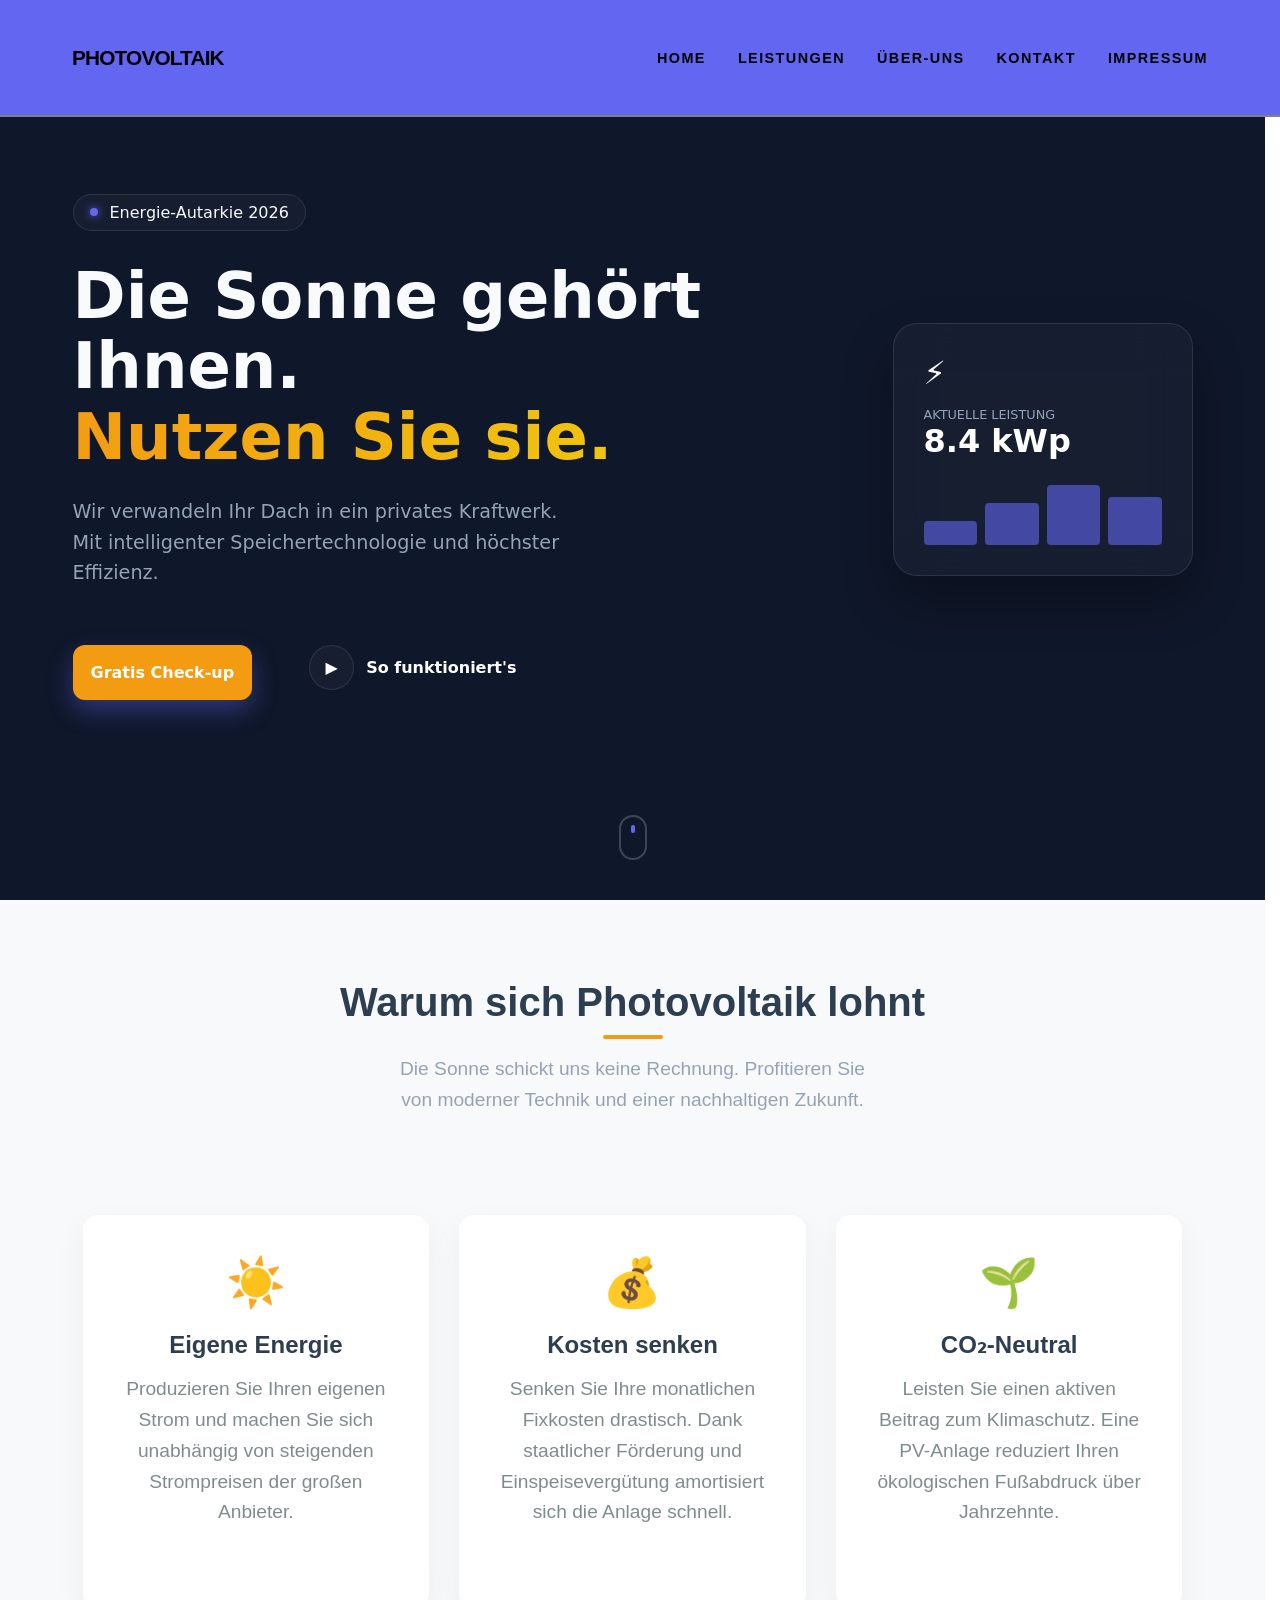
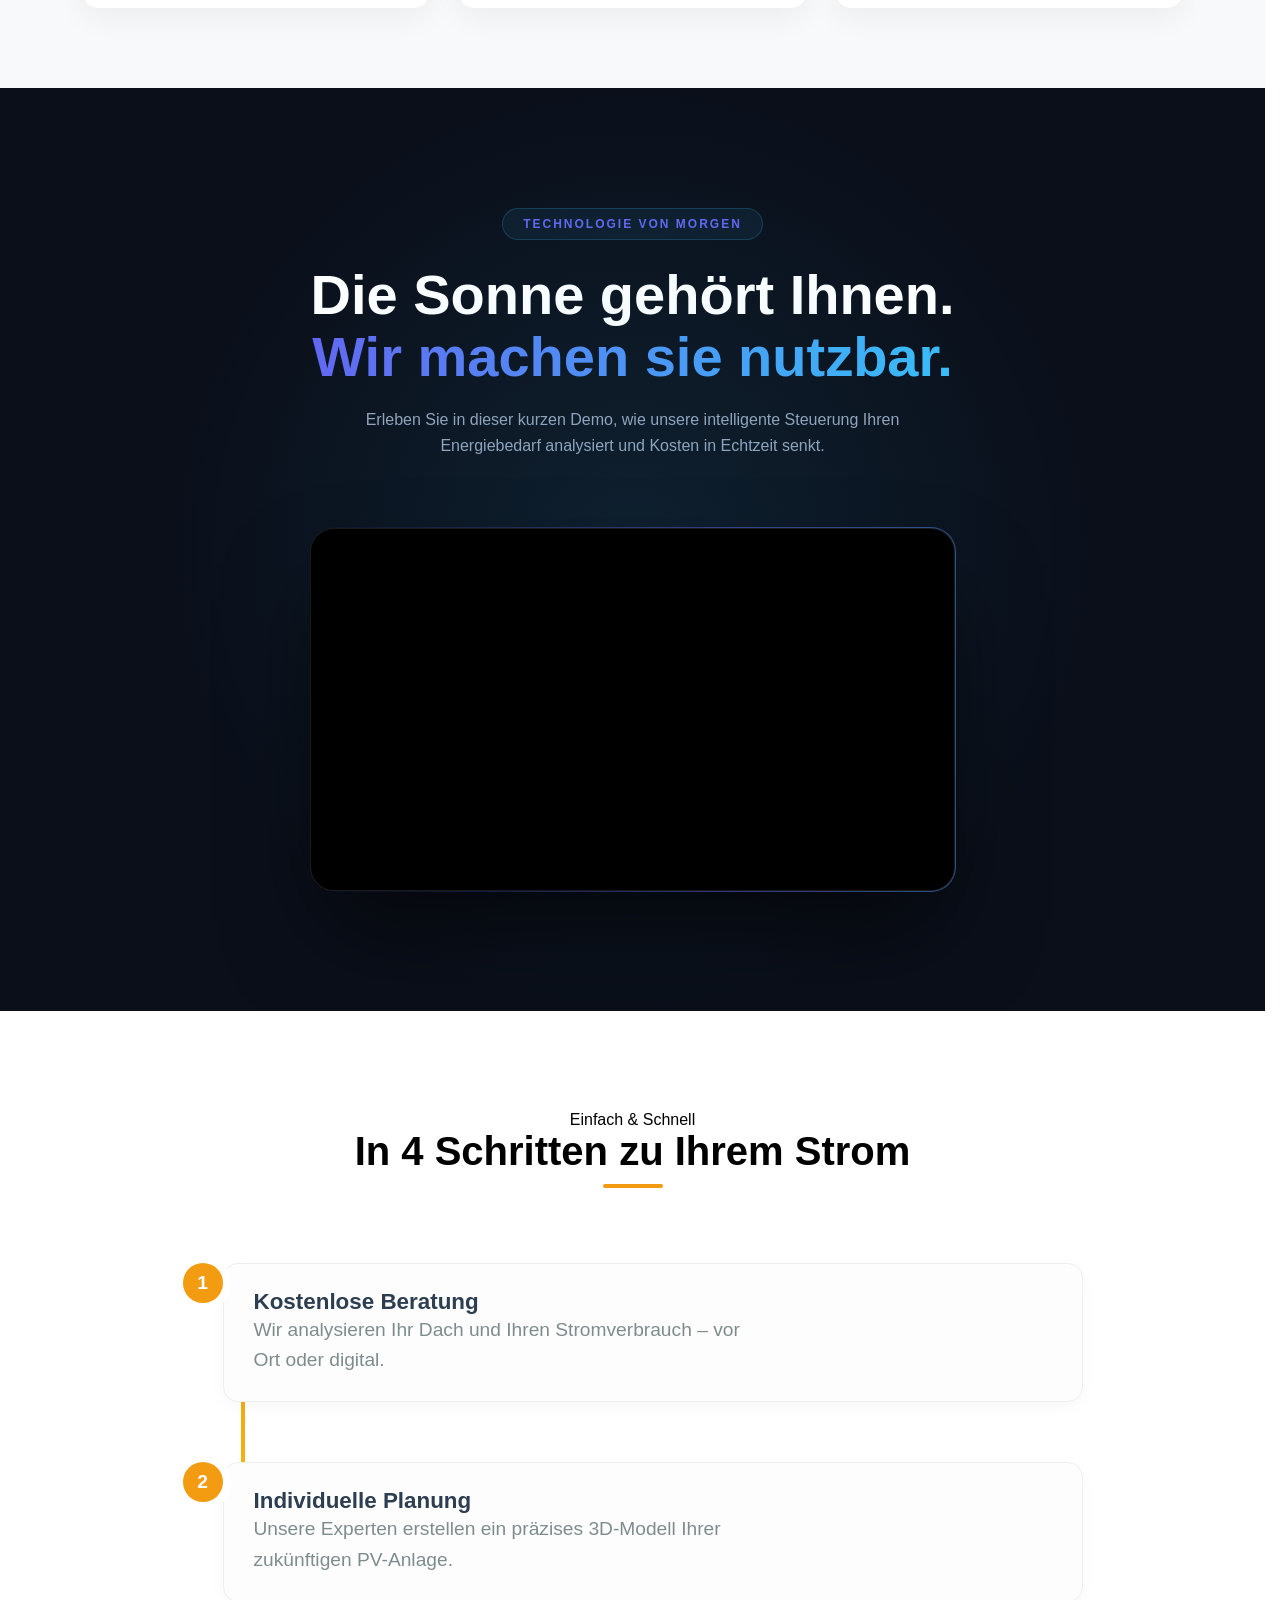
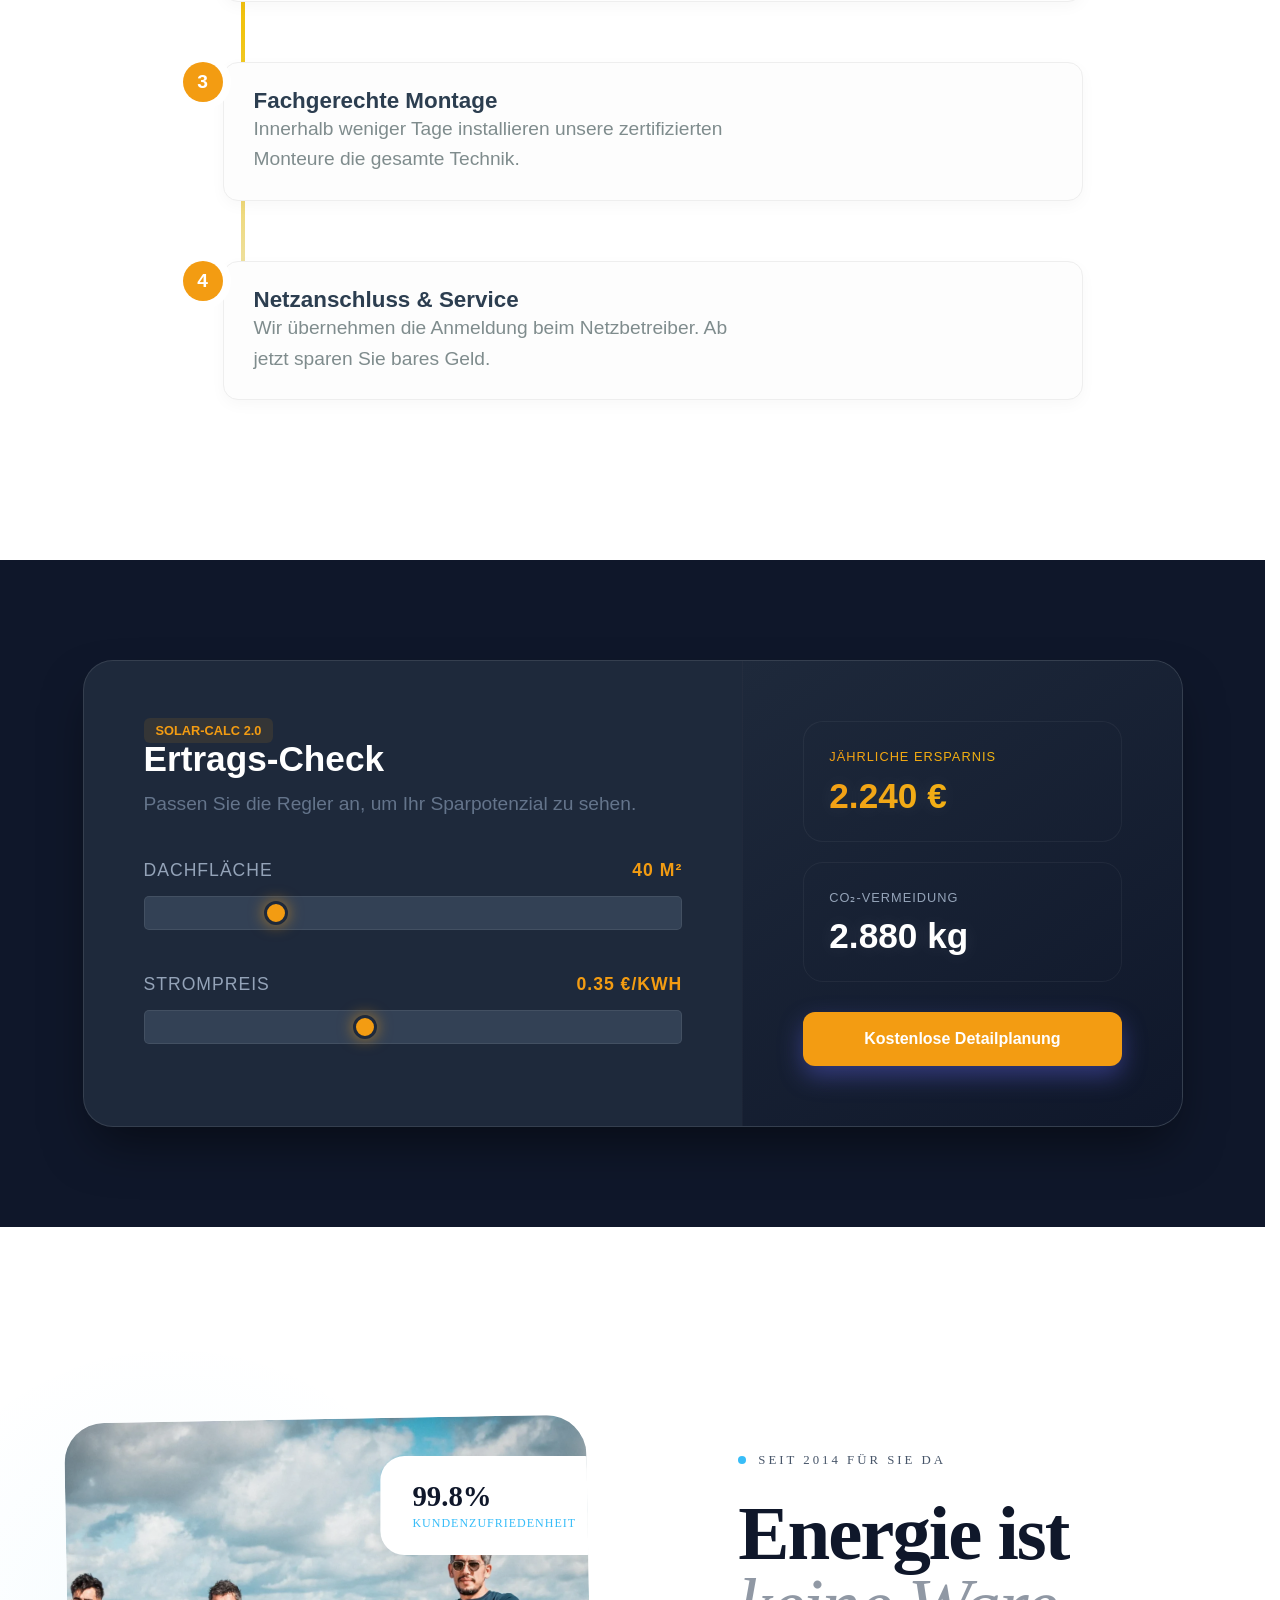
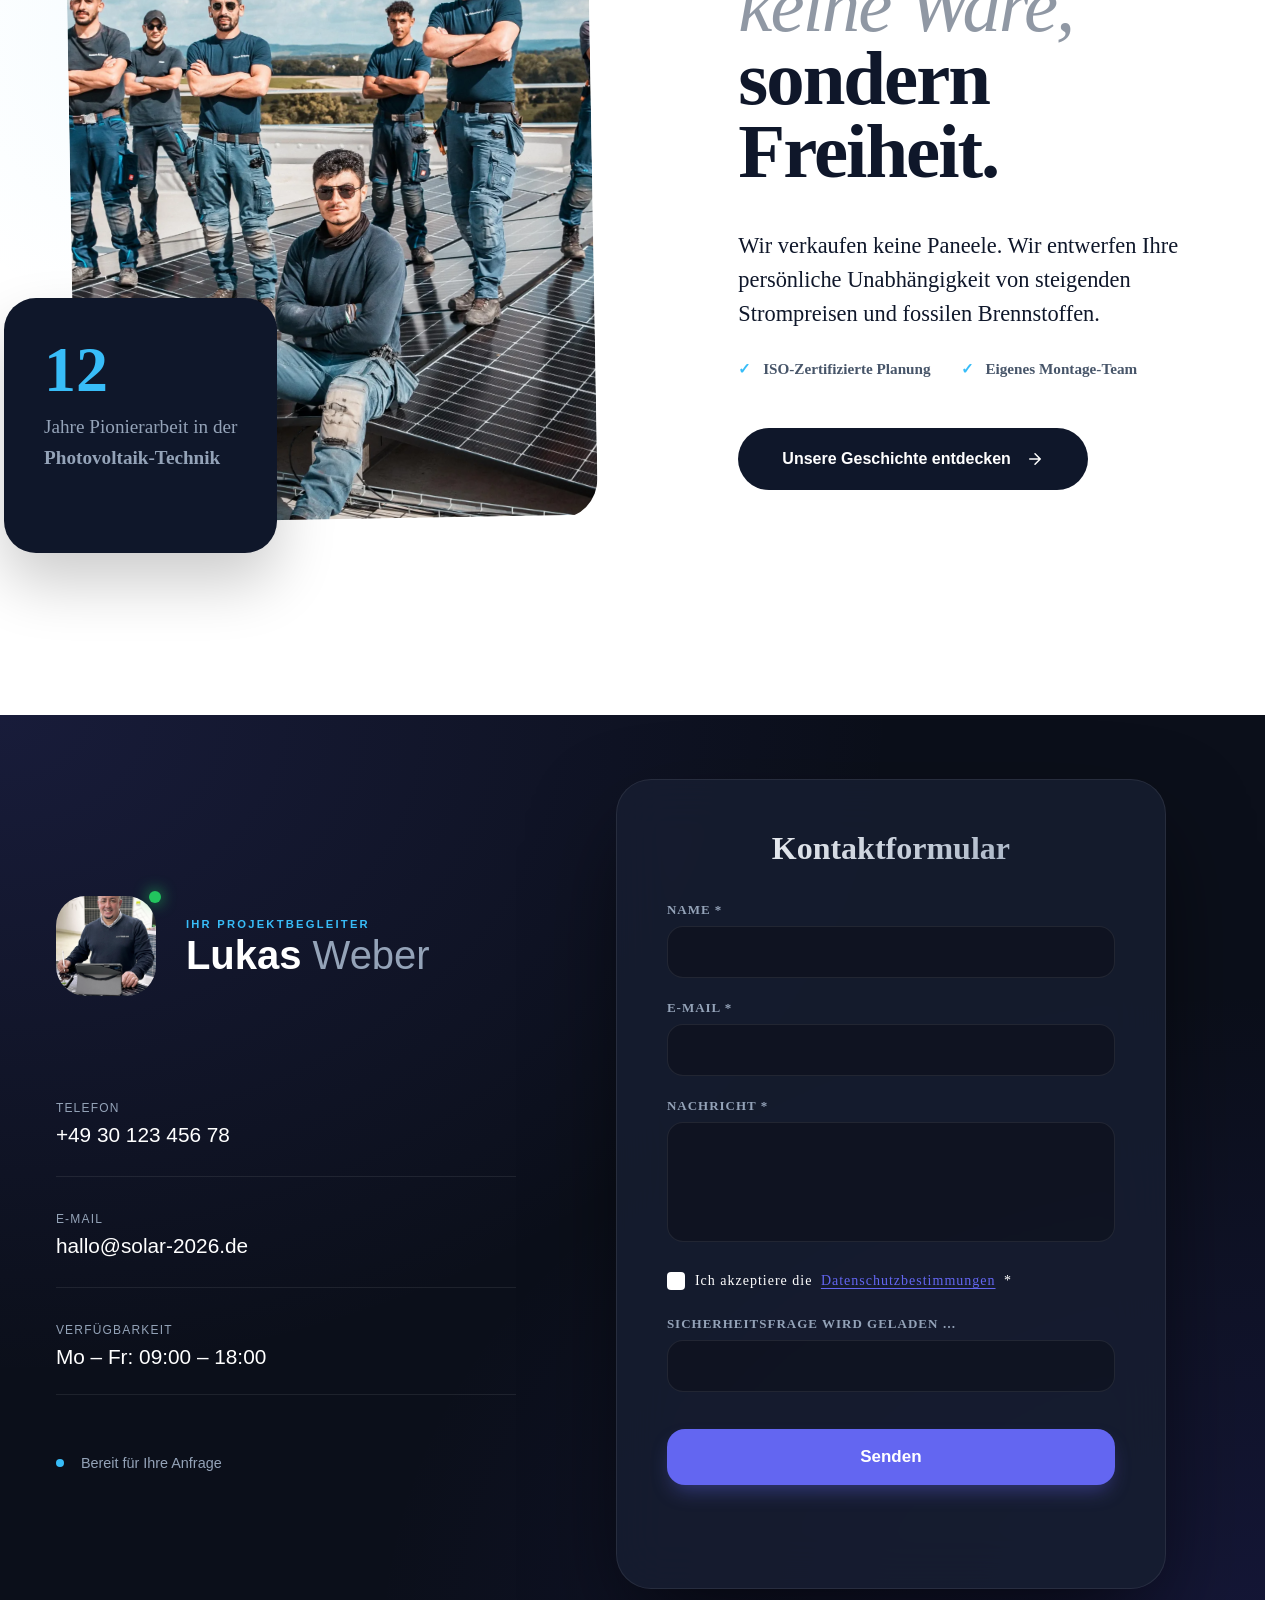
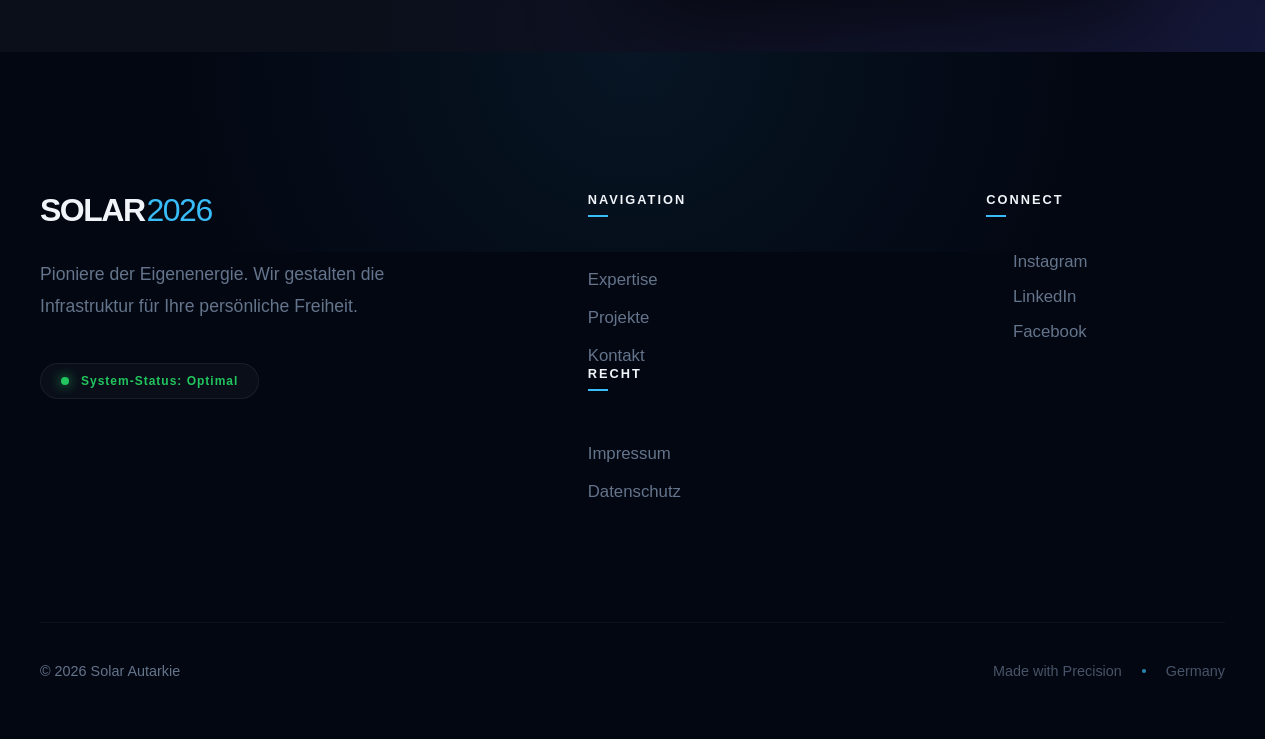
==== index.html @ ed2c22ea "Update index.html" ====
<!DOCTYPE html>
<html lang="en">
<head>
    <meta charset="UTF-8">
    <meta name="viewport" content="width=device-width, initial-scale=1.0">
    <title>Document</title>
    <link rel="stylesheet" href="style.css">
    <link rel="stylesheet" href="stylefornavbar.css">
    <link rel="stylesheet" href="styleforentry.css">
    <link rel="stylesheet" href="styleforkontakt.css">
</head>
<body>
    
<header>

<div id="navbar">
  <div class="navbarcontent">
   
    <h3>Photovoltaik</h3>
    
    <button class="hamburger" id="hamburger">
    <span></span>
    <span></span>
    <span></span>
</button>

    <ul>
      <li><a href="#">Home</a></li>
      <li><a href="#info-section">Leistungen</a></li>
      <li><a href="#ueber-uns">Über-Uns</a></li>
      <li><a href="#Kontaktinformationen">Kontakt</a></li>
      <li><a href="rechtliches.html">Impressum</a></li>
    </ul>
  </div>

  <div class="navbaraddition">
    <div class="forHome active">
      <div class="text"><h2>Willkommen auf unserer Webseite!</h2></div>
      <div class="picture" style="background-image: url('45796-171020_focus_solar_1.jpg');"></div>
    </div>
    <div class="forLeistungen">
      <div class="text"><h2>Unsere Leistungen im Überblick</h2></div>
      <div class="picture" style="background-image: url('67f7a54070d82a04a3f03e48_monteur-auf-dach.webp');"></div>
    </div>
    <div class="forUeberUns">
      <div class="text"><h2>Erfahre mehr über uns</h2></div>
      <div class="picture" style="background-image: url('c-pv-montage-team.jpg');"></div>
    </div>
    <div class="forKontakt">
      <div class="text"><h2>Kontaktiere uns</h2></div>
      <div class="picture" style="background-image: url('Telefonieren_shutterstock_662750800_1920.jpg');"></div>
    </div>
    <div class="forImpressum">
      <div class="text"><h2>Hier sind wir zu finden!</h2></div>
      <div class="picture" style="background-image: url('germany-karte-240028160-luneburg-de.png');"></div>
    </div>
  </div>
</div>

</header>

<section class="hero-section">
    <div class="hero-background"></div>
    <div class="hero-overlay"></div>
    
    <div class="hero-container">
        <div class="hero-main">
            <div class="hero-text">
                <div class="badge-wrapper">
                    <span class="badge-dot"></span>
                    <span class="badge-text">Energie-Autarkie 2026</span>
                </div>
                <h1>Die Sonne gehört Ihnen. <br><span class="highlight">Nutzen Sie sie.</span></h1>
                <p>Wir verwandeln Ihr Dach in ein privates Kraftwerk. Mit intelligenter Speichertechnologie und höchster Effizienz.</p>
                
                <div class="hero-actions">
                    <a href="#calculator-section" class="btn btn-primary">Gratis Check-up</a>
                    <a href="#video" class="btn btn-video">
                        <span class="play-icon">▶</span> So funktioniert's
                    </a>
                </div>
            </div>

            <div class="hero-visual">
                <div class="floating-card">
                    <div class="card-icon">⚡</div>
                    <div class="card-info">
                        <span class="card-label">Aktuelle Leistung</span>
                        <span class="card-value">8.4 kWp</span>
                    </div>
                    <div class="card-graph">
                        <div class="bar" style="height: 40%"></div>
                        <div class="bar" style="height: 70%"></div>
                        <div class="bar" style="height: 100%"></div>
                        <div class="bar" style="height: 80%"></div>
                    </div>
                </div>
            </div>
        </div>
    </div>

    <div class="scroll-down">
        <div class="mouse"></div>
    </div>
</section>




<section id="info-section">
    <div class="container">
        <div class="info-header">
            <h2>Warum sich Photovoltaik lohnt</h2>
            <p>Die Sonne schickt uns keine Rechnung. Profitieren Sie von moderner Technik und einer nachhaltigen Zukunft.</p>
        </div>

        <div class="info-grid">
            <div class="info-card">
                <div class="info-icon">☀️</div>
                <h3>Eigene Energie</h3>
                <p>Produzieren Sie Ihren eigenen Strom und machen Sie sich unabhängig von steigenden Strompreisen der großen Anbieter.</p>
            </div>

            <div class="info-card">
                <div class="info-icon">💰</div>
                <h3>Kosten senken</h3>
                <p>Senken Sie Ihre monatlichen Fixkosten drastisch. Dank staatlicher Förderung und Einspeisevergütung amortisiert sich die Anlage schnell.</p>
            </div>

            <div class="info-card">
                <div class="info-icon">🌱</div>
                <h3>CO₂-Neutral</h3>
                <p>Leisten Sie einen aktiven Beitrag zum Klimaschutz. Eine PV-Anlage reduziert Ihren ökologischen Fußabdruck über Jahrzehnte.</p>
            </div>
        </div>
    </div>
</section>





<section id="video" class="video-section">
    <div class="video-bg-glow"></div>
    
    <div class="video-container">
        <header class="video-content-box">
            <span class="badge-tech">Technologie von morgen</span>
            <h2 class="video-title">Die Sonne gehört Ihnen. <br><span class="text-gradient">Wir machen sie nutzbar.</span></h2>
            <p class="video-description">
                Erleben Sie in dieser kurzen Demo, wie unsere intelligente Steuerung 
                Ihren Energiebedarf analysiert und Kosten in Echtzeit senkt.
            </p>
        </header>

        <div class="video-player-container">
            <div class="video-ratio-box">
                <iframe 
                    src="https://www.youtube-nocookie.com/embed/DEIN_VIDEO_ID" 
                    title="Solar Video" 
                    frameborder="0" 
                    allow="autoplay; encrypted-media" 
                    allowfullscreen>
                </iframe>
            </div>
            <div class="video-border-glow"></div>
        </div>
    </div>
</section>




<section id="process-section">
    <div class="container">
        <div class="info-header">
            <span class="badge">Einfach & Schnell</span>
            <h2>In 4 Schritten zu Ihrem Strom</h2>
        </div>

        <div class="timeline">
            <div class="timeline-item">
                <div class="timeline-dot">1</div>
                <div class="timeline-content">
                    <h3>Kostenlose Beratung</h3>
                    <p>Wir analysieren Ihr Dach und Ihren Stromverbrauch – vor Ort oder digital.</p>
                </div>
            </div>

            <div class="timeline-item">
                <div class="timeline-dot">2</div>
                <div class="timeline-content">
                    <h3>Individuelle Planung</h3>
                    <p>Unsere Experten erstellen ein präzises 3D-Modell Ihrer zukünftigen PV-Anlage.</p>
                </div>
            </div>

            <div class="timeline-item">
                <div class="timeline-dot">3</div>
                <div class="timeline-content">
                    <h3>Fachgerechte Montage</h3>
                    <p>Innerhalb weniger Tage installieren unsere zertifizierten Monteure die gesamte Technik.</p>
                </div>
            </div>

            <div class="timeline-item">
                <div class="timeline-dot">4</div>
                <div class="timeline-content">
                    <h3>Netzanschluss & Service</h3>
                    <p>Wir übernehmen die Anmeldung beim Netzbetreiber. Ab jetzt sparen Sie bares Geld.</p>
                </div>
            </div>
        </div>
    </div>
</section>








<section id="calculator-section">
    <div class="calc-container">
        <div class="calc-box">
            <span class="badge" style="background: rgba(243,156,18,0.1); color: #f39c12; padding: 5px 12px; border-radius: 6px; font-size: 0.8rem; font-weight: bold;">SOLAR-CALC 2.0</span>
            <h2>Ertrags-Check</h2>
            <p style="color: #64748b;">Passen Sie die Regler an, um Ihr Sparpotenzial zu sehen.</p>
            
            <div class="input-group">
                <label>Dachfläche <span><span id="area-val">40</span> m²</span></label>
                <input type="range" id="area-slider" min="10" max="150" value="40">
            </div>

            <div class="input-group">
                <label>Strompreis <span><span id="price-val">0.35</span> €/kWh</span></label>
                <input type="range" id="price-slider" min="0.25" max="0.50" step="0.01" value="0.35">
            </div>
        </div>

        <div class="result-box">
            <div class="result-item highlight">
                <p>Jährliche Ersparnis</p>
                <h3 id="res-money">1.240 €</h3>
            </div>
            <div class="result-item">
                <p>CO₂-Vermeidung</p>
                <h3 id="res-co2">2.400 kg</h3>
            </div>
            <a href="#Kontaktinformationen" class="btn-primary">Kostenlose Detailplanung</a>
        </div>
    </div>
</section>




<section id="ueber-uns" class="about-premium">
    <div class="glow-orb"></div>
    <div class="about-wrapper">
        
        <div class="about-visual-group">
            <div class="image-frame">
                <img src="photovoltaik-team-solarpanels-dach.webp-scaled.webp" alt="Solar Experte" class="hero-image">
                <div class="floating-stat">
                    <span class="stat-value">99.8%</span>
                    <span class="stat-label">Kundenzufriedenheit</span>
                </div>
            </div>
            <div class="experience-card">
                <div class="card-content">
                    <span class="big-number">12</span>
                    <p>Jahre Pionierarbeit in der <br><strong>Photovoltaik-Technik</strong></p>
                </div>
            </div>
        </div>

        <div class="about-info">
            <div class="brand-eyebrow">
                <span class="dot"></span>
                Seit 2014 für Sie da
            </div>
            <h2 class="display-title">
                Energie ist <br>
                <span class="italic-weight">keine Ware,</span> <br>
                sondern Freiheit.
            </h2>
            
            <div class="about-description">
                <p class="main-p">
                    Wir verkaufen keine Paneele. Wir entwerfen Ihre persönliche Unabhängigkeit von steigenden Strompreisen und fossilen Brennstoffen.
                </p>
                <div class="feature-line">
                    <div class="f-item"><span>✓</span> ISO-Zertifizierte Planung</div>
                    <div class="f-item"><span>✓</span> Eigenes Montage-Team</div>
                </div>
                <button class="about-cta">
                    Unsere Geschichte entdecken
                    <svg viewBox="0 0 24 24" width="18" height="18"><path d="M5 12h14m-7-7 7 7-7 7" fill="none" stroke="currentColor" stroke-width="2" stroke-linecap="round" stroke-linejoin="round"/></svg>
                </button>
            </div>
        </div>

    </div>
</section>








    <section class="Kontakt">
    <div id="Kontaktinformationen">
    <div class="contact-upper">
        <div class="expert-profile">
            <div class="image-inner">
                <img src="2024-04_Landingpage-Solarberater_Mo-Ahmidouch.jpg" alt="Solar Experte">
                <div class="live-status"></div>
            </div>
            <div class="expert-meta">
                <span class="tag-line">Ihr Projektbegleiter</span>
                <h2 class="expert-name">Lukas <span class="light">Weber</span></h2>
            </div>
        </div>
    </div>

    <div class="contact-links">
        <a href="tel:+49123456789" class="glass-link">
            <div class="link-label">Telefon</div>
            <div class="link-value">+49 30 123 456 78</div>
            <div class="link-arrow">→</div>
        </a>

        <a href="mailto:hallo@solar.de" class="glass-link">
            <div class="link-label">E-Mail</div>
            <div class="link-value">hallo@solar-2026.de</div>
            <div class="link-arrow">→</div>
        </a>

        <div class="glass-link no-hover">
            <div class="link-label">Verfügbarkeit</div>
            <div class="link-value">Mo – Fr: 09:00 – 18:00</div>
        </div>
    </div>

    <div class="contact-indicator">
        <div class="shimmer-text">Bereit für Ihre Anfrage</div>
    </div>
</div>
    <div id="Kontaktformular">
    <h2 id="kontakt-heading">Kontaktformular</h2>

    <form id="kontaktForm" aria-labelledby="kontakt-heading" novalidate>

        <!-- CSRF Token -->
        <input type="hidden" name="csrf" id="csrfToken">

        <div class="group">
            <label for="name">
                Name <span aria-hidden="true">*</span>
            </label>
            <input type="text"
                   id="name"
                   name="name"
                   required
                   aria-required="true"
                   autocomplete="name">
        </div>

        <div class="group">
            <label for="email">
                E-Mail <span aria-hidden="true">*</span>
            </label>
            <input type="email"
                   id="email"
                   name="email"
                   required
                   aria-required="true"
                   autocomplete="email">
        </div>

        <div class="group">
            <label for="message">
                Nachricht <span aria-hidden="true">*</span>
            </label>
            <textarea id="message"
                      name="message"
                      required
                      aria-required="true"></textarea>
        </div>

        <div class="group privacy-group">
            <input type="checkbox"
                   id="privacy"
                   name="privacy"
                   required
                   aria-required="true">
            <label for="privacy">
                Ich akzeptiere die
                <a href="datenschutz.html" target="_blank" rel="noopener">
                    Datenschutzbestimmungen
                </a>
                <span aria-hidden="true">*</span>
            </label>
        </div>

        <!-- Honeypot -->
        <input type="text"
               name="website"
               tabindex="-1"
               autocomplete="off"
               aria-hidden="true"
               class="honeypot">

        <div class="group">
            <label id="captchaLabel" for="captcha_input">
                Sicherheitsfrage wird geladen …
            </label>
            <input type="number"
                   id="captcha_input"
                   name="captcha_input"
                   required
                   aria-required="true"
                   inputmode="numeric"
                   aria-live="polite">
        </div>

        <button type="submit" id="submitBtn">
            Senden
        </button>

        <!-- Statusmeldungen -->
        <div id="status-message"
             role="status"
             aria-live="polite"
             tabindex="-1"></div>

    </form>
</div>
</section>



<footer class="premium-footer">
    <div class="footer-glow"></div>
    
    <div class="footer-main">
        <div class="footer-column brand-column">
            <div class="footer-logo">SOLAR<span class="thin">2026</span></div>
            <p class="brand-bio">Pioniere der Eigenenergie. Wir gestalten die Infrastruktur für Ihre persönliche Freiheit.</p>
            <div class="footer-status">
                <span class="status-dot"></span> System-Status: Optimal
            </div>
        </div>

        <div class="footer-column links-column">
            <div class="link-group">
                <span class="group-title">Navigation</span>
                <a href="#">Expertise</a>
                <a href="#">Projekte</a>
                <a href="#Kontaktinformationen">Kontakt</a>
            </div>
            <div class="link-group">
                <span class="group-title">Recht</span>
                <a href="rechtliches.html">Impressum</a>
                <a href="rechtliches.html">Datenschutz</a>
            </div>
        </div>

        <div class="footer-column social-column">
            <span class="group-title">Connect</span>
            <div class="social-grid">
                <a href="#" class="s-link">Instagram</a>
                <a href="#" class="s-link">LinkedIn</a>
                <a href="#" class="s-link">Facebook</a>
            </div>
        </div>
    </div>

    <div class="footer-legal">
        <div class="legal-content">
            <span class="copy">&copy; 2026 Solar Autarkie</span>
            <div class="legal-dots">
                <span>Made with Precision</span>
                <span class="separator"></span>
                <span>Germany</span>
            </div>
        </div>
    </div>
</footer>


   
   <script type="module" src="js/navbar.js" defer></script>
    <script type="module" src="js/stats.js" defer></script>
     <script type="module" src="js/rechner.js" defer></script>
     <script type="module" src="js/kontakt.js" defer></script>
   <script src="app.js"></script>
</body>

</html>
---- style.css ----
:root{

  /*for navbar */
    --navbar-height: 13vh;


    /* --------- */

     /* for entry */
    --primary-color: #f39c12; /* Solar-Orange/Gelb */
    --secondary-color: #2c3e50;
    --text-light: #ffffff;
    --glass-bg: rgba(255, 255, 255, 0.1);


    /* ------- */
}




*{
    padding: 0;
    margin: 0;
    box-sizing: border-box;
}
html {
  scroll-behavior: smooth;
  overflow-y: scroll; /* Erzwingt die vertikale Scrollleiste */
  scrollbar-gutter: stable; /* Reserviert den Platz für die Leiste (moderner Ansatz) */
}
---- stylefornavbar.css ----
/* =========================
   NAVBAR BASE (DESKTOP)
========================= */

#navbar{
    width: 100%;
    height: var(--navbar-height);
    border-bottom: 2px solid grey;
    display: flex;
    justify-content: center;
    align-items: center;
    position: fixed;
    z-index: 100;
    background-color: var(--primary);
   
}

#navbar .navbarcontent{
    width: 100%;
    max-width: 1200px;
    display: flex;
    justify-content: space-between;
    align-items: center;
    padding: 0 2rem;
   
    
    
}

/* Logo */
#navbar .navbarcontent h3{
    font-size: 1.5rem;
    font-family: 'Inter', -apple-system, system-ui, sans-serif;
}

/* Navigation Desktop */
.navbarcontent ul{
    list-style: none;
    display: flex;
    gap: 2rem;
}

/* Navigation Desktop Links mit Underline Animation */
.navbarcontent ul li a {
    position: relative; /* wichtig für ::after Positionierung */
    text-decoration: none;
    color: black;
    font-weight: 500;
    font-size: 1.5rem;
    transition: color 0.3s ease;
}

/* Unterstreichung */
.navbarcontent ul li a::after {
    content: '';
    position: absolute;
    left: 0;
    bottom: 0;
    height: 2px;
    width: 0;
    background-color: #007bff;
    transition: width 0.4s ease;
}

/* Hover Effekt */
.navbarcontent ul li a:hover::after,
.navbarcontent ul li a:focus::after {
    width: 100%;
}

/* =========================
   HAMBURGER
========================= */

.hamburger {
    display: none;
    width: 35px;
    height: 25px;
    position: relative;
    background: none;
    border: none;
    cursor: pointer;
}

.hamburger span {
    position: absolute;
    width: 100%;
    height: 3px;
    background: black;
    left: 0;
    transition: 0.3s;
}

.hamburger span:nth-child(1){ top: 0; }
.hamburger span:nth-child(2){ top: 10px; }
.hamburger span:nth-child(3){ top: 20px; }

/* X Animation */
.hamburger.active span:nth-child(1){
    transform: rotate(45deg);
    top: 10px;
}

.hamburger.active span:nth-child(2){
    opacity: 0;
}

.hamburger.active span:nth-child(3){
    transform: rotate(-45deg);
    top: 10px;
}

/* =========================
   NAVBAR ADDITION (DESKTOP ONLY)
========================= */

.navbaraddition{
    position: absolute;
    top: var(--navbar-height);
    width: 100%;
    height: 0;
    background-color: wheat;
    display: flex;
    overflow: hidden;
    transition: 0.6s; 
   
}

.navbaraddition.active{
    height: 50vh;
}

.navbaraddition .text{
    width: 30%;
    display: flex;
    justify-content: center;
    align-items: center;
}

.navbaraddition .picture{
    width: 70%;
    background-size: cover;
    background-position: center;
}

/* Boxen */
.forHome,
.forLeistungen,
.forUeberUns,
.forKontakt,
.forImpressum{
    opacity: 0;
    pointer-events: none;
    position: absolute;
    width: 100%;
    height: 100%;
    display: flex;
    transition: 0.6s;
}

.forHome.active,
.forLeistungen.active,
.forUeberUns.active,
.forKontakt.active,
.forImpressum.active{
    opacity: 1;
    pointer-events: auto;
}

/* =========================
   MOBILE VERSION
========================= */
@media (max-width: 767px){

    /* Hamburger sichtbar */
    .hamburger{
        display: block;
    }

    /* Desktop Zusatzbereich ausblenden */
    .navbaraddition{
        display: none;
    }

    /* =========================
       MOBILE MENU CONTAINER
    ========================= */

    #navbar .navbarcontent ul{
        position: absolute;
        top: var(--navbar-height);
        left: 0;
        width: 100%;
        background: white;

        flex-direction: column;
        align-items: stretch;

        max-height: 0;
        overflow: hidden;

        opacity: 0;
        transform: translateY(-15px);

        transition: 
            max-height 0.5s ease,
            opacity 0.3s ease,
            transform 0.3s ease;

        box-shadow: 0 10px 25px rgba(0,0,0,0.08);
    }

    #navbar .navbarcontent ul.active{
        max-height: 600px; /* groß genug für Inhalt */
        opacity: 1;
        transform: translateY(0);
    }

    /* =========================
       MOBILE LINKS
    ========================= */

    #navbar .navbarcontent ul li{
        width: 100%;
        text-align: center;
        border-bottom: 1px solid #e5e5e5;
    }

    #navbar .navbarcontent ul li:last-child{
        border-bottom: none;
    }

    #navbar .navbarcontent ul li a{
        display: block;
        padding: 1.6rem 0;

        font-size: 1.25rem;
        font-weight: 600;
        letter-spacing: 0.5px;

        color: #222;
        transition: background 0.3s ease, color 0.3s ease;
    }
    #navbar .navbarcontent ul li:nth-child(1){
        margin-top: 1.6rem;
    }

    #navbar .navbarcontent ul li a:hover{
        background: #f5f7fa;
        color: #007bff;
    }
}







/* =========================
   SCHRIFTART & TEXT REFINEMENT
========================= */

/* 1. Import der Schriftart (oben ins CSS) */
@import url('https://fonts.googleapis.com/css2?family=Inter:wght@400;500;600;800;900&display=swap');

/* 2. Logo-Anpassung */
#navbar .navbarcontent h3 {
    font-family: 'Inter', sans-serif;
    font-size: 1.3rem;
    font-weight: 900;       /* Extra fett für den Marken-Look */
    letter-spacing: -0.04em; /* Enge Buchstabenabstände wirken moderner */
    text-transform: uppercase;
    color: black;
}

/* 3. Navigations-Links Desktop */
.navbarcontent ul li a {
    font-family: 'Inter', sans-serif;
    font-size: 0.9rem;      /* Etwas kleiner für den High-End Look */
    font-weight: 600;       /* Mittlere Stärke für bessere Lesbarkeit */
    letter-spacing: 0.1em;  /* Mehr Laufweite bei Versalien (Großbuchstaben) */
    text-transform: uppercase;
    color: black;
    transition: color 0.3s ease;
}

/* 4. Mobile Links (innerhalb deines Media Queries) */
@media (max-width: 767px) {
    #navbar .navbarcontent ul li a {
        font-family: 'Inter', sans-serif;
        font-size: 1.1rem;
        font-weight: 700;
        letter-spacing: 0.05em;
        text-transform: none; /* Mobile oft besser ohne durchgehende Großschreibung */
    }
}

/* 5. Navbar Addition (Inhalte) */
.navbaraddition .text {
    font-family: 'Inter', sans-serif;
    font-size: 1.1rem;
    line-height: 1.5;
    font-weight: 400;
}
---- styleforentry.css ----
/* --- Basis-Variablen --- */
:root {
    --primary: #f39c12;
    --primary-glow: rgba(243, 156, 18, 0.4);
    --dark: #0f172a;
    --text-light: #f8fafc;
    --glass: rgba(255, 255, 255, 0.03);
    --glass-border: rgba(255, 255, 255, 0.1);
}

/* --- Hero Section Layout --- */
.hero-section {
    position: relative;
    height: 100vh;
    min-height: 700px;
    width: 100%;
    display: flex;
    align-items: center;
    justify-content: center;
    overflow: hidden;
    background-color: var(--dark);
    font-family: 'Inter', system-ui, -apple-system, sans-serif;
    color: var(--text-light);
}

/* Hintergrundbild mit leichtem Zoom-Effekt */
.hero-background {
    position: absolute;
    inset: 0;
    background: url('https://images.unsplash.com/photo-1509391366360-2e959784a276?auto=format&fit=crop&q=80&w=1920') no-repeat center center/cover;
    transform: scale(1.05);
    animation: slowZoom 20s infinite alternate linear;
    z-index: 0;
}

@keyframes slowZoom {
    to { transform: scale(1.15); }
}

.hero-overlay {
    position: absolute;
    inset: 0;
    background: linear-gradient(135deg, rgba(15, 23, 42, 0.9) 0%, rgba(15, 23, 42, 0.4) 100%);
    z-index: 1;
}

/* --- Container & Content --- */
.hero-container {
    position: relative;
    z-index: 10;
    max-width: 1200px;
    width: 100%;
    padding: 0 40px;
}

.hero-main {
    display: grid;
    grid-template-columns: 1.2fr 0.8fr;
    align-items: center;
    gap: 60px;
}

/* Badge (Status-Anzeige) */
.badge-wrapper {
    display: inline-flex;
    align-items: center;
    padding: 8px 16px;
    background: var(--glass);
    border: 1px solid var(--glass-border);
    backdrop-filter: blur(10px);
    border-radius: 100px;
    margin-bottom: 30px;
}

.badge-dot {
    width: 8px;
    height: 8px;
    background: var(--primary);
    border-radius: 50%;
    margin-right: 12px;
    box-shadow: 0 0 10px var(--primary);
    animation: pulse 2s infinite;
}

@keyframes pulse {
    0% { transform: scale(1); opacity: 1; }
    50% { transform: scale(1.5); opacity: 0.5; }
    100% { transform: scale(1); opacity: 1; }
}

/* Typografie */
h1 {
    font-size: clamp(2.5rem, 5vw, 4rem);
    line-height: 1.1;
    font-weight: 800;
    margin-bottom: 25px;
}

.highlight {
    color: var(--primary);
    background: linear-gradient(90deg, #f39c12, #f1c40f);
    -webkit-background-clip: text;
    -webkit-text-fill-color: transparent;
}

p {
    font-size: 1.2rem;
    line-height: 1.6;
    color: #94a3b8;
    margin-bottom: 40px;
    max-width: 500px;
}

/* --- Actions & Buttons --- */
.hero-actions {
    display: flex;
    gap: 25px;
    align-items: center;
}

.btn {
    padding: 16px 32px;
    border-radius: 12px;
    font-weight: 700;
    text-decoration: none;
    transition: all 0.3s cubic-bezier(0.23, 1, 0.32, 1);
}

.btn-primary {
    background: var(--primary);
    color: white;
    box-shadow: 0 10px 25px var(--primary-glow);
}

.btn-primary:hover {
    transform: translateY(-5px);
    box-shadow: 0 15px 35px var(--primary-glow);
}

.btn-video {
    display: flex;
    align-items: center;
    gap: 12px;
    color: white;
}

.play-icon {
    width: 45px;
    height: 45px;
    display: flex;
    align-items: center;
    justify-content: center;
    border: 1px solid var(--glass-border);
    border-radius: 50%;
    background: var(--glass);
    transition: 0.3s;
}

.btn-video:hover .play-icon {
    background: var(--primary);
    border-color: var(--primary);
    transform: scale(1.1);
}

/* --- Visual Elements (Floating Card) --- */
.hero-visual {
    display: flex;
    justify-content: flex-end;
}

.floating-card {
    background: var(--glass);
    backdrop-filter: blur(25px);
    border: 1px solid var(--glass-border);
    padding: 30px;
    border-radius: 24px;
    width: 300px;
    box-shadow: 0 25px 50px rgba(0,0,0,0.3);
    animation: float 6s ease-in-out infinite;
}

@keyframes float {
    0%, 100% { transform: translateY(0); }
    50% { transform: translateY(-20px); }
}

.card-icon { font-size: 2rem; margin-bottom: 15px; }

.card-label { display: block; font-size: 0.8rem; color: #94a3b8; text-transform: uppercase; }

.card-value { font-size: 2rem; font-weight: 800; color: white; }

.card-graph {
    display: flex;
    align-items: flex-end;
    gap: 8px;
    height: 60px;
    margin-top: 25px;
}

.bar {
    flex: 1;
    background: var(--primary);
    border-radius: 4px;
    opacity: 0.6;
    transition: 0.3s;
}

.bar:hover { opacity: 1; transform: scaleY(1.1); }

/* --- Scroll Indicator --- */
.scroll-down {
    position: absolute;
    bottom: 40px;
    left: 50%;
    transform: translateX(-50%);
    z-index: 10;
}

.mouse {
    width: 28px;
    height: 45px;
    border: 2px solid rgba(255,255,255,0.2);
    border-radius: 20px;
    position: relative;
}

.mouse::after {
    content: '';
    position: absolute;
    top: 8px;
    left: 50%;
    width: 4px;
    height: 8px;
    background: var(--primary);
    border-radius: 2px;
    transform: translateX(-50%);
    animation: scrollWheel 2s infinite;
}

@keyframes scrollWheel {
    0% { opacity: 1; transform: translate(-50%, 0); }
    100% { opacity: 0; transform: translate(-50%, 15px); }
}

/* --- Responsive Anpassung --- */
@media (max-width: 1024px) {
    .hero-main { grid-template-columns: 1fr; text-align: center; }
    .hero-text { display: flex; flex-direction: column; align-items: center; }
    .hero-visual { display: none; } /* Auf Tablets/Handys für Platz sparen ausblenden */
    h1 { font-size: 3rem; }
}










.info-card {
    background: var(--glass-white);
    backdrop-filter: blur(20px);
    border: 1px solid var(--border-glass);
    padding: 25px;
    border-radius: 2px;
    min-width: 200px;
    transition: 0.3s ease;
}

.info-card:hover {
    background: rgba(255, 255, 255, 0.08);
    border-color: var(--sun-gold);
}

.info-card .label {
    display: block;
    font-size: 0.75rem;
    color: var(--sun-gold);
    text-transform: uppercase;
    margin-bottom: 5px;
}

.info-card .value {
    font-size: 1.8rem;
    font-weight: 700;
    color: #fff;
}




#info-section {
    padding: 80px 20px;
    background-color: #f8f9fa;
    color: #2c3e50;
    font-family: 'Segoe UI', sans-serif;
    
}

.container {
    max-width: 1100px;
    margin: 0 auto;
  

}

.info-header {
    text-align: center;
    margin-bottom: 60px;
    display: flex;
    justify-content: center;
    align-items: center;
    flex-direction: column;
}

.info-header h2 {
    font-size: 2.5rem;
    margin-bottom: 15px;
    position: relative;
    display: inline-block;
}

/* Kleiner Akzent unter der Überschrift */
.info-header h2::after {
    content: '';
    display: block;
    width: 60px;
    height: 4px;
    background: #f39c12;
    margin: 10px auto 0;
    border-radius: 2px;
}

.info-grid {
    display: grid;
    grid-template-columns: repeat(auto-fit, minmax(300px, 1fr));
    gap: 30px;
}

.info-card {
    background: #ffffff;
    padding: 40px;
    border-radius: 15px;
    box-shadow: 0 10px 30px rgba(0,0,0,0.05);
    transition: transform 0.3s ease, box-shadow 0.3s ease;
    text-align: center;
}

.info-card:hover {
    transform: translateY(-10px);
    box-shadow: 0 15px 40px rgba(0,0,0,0.1);
}

.info-icon {
    font-size: 3rem;
    margin-bottom: 20px;
    display: block;
}

.info-card h3 {
    font-size: 1.5rem;
    margin-bottom: 15px;
    color: #2c3e50;
}

.info-card p {
    line-height: 1.6;
    color: #7f8c8d;
}

/* Responsive Anpassung */
@media (max-width: 600px) {
    .info-header h2 { font-size: 2rem; }
    #info-section { padding: 50px 15px; }
}



:root {
    --primary: #38bdf8;
    --accent: #facc15;
    --bg-deep: #0a0f1a;
    --text-muted: #94a3b8;
}

.video-section {
    position: relative;
    padding: clamp(60px, 10vw, 120px) 20px;
    background-color: var(--bg-deep);
    display: flex;
    flex-direction: column;
    align-items: center; /* Horizontale Zentrierung */
    justify-content: center; /* Vertikale Zentrierung */
    overflow: hidden;
    font-family: 'Inter', sans-serif; /* Falls nicht vorhanden, durch deine Font ersetzen */
}

/* Zentrierter Text-Block */
.video-content-box {
    max-width: 800px;
    text-align: center;
    margin-bottom: clamp(40px, 6vw, 70px);
    z-index: 2;
}

.badge-tech {
    display: inline-block;
    padding: 8px 20px;
    background: rgba(56, 189, 248, 0.08);
    border: 1px solid rgba(56, 189, 248, 0.2);
    border-radius: 50px;
    color: var(--primary);
    font-size: 0.75rem;
    font-weight: 700;
    text-transform: uppercase;
    letter-spacing: 2px;
    margin-bottom: 24px;
}

.video-title {
    font-size: clamp(2rem, 5vw, 3.5rem); /* Skaliert automatisch */
    line-height: 1.1;
    font-weight: 800;
    color: #ffffff;
    margin-bottom: 20px;
}

.text-gradient {
    background: linear-gradient(to right, var(--primary), var(--accent));
    -webkit-background-clip: text;
    -webkit-text-fill-color: transparent;
}

.video-description {
    font-size: clamp(1rem, 1.2vw, 1.25rem);
    color: var(--text-muted);
    line-height: 1.6;
    max-width: 600px;
    margin: 0 auto; /* Zentriert den Paragraphen innerhalb der Box */
}

/* Video-Frame Setup */
.video-player-container {
    position: relative;
    width: 100%;
    max-width: 1000px;
    margin: 0 auto;
    z-index: 2;
    border-radius: 24px;
    box-shadow: 0 50px 100px -20px rgba(0, 0, 0, 0.7);
}

.video-ratio-box {
    position: relative;
    width: 100%;
    aspect-ratio: 16 / 9;
    background: #000;
    border-radius: 24px;
    overflow: hidden;
    z-index: 3;
    border: 1px solid rgba(255, 255, 255, 0.1);
}

.video-ratio-box iframe {
    position: absolute;
    top: 0;
    left: 0;
    width: 100%;
    height: 100%;
}

/* Hintergrund-Effekt */
.video-bg-glow {
    position: absolute;
    top: 50%;
    left: 50%;
    transform: translate(-50%, -50%);
    width: 100%;
    height: 100%;
    background: radial-gradient(circle at center, rgba(56, 189, 248, 0.1) 0%, transparent 60%);
    z-index: 1;
    pointer-events: none;
}

/* Animierte Border */
.video-border-glow {
    position: absolute;
    inset: -1px;
    background: linear-gradient(90deg, transparent, var(--primary), var(--accent), transparent);
    background-size: 200% 100%;
    border-radius: 25px;
    z-index: 2;
    animation: borderFlow 6s linear infinite;
    opacity: 0.5;
}

@keyframes borderFlow {
    0% { background-position: 200% 0; }
    100% { background-position: -200% 0; }
}




#process-section {
    padding: 100px 20px;
    background: #ffffff;
    font-family: 'Segoe UI', sans-serif;
}

.timeline {
    position: relative;
    max-width: 900px;
    margin: 50px auto 0;
    padding-left: 40px; /* Platz für die Linie auf Mobile */
}

/* Die vertikale Linie */
.timeline::before {
    content: '';
    position: absolute;
    left: 58px;
    top: 0;
    width: 4px;
    height: 100%;
    background: linear-gradient(to bottom, #f39c12, #f1c40f, #ecf0f1);
    border-radius: 2px;
}

.timeline-item {
    position: relative;
    margin-bottom: 60px;
    transition: all 0.3s ease;
}

.timeline-dot {
    position: absolute;
    left: -40px; /* Zentriert auf der Linie */
    width: 40px;
    height: 40px;
    background: #f39c12;
    color: white;
    border-radius: 50%;
    display: flex;
    align-items: center;
    justify-content: center;
    font-weight: bold;
    font-size: 1.2rem;
    z-index: 2;
    box-shadow: 0 0 0 8px #fff;
}

.timeline-content {
    background: #fdfdfd;
    padding: 25px 30px;
    border-radius: 15px;
    border: 1px solid #eee;
    box-shadow: 0 5px 15px rgba(0,0,0,0.03);
    transition: transform 0.3s ease, border-color 0.3s ease;
}

.timeline-item:hover .timeline-content {
    transform: translateX(10px);
    border-color: #f39c12;
    background: #fff;
    box-shadow: 0 10px 25px rgba(243, 156, 18, 0.1);
}

.timeline-content h3 {
    margin-top: 0;
    color: #2c3e50;
    font-size: 1.4rem;
}

.timeline-content p {
    color: #7f8c8d;
    margin-bottom: 0;
    line-height: 1.6;
}

/* Für Desktop: Abwechselndes Layout (Optional) */
@media (min-width: 768px) {
    /* Hier könnte man die Timeline mittig setzen, aber 
       die einseitige Timeline ist oft sauberer für den Lesefluss. */
}








#calculator-section {
    padding: 100px 20px;
    background: #0f172a; /* Deep Dark Blue */
    font-family: 'Inter', 'Segoe UI', sans-serif;

    scroll-margin: 150px;
}

.calc-container {
    max-width: 1100px;
    margin: 0 auto;
    display: grid;
    grid-template-columns: 1.2fr 0.8fr;
    background: #1e293b;
    border-radius: 30px;
    overflow: hidden;
    box-shadow: 0 25px 50px -12px rgba(0, 0, 0, 0.5);
    border: 1px solid rgba(255, 255, 255, 0.1);
}

.calc-box {
    padding: 60px;
}

.calc-box h2 {
    color: white;
    font-size: 2.2rem;
    margin-bottom: 10px;
}

.input-group {
    margin-top: 40px;
}

.input-group label {
    display: flex;
    justify-content: space-between;
    font-weight: 500;
    margin-bottom: 15px;
    color: #94a3b8;
    font-size: 1.1rem;
}

.input-group label span {
    color: #f39c12;
    font-weight: bold;
}

/* Stylischer Slider */
.input-group input[type=range] {
    -webkit-appearance: none;
    width: 100%;
    height: 8px;
    background: #334155;
    border-radius: 5px;
    outline: none;
    transition: 0.3s;
}

.input-group input[type=range]::-webkit-slider-thumb {
    -webkit-appearance: none;
    appearance: none;
    width: 24px;
    height: 24px;
    background: #f39c12;
    cursor: pointer;
    border-radius: 50%;
    box-shadow: 0 0 15px rgba(243, 156, 18, 0.6);
    border: 3px solid #1e293b;
}

.result-box {
    padding: 60px;
    background: linear-gradient(145deg, #1e293b, #0f172a);
    border-left: 1px solid rgba(255, 255, 255, 0.05);
    display: flex;
    flex-direction: column;
    justify-content: center;
}

.result-item {
    
    padding: 25px;
    border-radius: 20px;
    margin-bottom: 20px;
    border: 1px solid rgba(255, 255, 255, 0.05);
    text-align: left;
}

.result-item p {
    font-size: 0.8rem;
    text-transform: uppercase;
    color: #94a3b8;
    margin-bottom: 8px;
    letter-spacing: 1px;
}

.result-item h3 {
    font-size: 2.2rem;
    color: #ffffff;
    margin: 0;
    text-shadow: 0 0 20px rgba(255, 255, 255, 0.1);
}

.result-item.highlight h3 {
    color: #f39c12;
}

.btn-primary {
    background: #f39c12;
    color: #fff;
    padding: 18px;
    border-radius: 12px;
    text-align: center;
    text-decoration: none;
    font-weight: bold;
    margin-top: 10px;
    transition: transform 0.3s, box-shadow 0.3s;
}

.btn-primary:hover {
    transform: translateY(-2px);
    box-shadow: 0 10px 25px rgba(243, 156, 18, 0.4);
}

/* Mobile Fix */
@media (max-width: 768px) {
    .calc-container { grid-template-columns: 1fr; }
    .calc-box, .result-box { padding: 30px; }
    #calculator-section { scroll-margin: 0px;}
}












:root {
    --p-accent: #38bdf8;
    --p-dark: #0f172a;
    --p-text: #475569;
    --p-white: #ffffff;
}

.about-premium {
    padding: clamp(100px, 15vw, 200px) 24px;
    background-color: var(--p-white);
    position: relative;
    overflow: hidden;
}

/* Subtiler Background-Glow */
.glow-orb {
    position: absolute;
    top: 10%;
    left: -10%;
    width: 600px;
    height: 600px;
    background: radial-gradient(circle, rgba(56, 189, 248, 0.05) 0%, transparent 70%);
    pointer-events: none;
}

.about-wrapper {
    max-width: 1400px;
    margin: 0 auto;
    display: grid;
    grid-template-columns: 1.1fr 0.9fr;
    gap: 100px;
    align-items: center;
}

/* Links: Das Visual-System */
.about-visual-group {
    position: relative;
    display: flex;
    justify-content: center;
}

.image-frame {
    position: relative;
    width: 85%;
    border-radius: 40px;
    overflow: hidden;
    transform: rotate(-1deg); /* Leichter Design-Kniff für Dynamik */
}

.hero-image {
    width: 100%;
    height: 700px;
    object-fit: cover;
    transition: transform 0.8s ease;
}

.floating-stat {
    position: absolute;
    top: 40px;
    right: -20px;
    background: var(--p-white);
    padding: 24px 32px;
    border-radius: 24px;
    box-shadow: 0 20px 40px rgba(0,0,0,0.06);
    z-index: 2;
    transform: rotate(1deg);
}

.stat-value {
    display: block;
    font-size: 1.8rem;
    font-weight: 900;
    color: var(--p-dark);
}

.stat-label {
    font-size: 0.75rem;
    text-transform: uppercase;
    color: var(--p-accent);
    letter-spacing: 1px;
}

.experience-card {
    position: absolute;
    bottom: -30px;
    left: -20px;
    background: var(--p-dark);
    color: white;
    padding: 40px;
    border-radius: 32px;
    z-index: 3;
    box-shadow: 0 30px 60px rgba(0,0,0,0.2);
}

.big-number {
    font-size: 4rem;
    font-weight: 900;
    color: var(--p-accent);
    line-height: 1;
    display: block;
    margin-bottom: 10px;
}

/* Rechts: Die Typografie */
.brand-eyebrow {
    display: flex;
    align-items: center;
    gap: 12px;
    font-size: 0.8rem;
    text-transform: uppercase;
    letter-spacing: 3px;
    color: var(--p-text);
    margin-bottom: 30px;
}

.brand-eyebrow .dot {
    width: 8px;
    height: 8px;
    background: var(--p-accent);
    border-radius: 50%;
}

.display-title {
    font-size: clamp(3rem, 6vw, 5rem);
    font-weight: 900;
    line-height: 0.95;
    color: var(--p-dark);
    margin-bottom: 40px;
    letter-spacing: -2px;
}

.italic-weight {
    font-weight: 200;
    font-style: italic;
    color: var(--p-text);
    opacity: 0.6;
}

.main-p {
    font-size: 1.4rem;
    line-height: 1.5;
    color: var(--p-dark);
    margin-bottom: 30px;
    font-weight: 500;
}

.feature-line {
    display: flex;
    gap: 30px;
    margin-bottom: 50px;
}

.f-item {
    font-size: 0.95rem;
    font-weight: 600;
    color: var(--p-text);
}

.f-item span {
    color: var(--p-accent);
    margin-right: 8px;
}

/* Der Button */
.about-cta {
    background: var(--p-dark);
    color: white;
    border: none;
    padding: 22px 44px;
    border-radius: 100px;
    font-size: 1rem;
    font-weight: 700;
    display: inline-flex;
    align-items: center;
    gap: 15px;
    cursor: pointer;
    transition: all 0.3s ease;
}

.about-cta:hover {
    background: var(--p-accent);
    transform: translateY(-5px);
    box-shadow: 0 15px 30px rgba(56, 189, 248, 0.4);
}

/* Responsive */
@media (max-width: 1100px) {
    .about-wrapper { grid-template-columns: 1fr; gap: 80px; }
    .about-visual-group { order: 2; }
}













:root {
    --f-accent: #38bdf8;
    --f-accent-glow: rgba(56, 189, 248, 0.3);
    --f-text-muted: #64748b;
    --f-text-main: #f1f5f9;
    --f-bg: #030712; /* Noch tieferes Schwarz */
}

.premium-footer {
    position: relative;
    padding: 140px 40px 60px;
    background-color: var(--f-bg);
    color: var(--f-text-main);
    overflow: hidden;
    font-family: 'Inter', -apple-system, sans-serif;
}

/* Der atmosphärische Hintergrund-Glow */
.footer-glow {
    position: absolute;
    top: -200px;
    left: 50%;
    transform: translateX(-50%);
    width: 100%;
    height: 400px;
    background: radial-gradient(
        circle at center, 
        rgba(56, 189, 248, 0.08) 0%, 
        rgba(56, 189, 248, 0.03) 40%, 
        transparent 70%
    );
    pointer-events: none;
    z-index: 1;
}

.footer-main {
    max-width: 1200px;
    margin: 0 auto;
    display: grid;
    grid-template-columns: 1.5fr 1fr 0.8fr;
    gap: 100px;
    position: relative;
    z-index: 2;
}

/* Branding Column */
.footer-logo {
    font-size: 2rem;
    font-weight: 800;
    letter-spacing: -1.5px;
    margin-bottom: 30px;
}

.footer-logo .thin {
    font-weight: 200;
    color: var(--f-accent);
    margin-left: 2px;
}

.brand-bio {
    font-size: 1.1rem;
    line-height: 1.8;
    color: var(--f-text-muted);
    max-width: 360px;
    margin-bottom: 40px;
}

.footer-status {
    display: inline-flex;
    align-items: center;
    gap: 12px;
    padding: 10px 20px;
    background: rgba(255, 255, 255, 0.03);
    border: 1px solid rgba(255, 255, 255, 0.06);
    border-radius: 100px;
    font-size: 0.75rem;
    font-weight: 600;
    letter-spacing: 1px;
    color: #22c55e;
}

.status-dot {
    width: 8px;
    height: 8px;
    background: #22c55e;
    border-radius: 50%;
    box-shadow: 0 0 12px #22c55e;
    animation: pulseStatus 2s infinite;
}

@keyframes pulseStatus {
    0% { opacity: 1; }
    50% { opacity: 0.5; }
    100% { opacity: 1; }
}

/* Column Titles */
.group-title {
    display: block;
    font-size: 0.8rem;
    font-weight: 800;
    text-transform: uppercase;
    letter-spacing: 2px;
    color: var(--f-text-main);
    margin-bottom: 35px;
    position: relative;
}

.group-title::after {
    content: "";
    display: block;
    width: 20px;
    height: 2px;
    background: var(--f-accent);
    margin-top: 8px;
}

/* Links & Interaction */
.link-group {
    display: flex;
    flex-direction: column;
    gap: 18px;
}

.link-group a, .s-link {
    text-decoration: none;
    color: var(--f-text-muted);
    font-size: 1.05rem;
    font-weight: 400;
    transition: all 0.4s cubic-bezier(0.25, 0.46, 0.45, 0.94);
    width: fit-content;
}

.link-group a:hover, .s-link:hover {
    color: var(--f-white);
    transform: translateX(8px);
    text-shadow: 0 0 15px var(--f-accent-glow);
}

/* Social Grid */
.social-grid {
    display: flex;
    flex-direction: column;
    gap: 15px;
}

.s-link {
    display: flex;
    align-items: center;
    gap: 10px;
}

.s-link::before {
    content: "—";
    color: var(--f-accent);
    opacity: 0;
    transform: translateX(-10px);
    transition: all 0.3s ease;
}

.s-link:hover::before {
    opacity: 1;
    transform: translateX(0);
}

/* Footer Bottom Area */
.footer-legal {
    max-width: 1200px;
    margin: 120px auto 0;
    padding-top: 40px;
    border-top: 1px solid rgba(255, 255, 255, 0.04);
    position: relative;
    z-index: 2;
}

.legal-content {
    display: flex;
    justify-content: space-between;
    align-items: center;
    color: var(--f-text-muted);
    font-size: 0.9rem;
}

.copy {
    font-weight: 500;
}

.legal-dots {
    display: flex;
    align-items: center;
    gap: 20px;
    opacity: 0.7;
}

.separator {
    width: 4px;
    height: 4px;
    background: var(--f-accent);
    border-radius: 50%;
}

/* Mobile Optimierung */
@media (max-width: 900px) {
    .footer-main {
        grid-template-columns: 1fr;
        gap: 60px;
        text-align: center;
    }
    .brand-bio {
        margin: 0 auto 30px;
    }
    .link-group a, .s-link {
        margin: 0 auto;
    }
    .group-title::after {
        margin: 8px auto 0;
    }
    .legal-content {
        flex-direction: column;
        gap: 30px;
    }
}
---- styleforkontakt.css ----
/* ===================== Root / Farben ===================== */
:root {
    --primary: #6366f1;
    --primary-hover: #4f46e5;
    --primary-glow: rgba(99, 102, 241, 0.4);
    --bg-dark: #0b0f1a;
    --card-bg: rgba(23, 30, 49, 0.85);
    --text-main: #ffffff;
    --text-muted: #94a3b8;
    --border: rgba(255, 255, 255, 0.08);
}

.Kontakt{
    position: relative;
    gap: 5em;
    padding: 5% 5% 5% 0;
    display: flex;
     background-color: var(--bg-dark);
    background-image: 
        radial-gradient(at 0% 0%, rgba(99, 102, 241, 0.15) 0px, transparent 50%),
        radial-gradient(at 100% 100%, rgba(79, 70, 229, 0.15) 0px, transparent 50%);
    display: flex;
    justify-content: center;
    align-items: center;
    min-height: 100vh;
   
}
@media (max-width: 767px){
    .Kontakt{
        flex-direction: column;
        padding: 5% 5% 5% 5%;
    }
}

:root {
    --accent: #38bdf8;
    --accent-dim: rgba(56, 189, 248, 0.15);
    --line: rgba(255, 255, 255, 0.08);
    --text-bright: #ffffff;
    --text-soft: #94a3b8;
}

#Kontaktinformationen {
    width: 100%;
    max-width: 500px;
    min-height: 80vh;
    display: flex;
    flex-direction: column;
    justify-content: center;
    background: transparent;
    padding: 20px;
    font-family: 'Inter', -apple-system, sans-serif;
}

/* Profil Sektion */
.contact-upper {
    margin-bottom: 80px;
}

.expert-profile {
    display: flex;
    align-items: center;
    gap: 30px;
}

.image-inner {
    position: relative;
    width: 100px;
    height: 100px;
}

.image-inner img {
    width: 100%;
    height: 100%;
    border-radius: 30px; /* "Squircle" Look */
    object-fit: cover;
    filter: grayscale(20%);
    transition: filter 0.4s ease;
}

.expert-profile:hover img {
    filter: grayscale(0%);
}

.live-status {
    position: absolute;
    top: -5px;
    right: -5px;
    width: 12px;
    height: 12px;
    background: #22c55e;
    border-radius: 50%;
    box-shadow: 0 0 15px #22c55e;
}

.tag-line {
    font-size: 0.7rem;
    text-transform: uppercase;
    letter-spacing: 0.2em;
    color: var(--accent);
    font-weight: 700;
    display: block;
    margin-bottom: 5px;
}

.expert-name {
    font-size: 2.5rem;
    font-weight: 900;
    margin: 0;
    color: var(--text-bright);
    line-height: 1;
}

.expert-name .light {
    font-weight: 200;
    color: var(--text-soft);
}

/* Die freistehenden Links */
.contact-links {
    display: flex;
    flex-direction: column;
    gap: 10px;
}

.glass-link {
    display: grid;
    grid-template-columns: 1fr auto;
    padding: 25px 0;
    border-bottom: 1px solid var(--line);
    text-decoration: none;
    transition: all 0.4s cubic-bezier(0.2, 1, 0.3, 1);
    position: relative;
}

.glass-link:not(.no-hover):hover {
    padding-left: 15px;
    border-bottom-color: var(--accent);
}

.link-label {
    grid-column: 1 / 3;
    font-size: 0.75rem;
    color: var(--text-soft);
    text-transform: uppercase;
    letter-spacing: 0.1em;
    margin-bottom: 8px;
}

.link-value {
    font-size: 1.3rem;
    color: var(--text-bright);
    font-weight: 500;
}

.link-arrow {
    color: var(--accent);
    font-size: 1.5rem;
    opacity: 0;
    transform: translateX(-20px);
    transition: all 0.4s ease;
}

.glass-link:hover .link-arrow {
    opacity: 1;
    transform: translateX(0);
}

/* Unterer Indikator */
.contact-indicator {
    margin-top: 60px;
}

.shimmer-text {
    font-size: 0.9rem;
    color: var(--text-soft);
    position: relative;
    padding-left: 25px;
}

.shimmer-text::before {
    content: "";
    position: absolute;
    left: 0;
    top: 50%;
    transform: translateY(-50%);
    width: 8px;
    height: 8px;
    background: var(--accent);
    border-radius: 50%;
    animation: pulse-glow 2s infinite;
}

@keyframes pulse-glow {
    0% { box-shadow: 0 0 0 0 rgba(56, 189, 248, 0.7); }
    70% { box-shadow: 0 0 0 10px rgba(56, 189, 248, 0); }
    100% { box-shadow: 0 0 0 0 rgba(56, 189, 248, 0); }
}






/* ===================== Formular Container ===================== */
#Kontaktformular {
    background: var(--card-bg);
    backdrop-filter: blur(25px);
    -webkit-backdrop-filter: blur(25px);
    padding: 50px;
    border-radius: 35px;
    border: 1px solid var(--border);
    width: 100%;
    max-width: 550px;
    min-height: 80vh;
    display: flex;
    flex-direction: column;
    justify-content: center;
    box-shadow: 0 40px 100px -20px rgba(0, 0, 0, 0.7);
    animation: fadeIn 0.6s ease-out;
}

#Kontaktformular h2 {
    font-size: 32px;
    font-weight: 800;
    text-align: center;
    margin-bottom: 35px;
    background: linear-gradient(135deg, #fff 0%, #94a3b8 100%);
    -webkit-background-clip: text;
    -webkit-text-fill-color: transparent;
}

.honeypot {
    position: absolute;
    left: -9999px;
    top: 0;
    width: 0;
    height: 0;
    opacity: 0;
    pointer-events: none;
    /* visibility: hidden; <-- Entfernen! */
}
/* ===================== Gruppen / Inputs ===================== */
.group {
    margin-bottom: 22px;
}

label {
    display: block;
    margin-bottom: 8px;
    font-size: 13px;
    font-weight: 600;
    color: var(--text-muted);
    text-transform: uppercase;
    letter-spacing: 1px;
}

input, textarea {
    width: 100%;
    background: rgba(0, 0, 0, 0.25);
    border: 1px solid var(--border);
    border-radius: 16px;
    padding: 16px;
    color: #fff;
    font-size: 16px;
    transition: all 0.3s ease;
}

input:focus, textarea:focus {
    outline: none;
    border-color: var(--primary);
    background: rgba(99, 102, 241, 0.05);
    box-shadow: 0 0 0 4px var(--primary-glow);
}

textarea {
    min-height: 120px;
    resize: none;
}

/* ===================== Button ===================== */
button[type="submit"] {
    width: 100%;
    padding: 18px;
    margin-top: 15px;
    background: var(--primary);
    color: white;
    border: none;
    border-radius: 18px;
    font-size: 17px;
    font-weight: 700;
    cursor: pointer;
    box-shadow: 0 10px 20px -5px var(--primary-glow);
    transition: all 0.3s ease;
}

button[type="submit"]:hover,
button[type="submit"]:focus {
    transform: translateY(-2px);
    box-shadow: 0 15px 25px -5px var(--primary-glow);
    outline: 2px solid var(--primary);
    outline-offset: 3px;
}

/* ===================== Status Nachrichten ===================== */
#status-message {
    margin-top: 25px;
    padding: 14px;
    border-radius: 12px;
    text-align: center;
    font-size: 14px;
    font-weight: 600;
    transition: all 0.3s ease;
}

.msg-success {
    background-color: #064e3b; /* dunkleres, satteres Grün */
    color: #10b981;            /* kräftiges Türkis/Grün für den Text */
    border: 1px solid #10b981; /* gleiche Farbe wie Text für klaren Rand */
    opacity: 1;                /* sicherstellen, dass es komplett sichtbar ist */
    font-weight: 700;           /* etwas fetter */
    box-shadow: 0 4px 12px rgba(16, 185, 129, 0.5); /* leichter Glow */
}


.msg-error {
    background-color: #3d0f0f;
    color: #ef4444;
    border: 1px solid #ef4444;
}

/* ===================== Datenschutz Checkbox ===================== */
.privacy-group {
    display: flex;
    align-items: center;
    gap: 10px;
}

.privacy-group input[type="checkbox"] {
    width: 18px;
    height: 18px;
    padding: 0;
    margin: 0;
    flex-shrink: 0;
    cursor: pointer;

    -webkit-appearance: none;
    -moz-appearance: none;
    appearance: none;

    background-color: #fff;
    border: 1px solid var(--border);
    border-radius: 4px;
    position: relative;
}

.privacy-group input[type="checkbox"]:checked::after {
    content: "✔";
    position: absolute;
    top: -2px;
    left: 2px;
    font-size: 14px;
    color: var(--primary);
}

.privacy-group label {
    display: inline-block;
    margin: 0;
    font-weight: 500;
    font-size: 14px;
    color: var(--text-main);
    line-height: 1.6;
    text-transform: none; /* wichtig */
    cursor: pointer;
}

.privacy-group label a {
    color: var(--primary);
    text-decoration: underline;
    text-underline-offset: 3px;
    padding: 2px 4px;      /* Erzeugt einen kleinen Puffer für den Fokus-Ring */
    border-radius: 4px;    /* Macht die Ecken des Fokus-Rings rund */
    transition: all 0.2s ease;
    display: inline-block; /* Sorgt dafür, dass Padding und Fokus-Ring korrekt berechnet werden */
}

.privacy-group label a:focus-visible {
    outline: 2px solid var(--primary) !important;
    outline-offset: 1px;   /* Verringert den Abstand des Rahmens zum Wort */
    background: rgba(99, 102, 241, 0.1); /* Optional: Leichte Hintergrundfarbe beim Tabben */
    text-decoration: none; /* Unterstreichung weg, wenn Fokus da ist (optional für Optik) */
}

/* Macht den Fokus beim Tabben auf der Checkbox sichtbar */
.privacy-group input[type="checkbox"]:focus {
    outline: none;
    border-color: var(--primary);
    box-shadow: 0 0 0 4px var(--primary-glow);
}

/* Optional: Verbessert den Klick-Bereich der Checkbox */
.privacy-group input[type="checkbox"] {
    transition: all 0.2s ease;
}
/* ===================== Animations ===================== */
@keyframes fadeIn {
    from { opacity: 0; transform: translateY(20px); }
    to { opacity: 1; transform: translateY(0); }
}

/* ===================== Responsive ===================== */
@media (max-width: 767px) {
   

    #Kontaktformular {
        min-height: auto;
        padding: 30px 20px;
        border-radius: 25px;
    }

    #Kontaktformular h2 {
        font-size: 24px;
        margin-bottom: 25px;
    }

    .group {
        margin-bottom: 15px;
    }

    input, textarea {
        padding: 12px 15px;
        font-size: 15px;
    }

    textarea {
        min-height: 100px;
    }

    button[type="submit"] {
        padding: 16px;
        font-size: 16px;
    }
}

/* Kleine Handys – Checkbox Text untereinander */
@media (max-width: 480px) {
    .privacy-group {
        flex-direction: column;
        align-items: flex-start;
        gap: 5px;
    }
}




/* --- 1. Visuelles Feedback für Fehlfelder (Wichtig für v5.0) --- */
input[aria-invalid="true"], 
textarea[aria-invalid="true"] {
    border-color: #ef4444 !important;
    background: rgba(239, 68, 68, 0.05) !important;
    box-shadow: 0 0 0 4px rgba(239, 68, 68, 0.2) !important;
}

/* --- 2. Button Loading State (Wenn aria-busy="true") --- */
#Kontaktformular[aria-busy="true"] button[type="submit"] {
    pointer-events: none;
    opacity: 0.7;
    filter: grayscale(0.5);
    cursor: not-allowed;
    position: relative;
    color: transparent; /* Text verstecken für Spinner */
}

/* Kleiner CSS-Spinner, wenn der Button lädt */
#Kontaktformular[aria-busy="true"] button[type="submit"]::after {
    content: "";
    position: absolute;
    left: 50%;
    top: 50%;
    width: 20px;
    height: 20px;
    margin: -10px 0 0 -10px;
    border: 3px solid rgba(255,255,255,0.3);
    border-top-color: #fff;
    border-radius: 50%;
    animation: spin 0.8s linear infinite;
}

@keyframes spin {
    to { transform: rotate(360deg); }
}

/* --- 3. Schärfere Checkbox-Optik --- */
.privacy-group input[type="checkbox"]:checked {
    background-color: var(--primary);
    border-color: var(--primary);
}

/* Checkmark als weißes SVG für bessere Schärfe */
.privacy-group input[type="checkbox"]:checked::after {
    content: "";
    position: absolute;
    top: 2px;
    left: 5px;
    width: 5px;
    height: 10px;
    border: solid white;
    border-width: 0 2px 2px 0;
    transform: rotate(45deg);
}

/* --- 4. Barrierefreie Focus-Ringe (High Contrast) --- */
:focus-visible {
    outline: 2px solid var(--primary) !important;
    outline-offset: 4px;
}
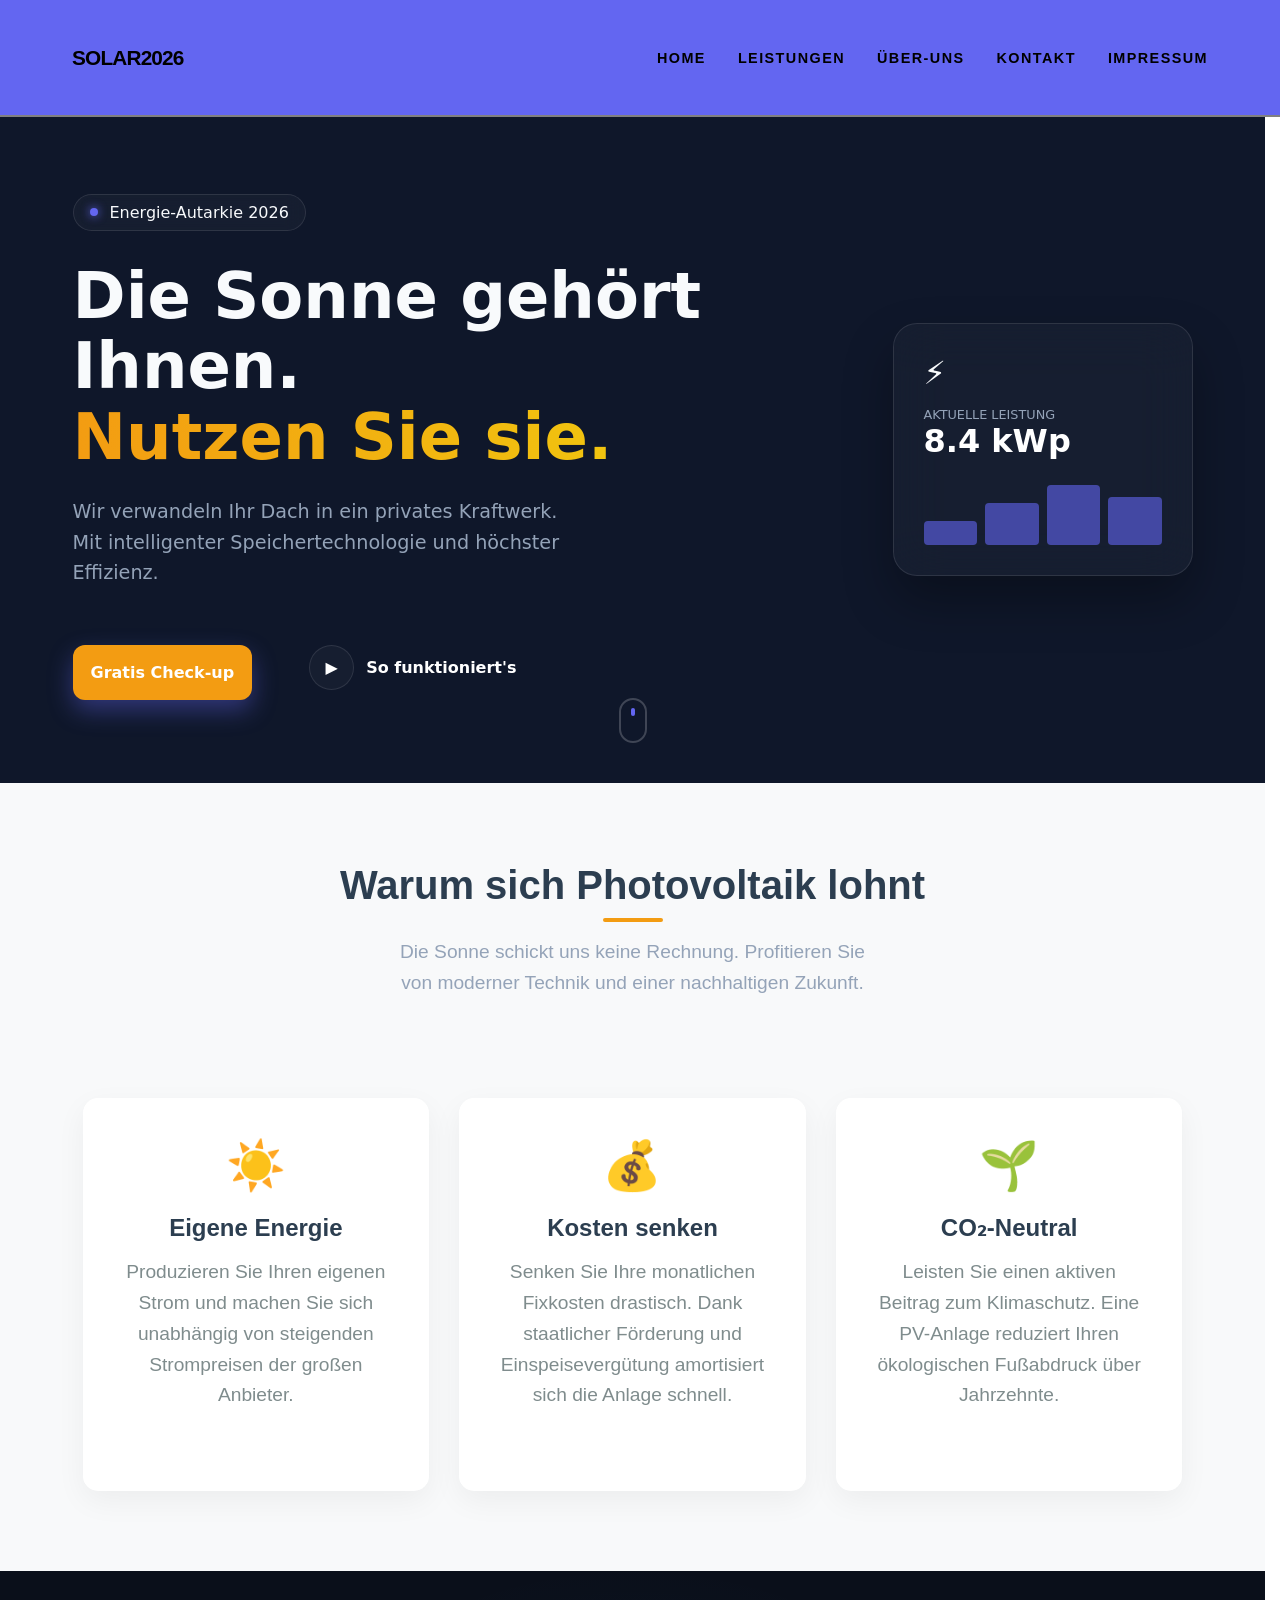
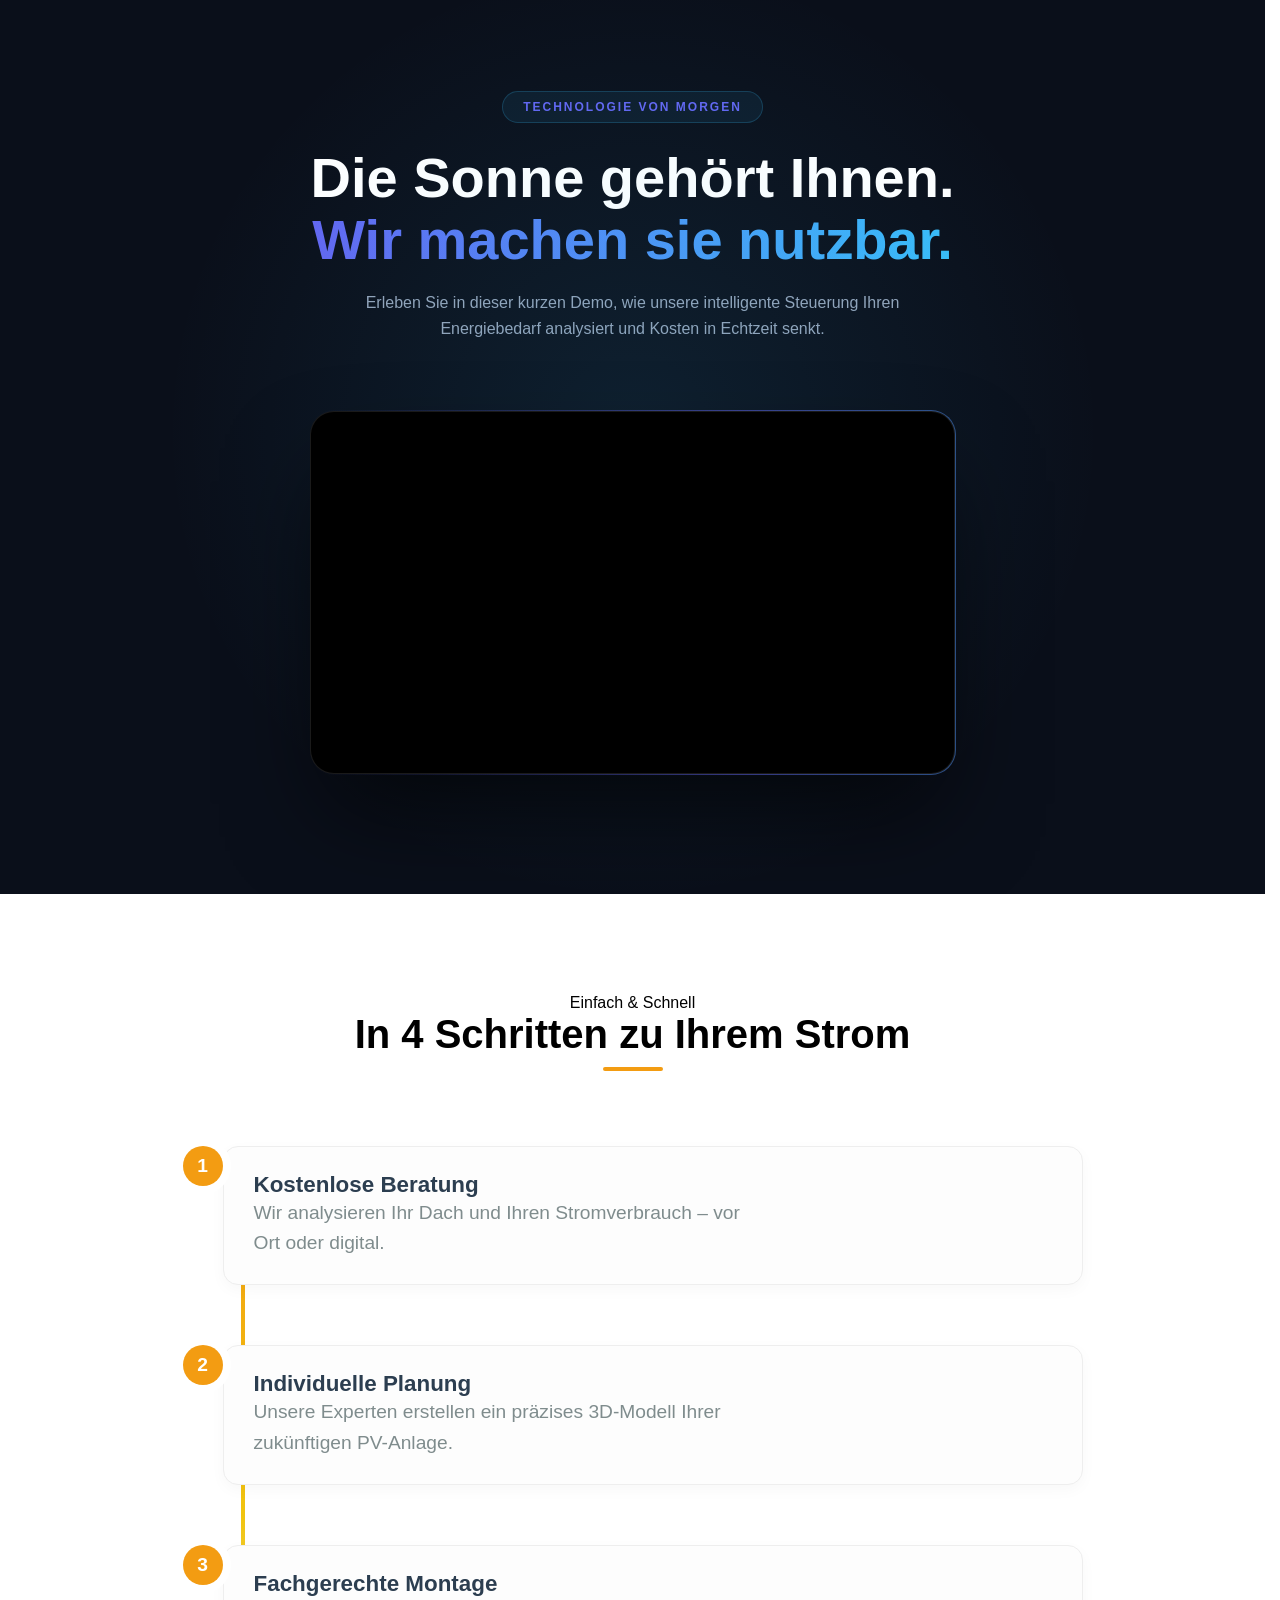
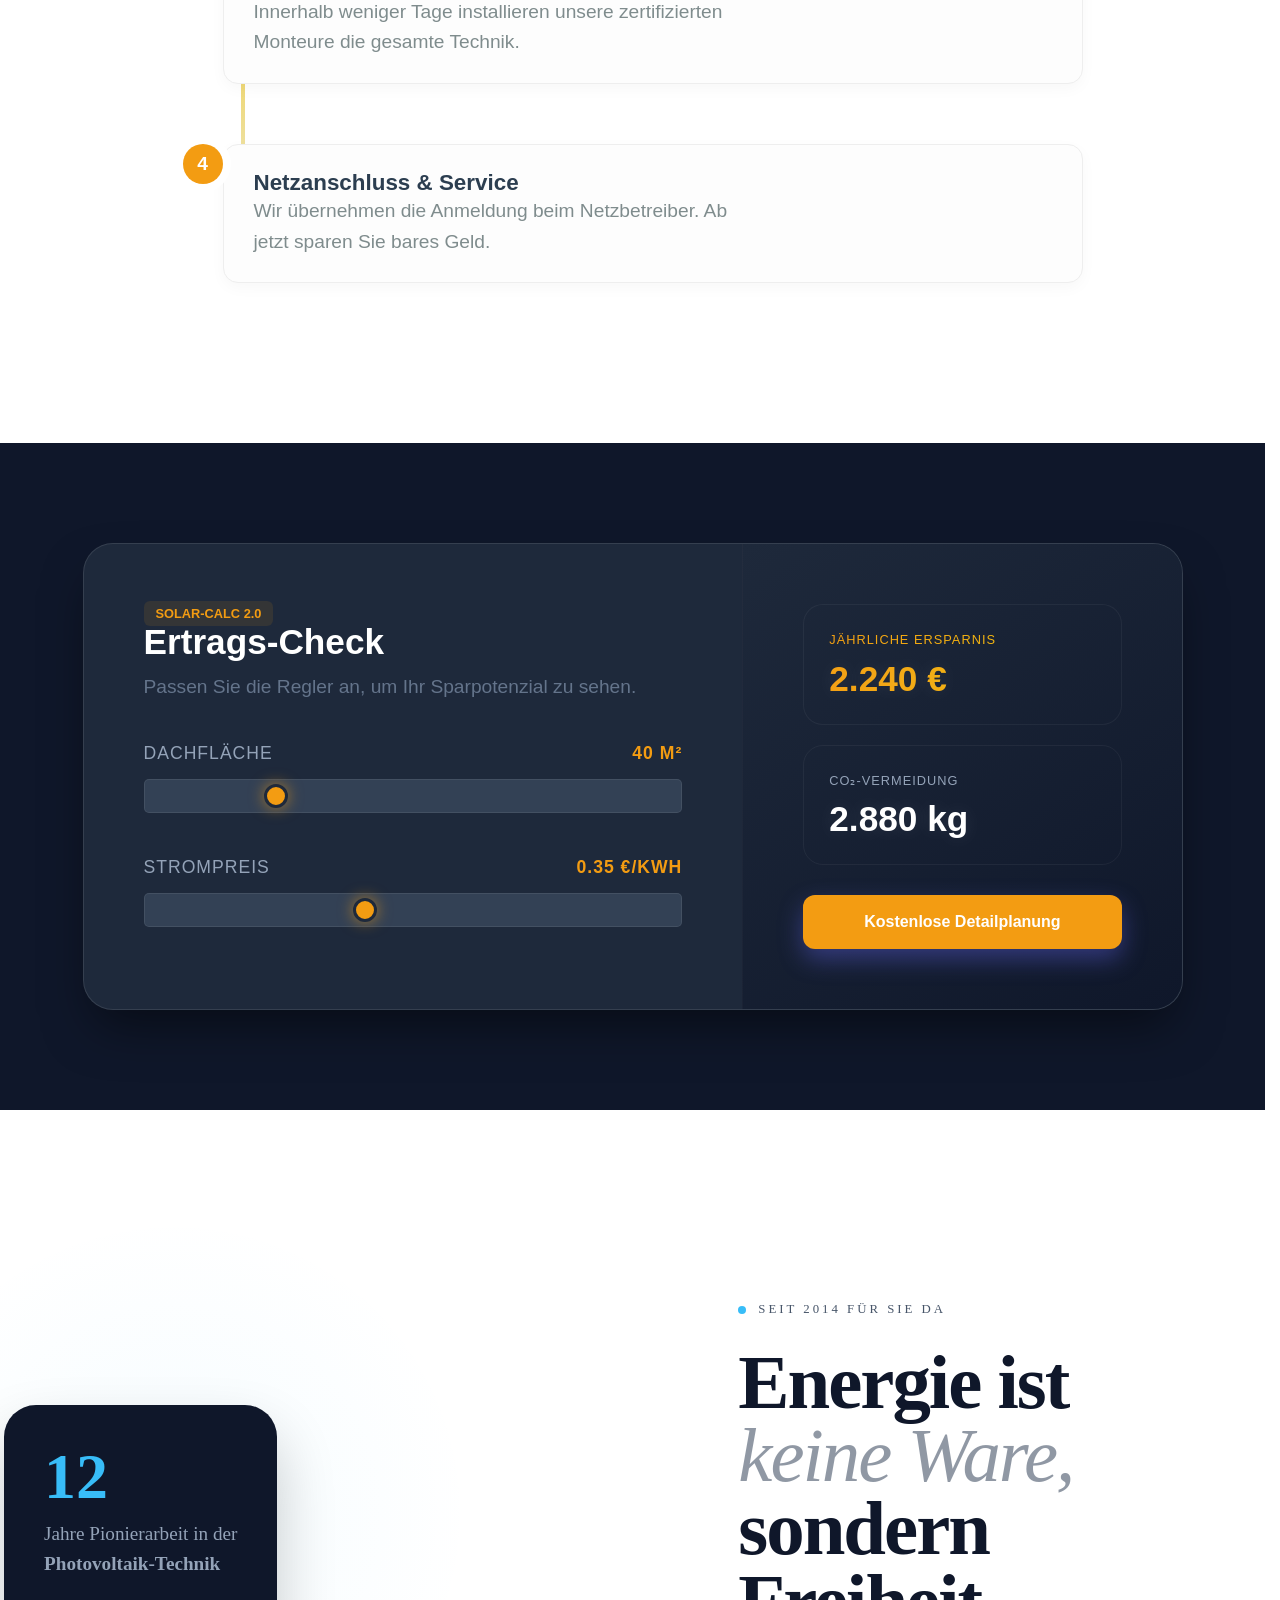
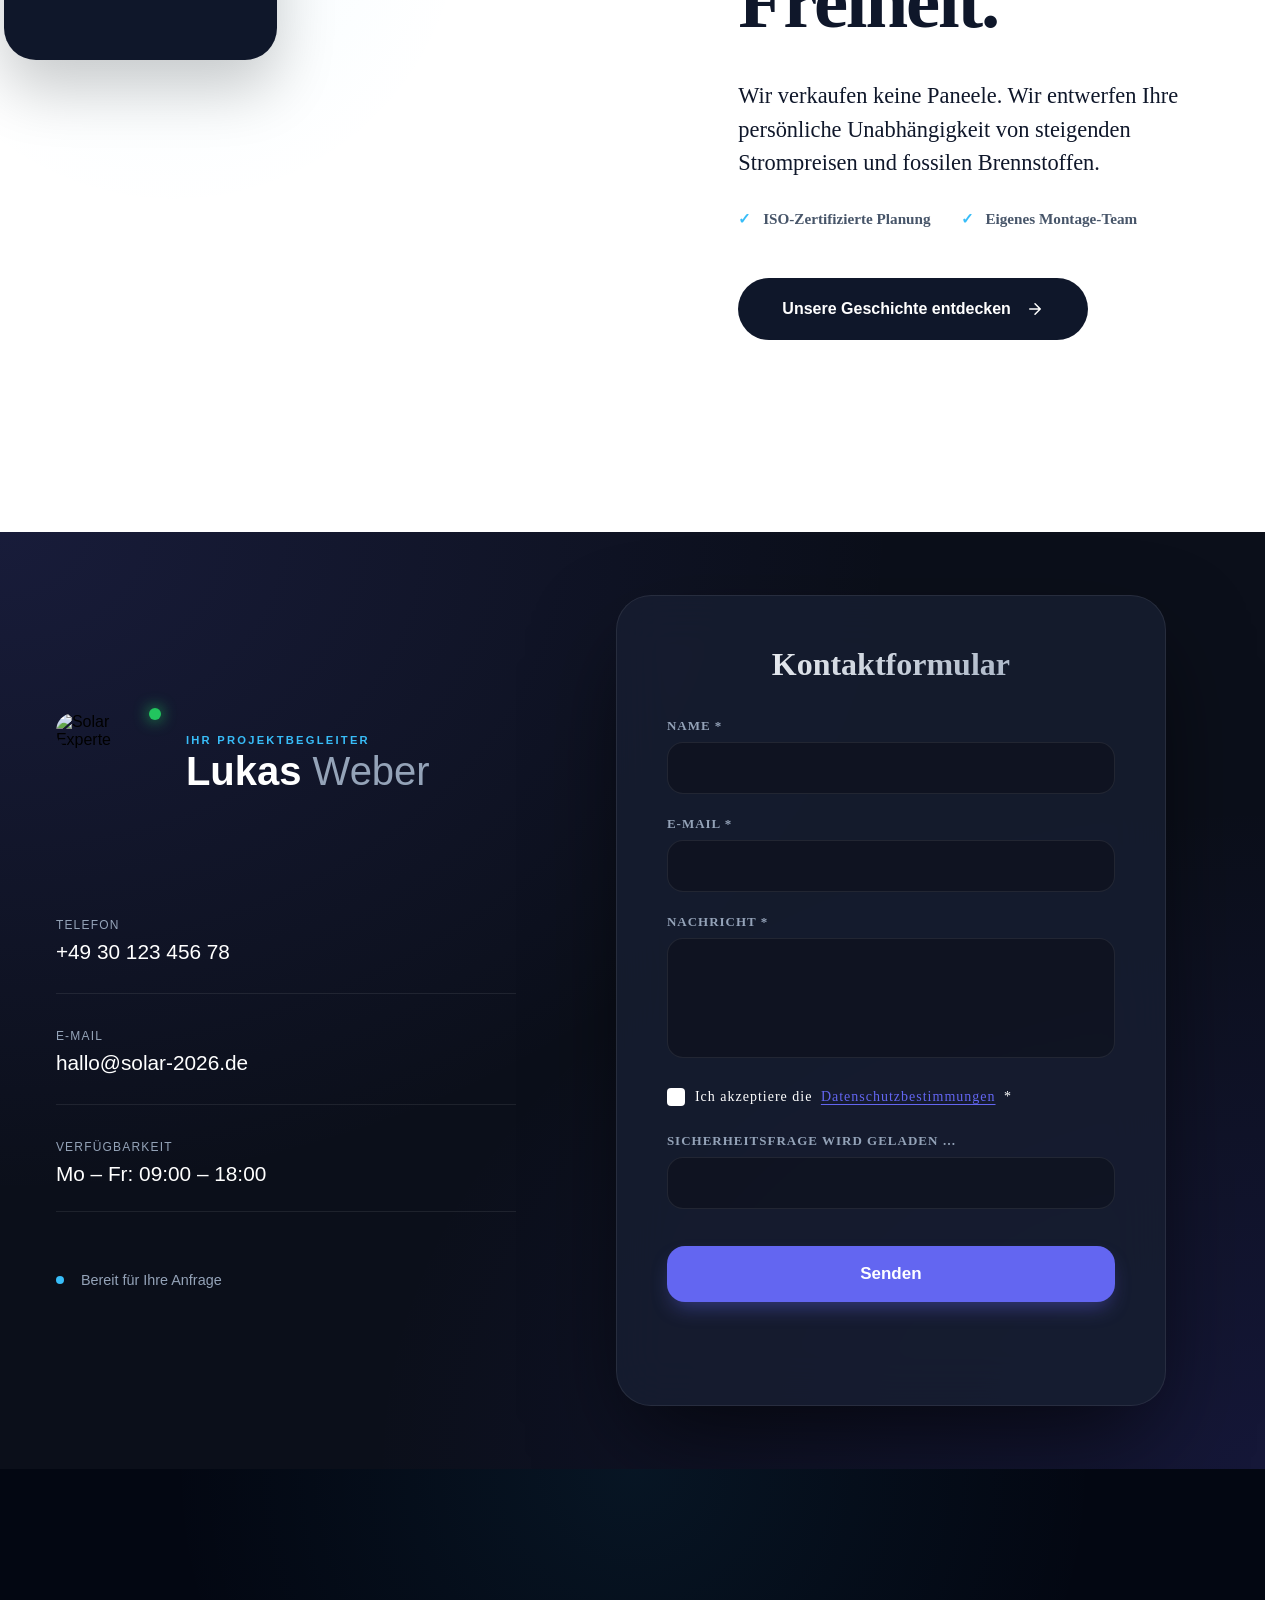
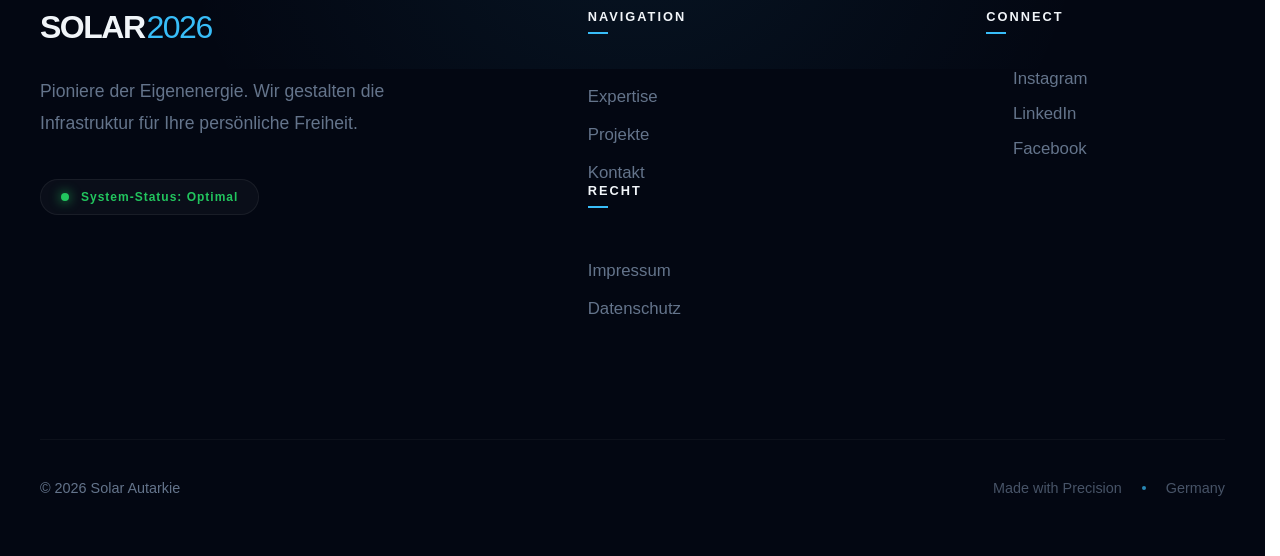
==== commit d3b47f29: "Add files via upload" ====
--- a/index.html
+++ b/index.html
@@ -16,7 +16,7 @@
 <div id="navbar">
   <div class="navbarcontent">
    
-    <h3>Photovoltaik</h3>
+    <h3>Solar2026</h3>
     
     <button class="hamburger" id="hamburger">
     <span></span>
@@ -36,23 +36,23 @@
   <div class="navbaraddition">
     <div class="forHome active">
       <div class="text"><h2>Willkommen auf unserer Webseite!</h2></div>
-      <div class="picture" style="background-image: url('45796-171020_focus_solar_1.jpg');"></div>
+      <div class="picture" style="background-image: url('img/45796-171020_focus_solar_1.jpg');"></div>
     </div>
     <div class="forLeistungen">
       <div class="text"><h2>Unsere Leistungen im Überblick</h2></div>
-      <div class="picture" style="background-image: url('67f7a54070d82a04a3f03e48_monteur-auf-dach.webp');"></div>
+      <div class="picture" style="background-image: url('img/67f7a54070d82a04a3f03e48_monteur-auf-dach.webp');"></div>
     </div>
     <div class="forUeberUns">
       <div class="text"><h2>Erfahre mehr über uns</h2></div>
-      <div class="picture" style="background-image: url('c-pv-montage-team.jpg');"></div>
+      <div class="picture" style="background-image: url('img/c-pv-montage-team.jpg');"></div>
     </div>
     <div class="forKontakt">
       <div class="text"><h2>Kontaktiere uns</h2></div>
-      <div class="picture" style="background-image: url('Telefonieren_shutterstock_662750800_1920.jpg');"></div>
+      <div class="picture" style="background-image: url('img/Telefonieren_shutterstock_662750800_1920.jpg');"></div>
     </div>
     <div class="forImpressum">
       <div class="text"><h2>Hier sind wir zu finden!</h2></div>
-      <div class="picture" style="background-image: url('germany-karte-240028160-luneburg-de.png');"></div>
+      <div class="picture" style="background-image: url('img/germany-karte-240028160-luneburg-de.png');"></div>
     </div>
   </div>
 </div>
@@ -262,7 +262,7 @@
         
         <div class="about-visual-group">
             <div class="image-frame">
-                <img src="photovoltaik-team-solarpanels-dach.webp-scaled.webp" alt="Solar Experte" class="hero-image">
+                <img src="img/photovoltaik-team-solarpanels-dach.webp-scaled.webp" alt="Solar Experte" class="hero-image">
                 <div class="floating-stat">
                     <span class="stat-value">99.8%</span>
                     <span class="stat-label">Kundenzufriedenheit</span>
@@ -295,10 +295,12 @@
                     <div class="f-item"><span>✓</span> ISO-Zertifizierte Planung</div>
                     <div class="f-item"><span>✓</span> Eigenes Montage-Team</div>
                 </div>
-                <button class="about-cta">
-                    Unsere Geschichte entdecken
-                    <svg viewBox="0 0 24 24" width="18" height="18"><path d="M5 12h14m-7-7 7 7-7 7" fill="none" stroke="currentColor" stroke-width="2" stroke-linecap="round" stroke-linejoin="round"/></svg>
-                </button>
+                <button class="about-cta" onclick="window.location.href='geschichte.html';">
+    Unsere Geschichte entdecken
+    <svg viewBox="0 0 24 24" width="18" height="18">
+        <path d="M5 12h14m-7-7 7 7-7 7" fill="none" stroke="currentColor" stroke-width="2" stroke-linecap="round" stroke-linejoin="round"/>
+    </svg>
+</button>
             </div>
         </div>
 
@@ -317,7 +319,7 @@
     <div class="contact-upper">
         <div class="expert-profile">
             <div class="image-inner">
-                <img src="2024-04_Landingpage-Solarberater_Mo-Ahmidouch.jpg" alt="Solar Experte">
+                <img src="img/2024-04_Landingpage-Solarberater_Mo-Ahmidouch.jpg" alt="Solar Experte">
                 <div class="live-status"></div>
             </div>
             <div class="expert-meta">
@@ -500,5 +502,4 @@
      <script type="module" src="js/kontakt.js" defer></script>
    <script src="app.js"></script>
 </body>
-
-</html>
+</html>
--- a/style.css
+++ b/style.css
@@ -28,8 +28,17 @@
   scroll-behavior: smooth;
   overflow-y: scroll; /* Erzwingt die vertikale Scrollleiste */
   scrollbar-gutter: stable; /* Reserviert den Platz für die Leiste (moderner Ansatz) */
+  overflow-x: hidden;
+}
+body{
+  overflow-x: hidden;
+  min-height: 100vh;
+  min-height: 100dvh;
 }
 
 
 
 
+
+
+
--- a/styleforentry.css
+++ b/styleforentry.css
@@ -9,11 +9,10 @@
     --glass-border: rgba(255, 255, 255, 0.1);
 }
 
-/* --- Hero Section Layout --- */
 .hero-section {
     position: relative;
-    height: 100vh;
-    min-height: 700px;
+    min-height: calc(100dvh - var(--navbar-height));
+    padding-top: var(--navbar-height);
     width: 100%;
     display: flex;
     align-items: center;
@@ -251,7 +250,36 @@
     .hero-visual { display: none; } /* Auf Tablets/Handys für Platz sparen ausblenden */
     h1 { font-size: 3rem; }
 }
-
+@media (max-width: 767px) {
+
+    .hero-container {
+        padding: 0 20px; /* weniger Seitenabstand */
+        margin-top: 4em
+    }
+
+    .hero-text {
+        align-items: center;
+        text-align: center;
+        width: 100%;
+    }
+
+    h1, p {
+        margin-left: auto;
+        margin-right: auto;
+    }
+
+    p {
+        max-width: 100%;
+    }
+
+    .hero-actions {
+        justify-content: center;
+        flex-wrap: wrap;
+    }
+    .scroll-down{
+        display: none;
+    }
+}
 
 
 
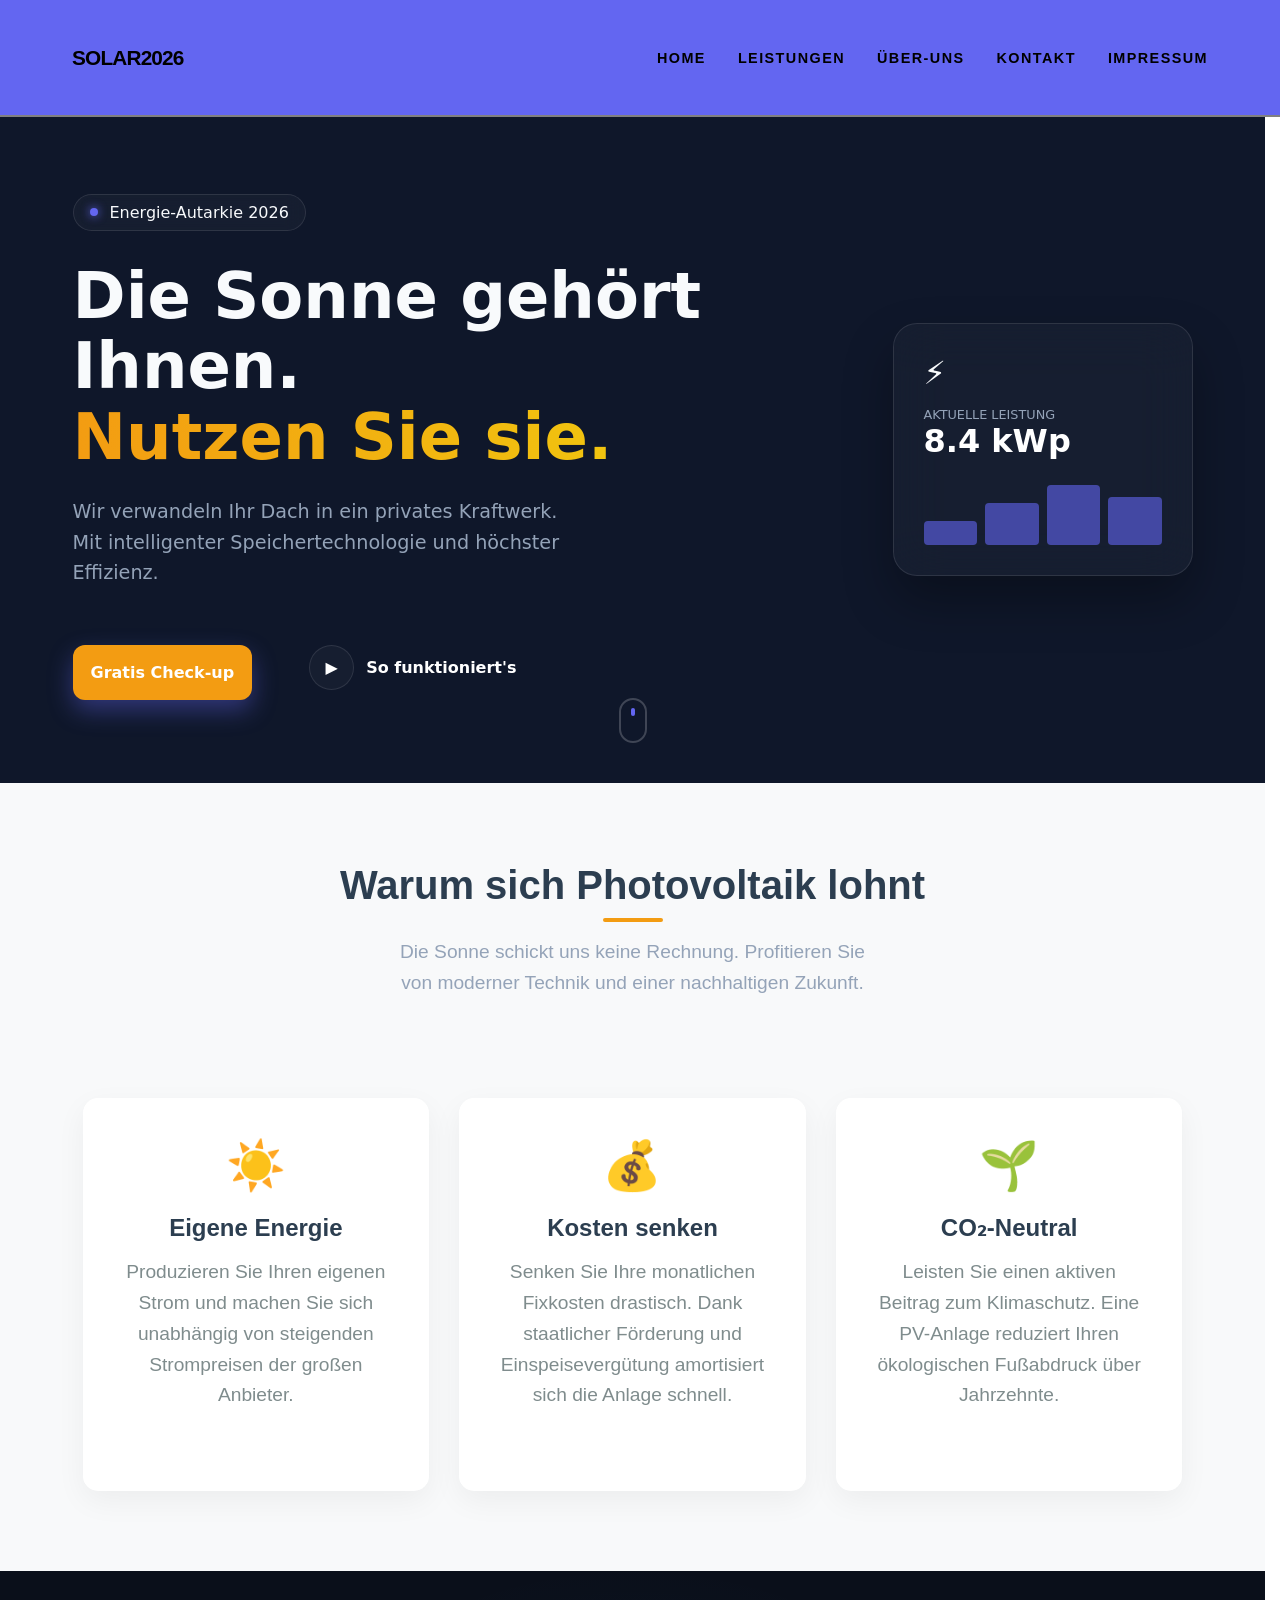
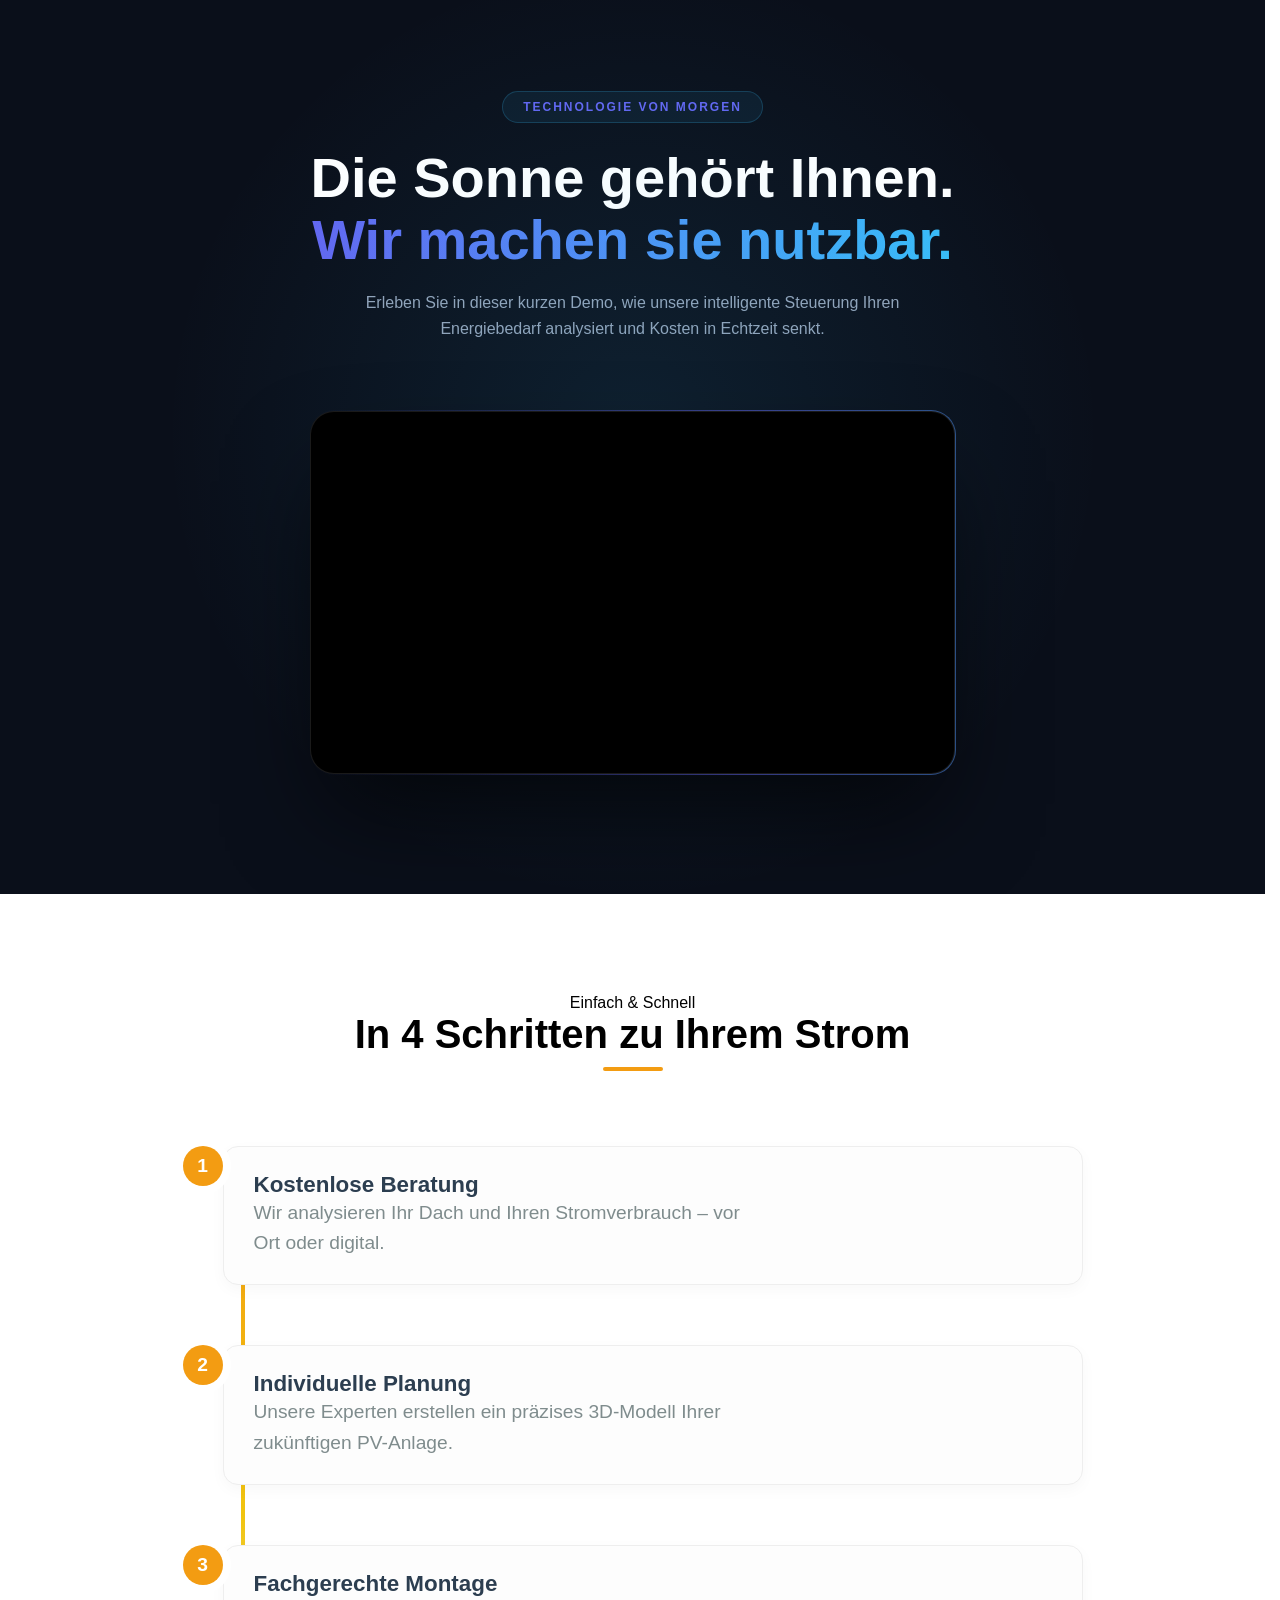
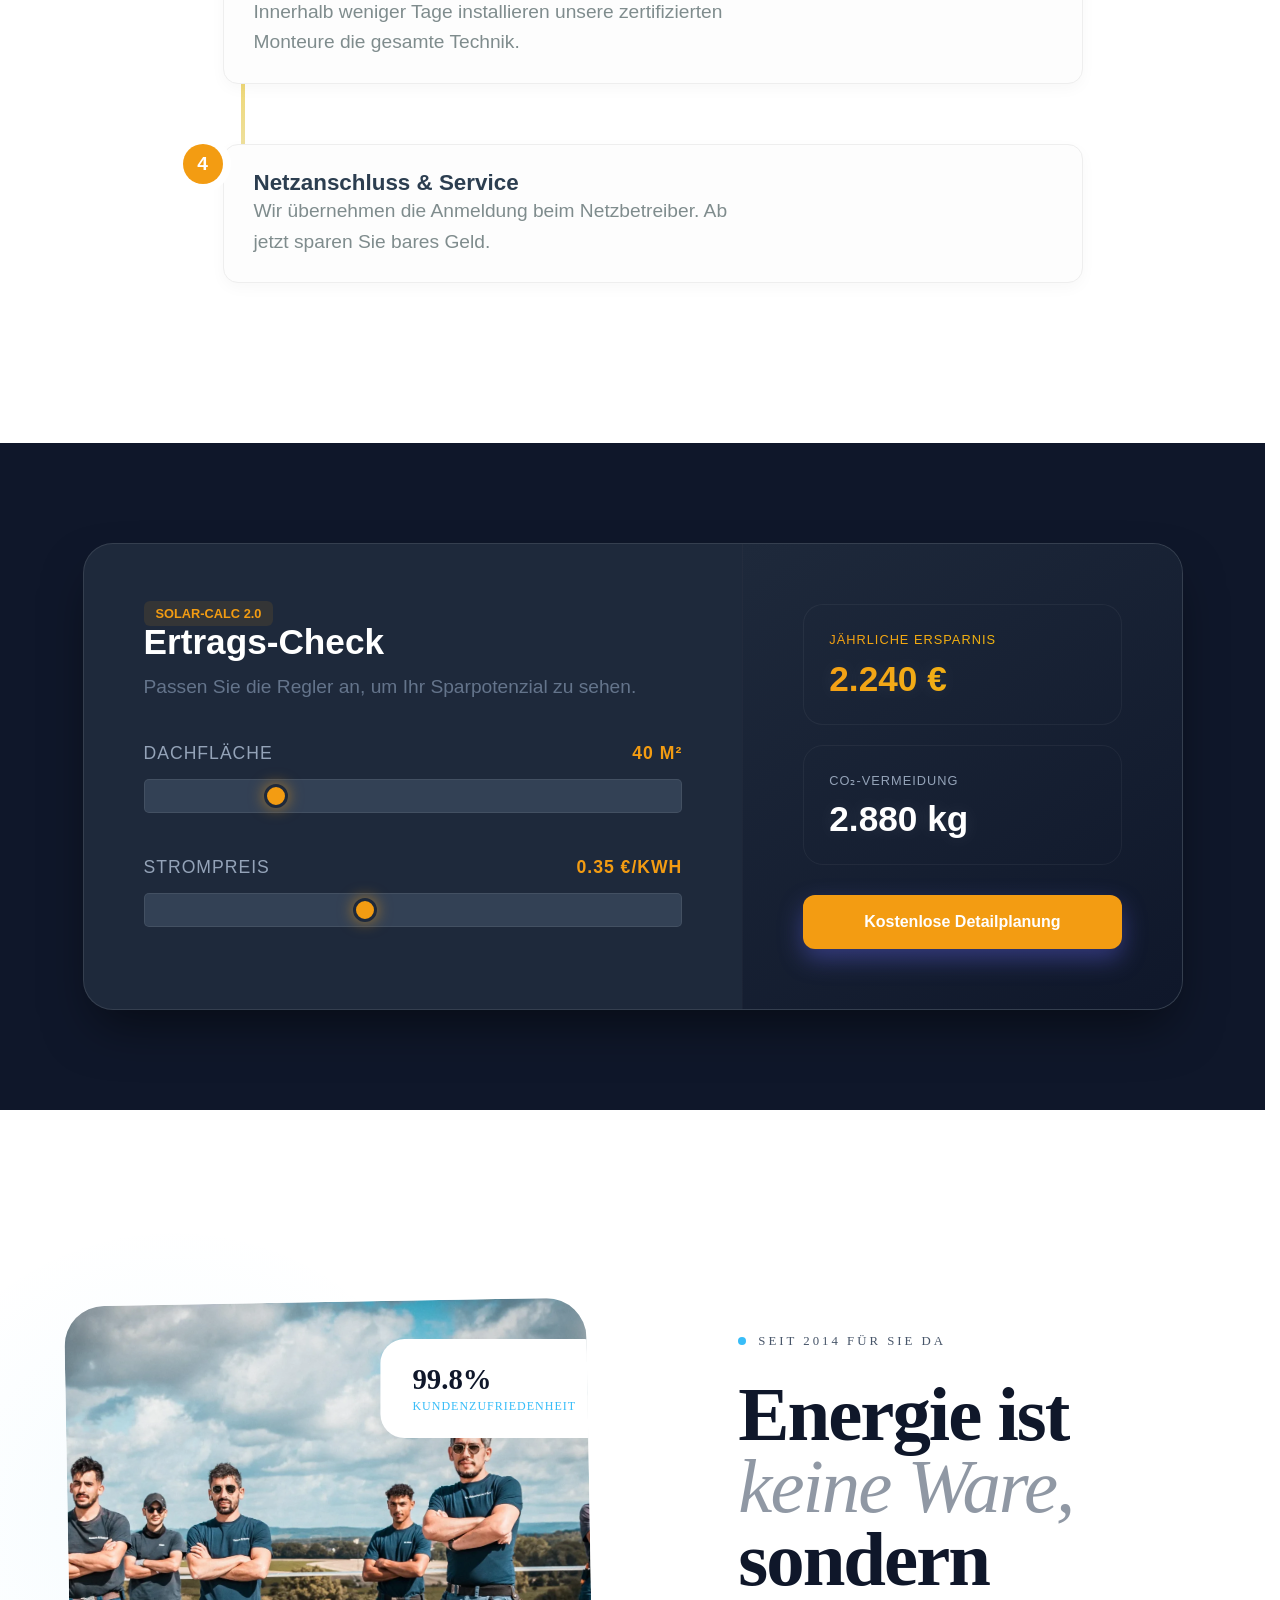
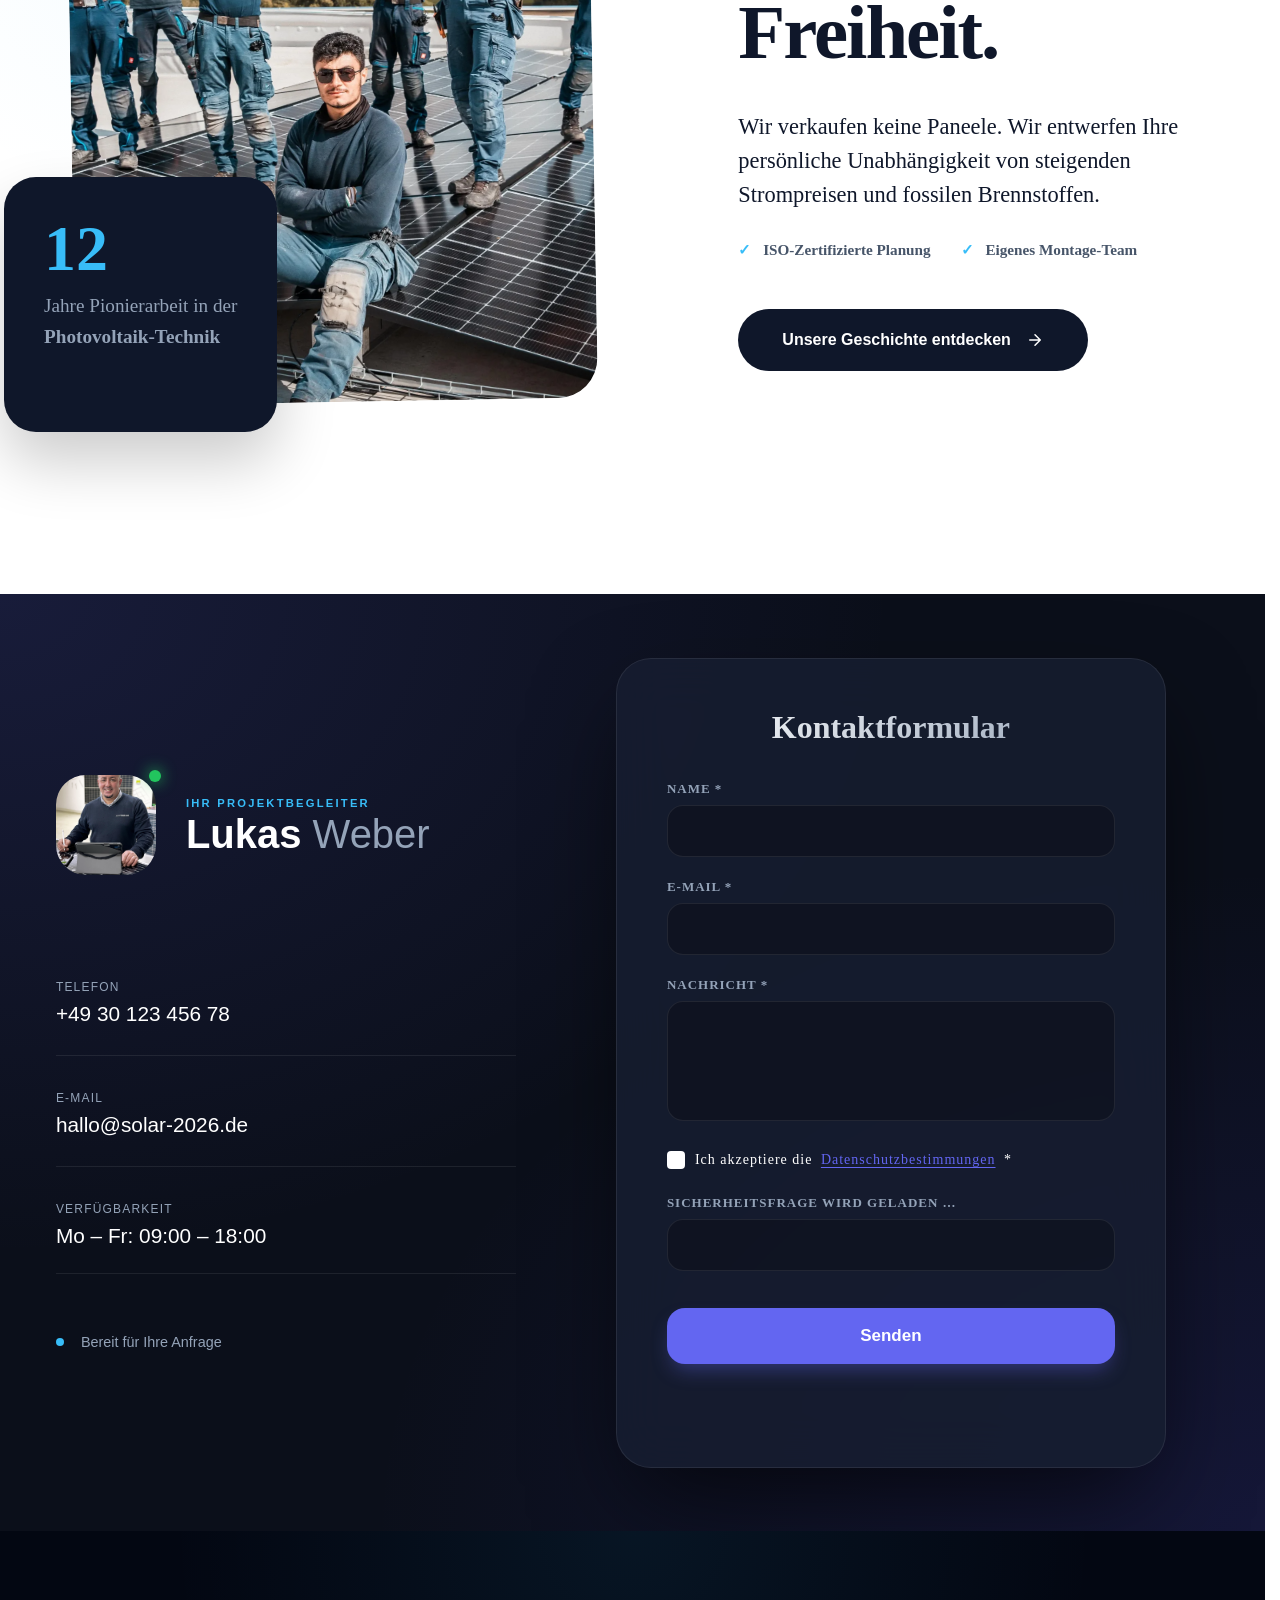
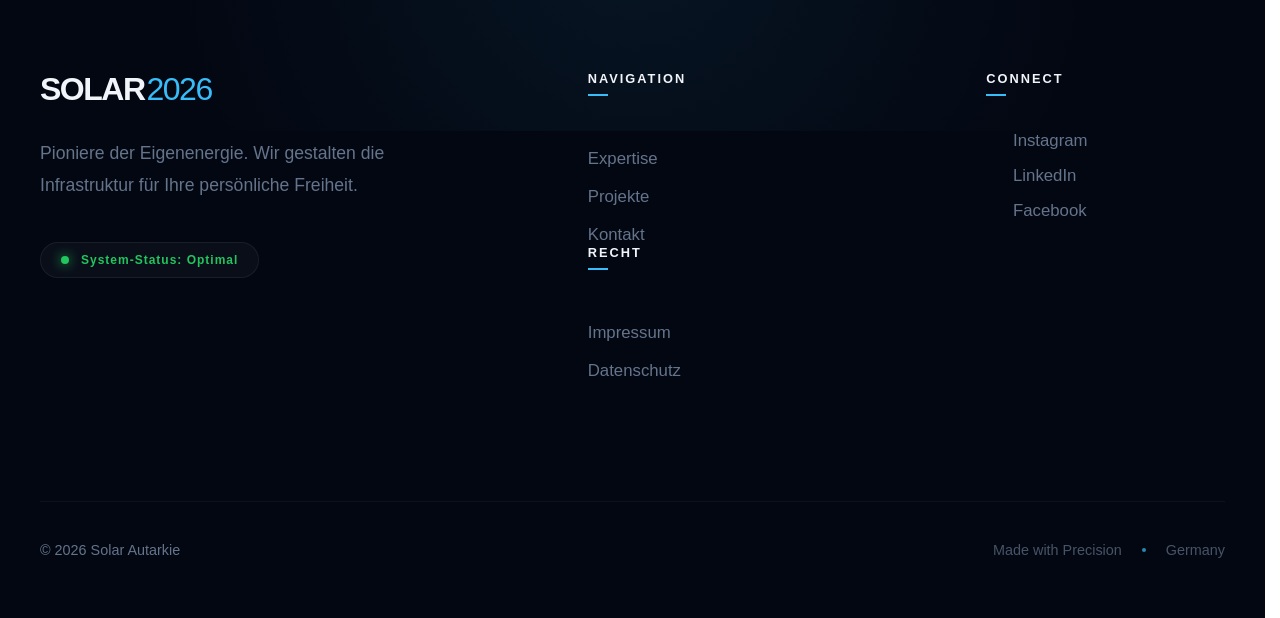
==== commit 66df25b6: "Update index.html" ====
--- a/index.html
+++ b/index.html
@@ -262,7 +262,7 @@
         
         <div class="about-visual-group">
             <div class="image-frame">
-                <img src="img/photovoltaik-team-solarpanels-dach.webp-scaled.webp" alt="Solar Experte" class="hero-image">
+                <img src="photovoltaik-team-solarpanels-dach.webp-scaled.webp" alt="Solar Experte" class="hero-image">
                 <div class="floating-stat">
                     <span class="stat-value">99.8%</span>
                     <span class="stat-label">Kundenzufriedenheit</span>
@@ -319,7 +319,7 @@
     <div class="contact-upper">
         <div class="expert-profile">
             <div class="image-inner">
-                <img src="img/2024-04_Landingpage-Solarberater_Mo-Ahmidouch.jpg" alt="Solar Experte">
+                <img src="2024-04_Landingpage-Solarberater_Mo-Ahmidouch.jpg" alt="Solar Experte">
                 <div class="live-status"></div>
             </div>
             <div class="expert-meta">
@@ -502,4 +502,5 @@
      <script type="module" src="js/kontakt.js" defer></script>
    <script src="app.js"></script>
 </body>
-</html>+
+</html>
--- a/style.css
+++ b/style.css
@@ -28,17 +28,30 @@
   scroll-behavior: smooth;
   overflow-y: scroll; /* Erzwingt die vertikale Scrollleiste */
   scrollbar-gutter: stable; /* Reserviert den Platz für die Leiste (moderner Ansatz) */
+}
+
+body{
   overflow-x: hidden;
 }
-body{
-  overflow-x: hidden;
-  min-height: 100vh;
-  min-height: 100dvh;
+
+/* Verhindert seitliches Wackeln/Scrollen auf Mobilgeräten */
+html, body {
+    max-width: 100vw;
+    overflow-x: hidden;
+    margin: 0;
+    padding: 0;
 }
 
 
 
-
-
-
-
+/* Schützt vor zu breiten Medien */
+img, canvas, iframe {
+    max-width: 100%;
+}
+img {
+    display: block;       /* Entfernt komische Abstände unten */
+    max-width: 100%;      /* Verhindert das Rausragen */
+    height: auto;         /* Behält das Seitenverhältnis bei */
+    width: auto;          /* Verhindert das "Zusammenquetschen" auf 0px */
+    object-fit: cover;    /* Sorgt dafür, dass Bilder in Platzhaltern gut aussehen */
+}
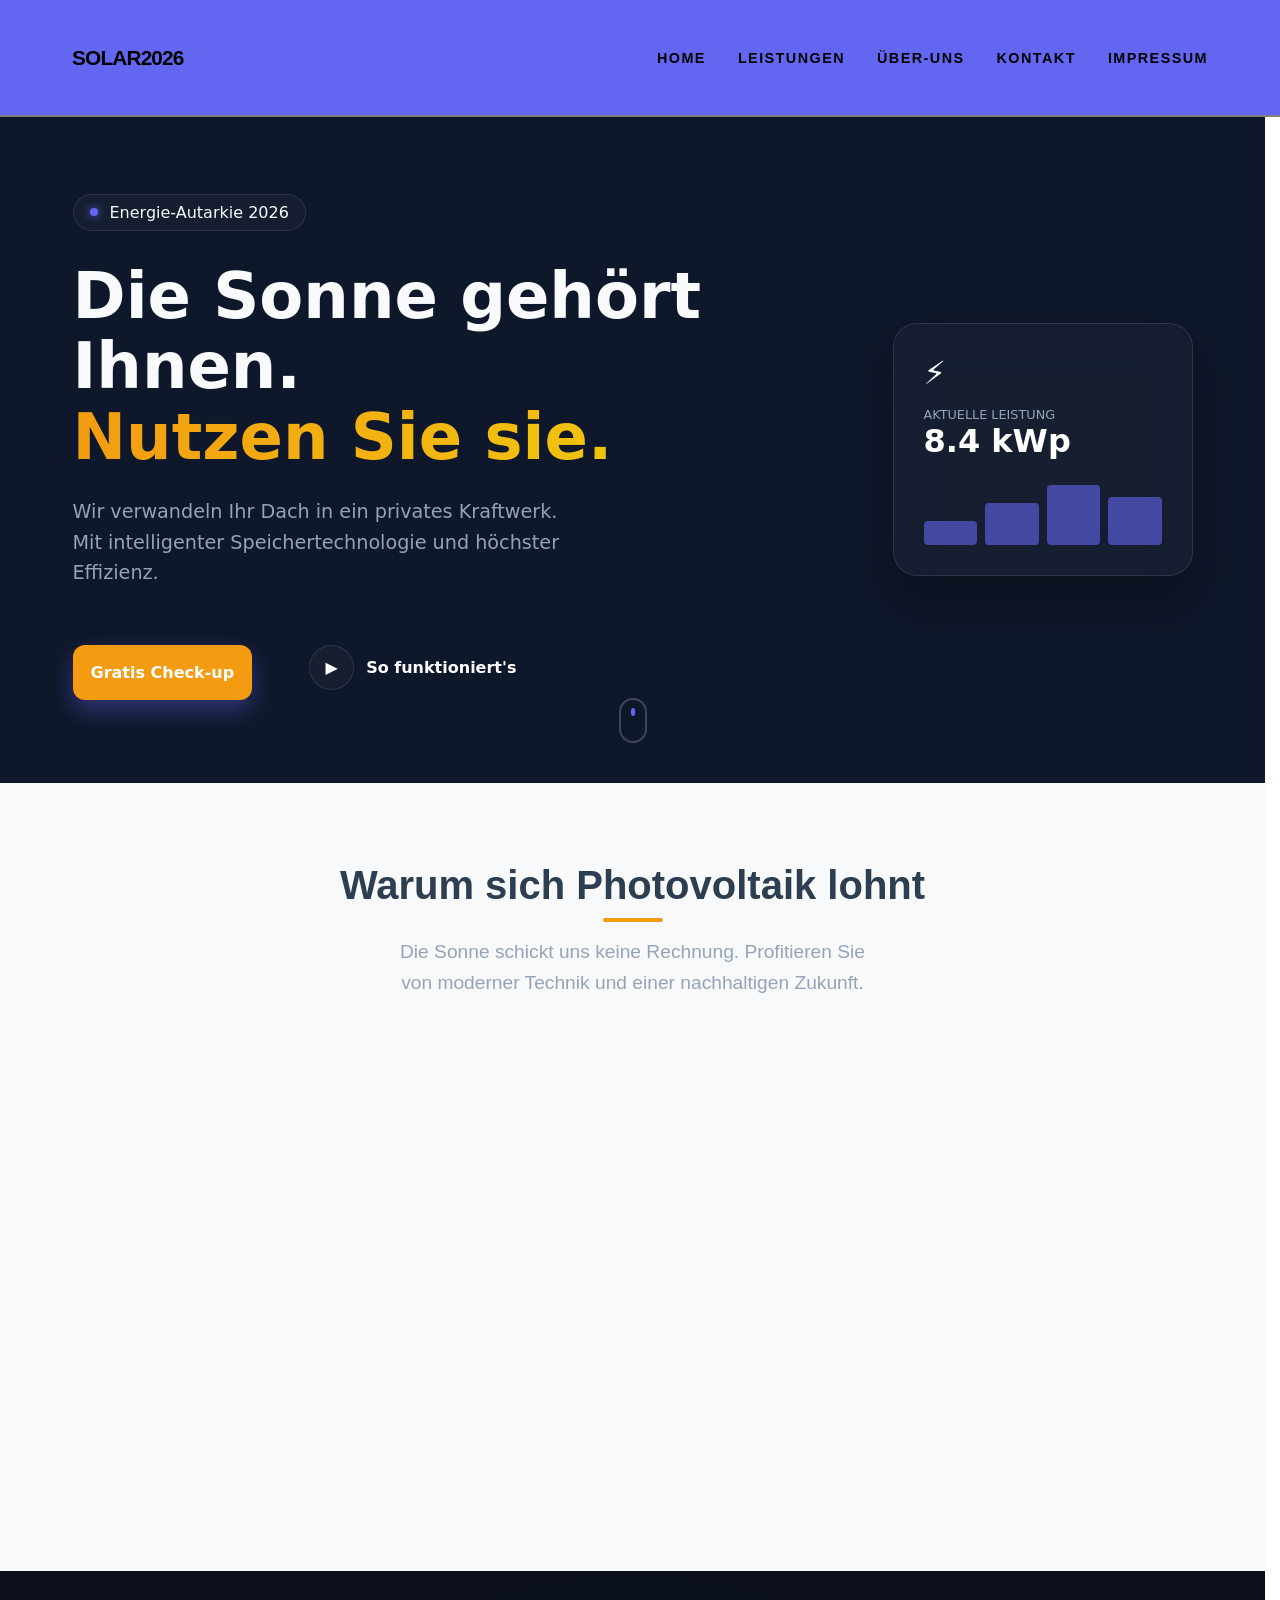
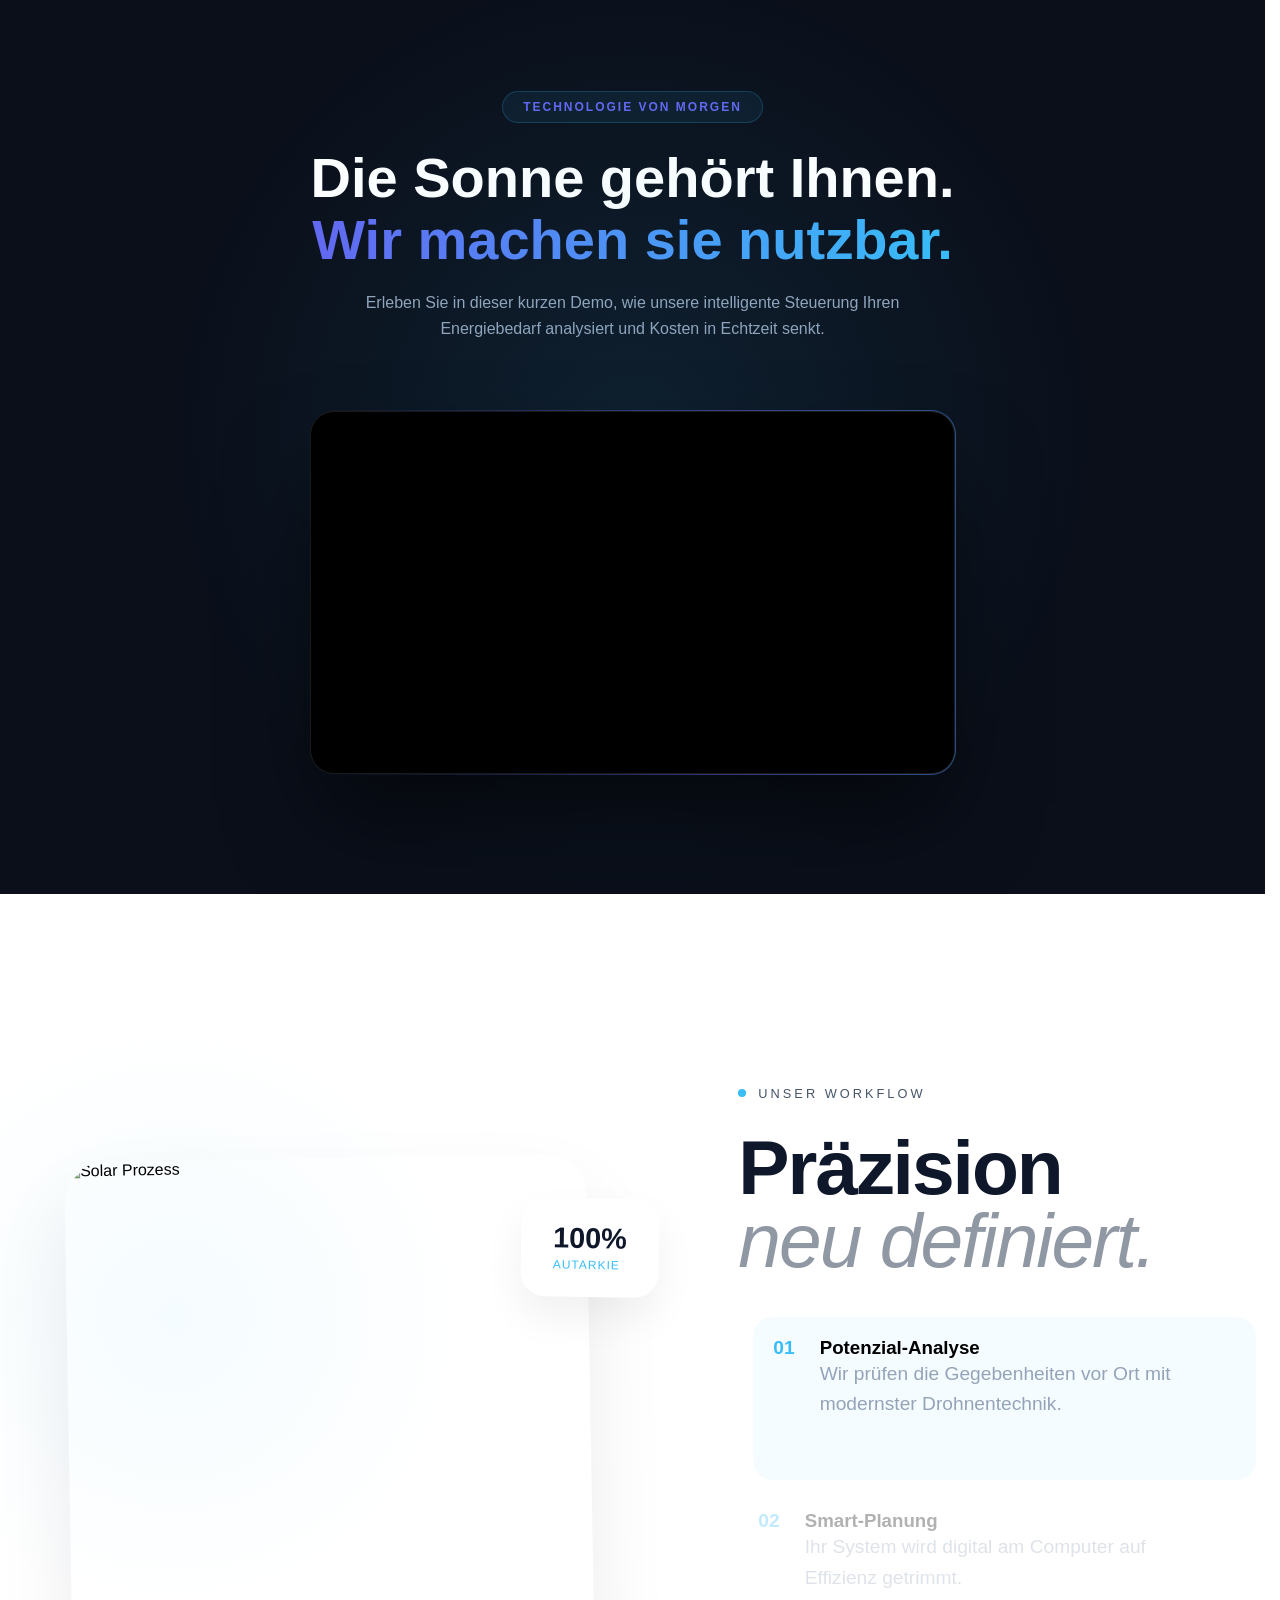
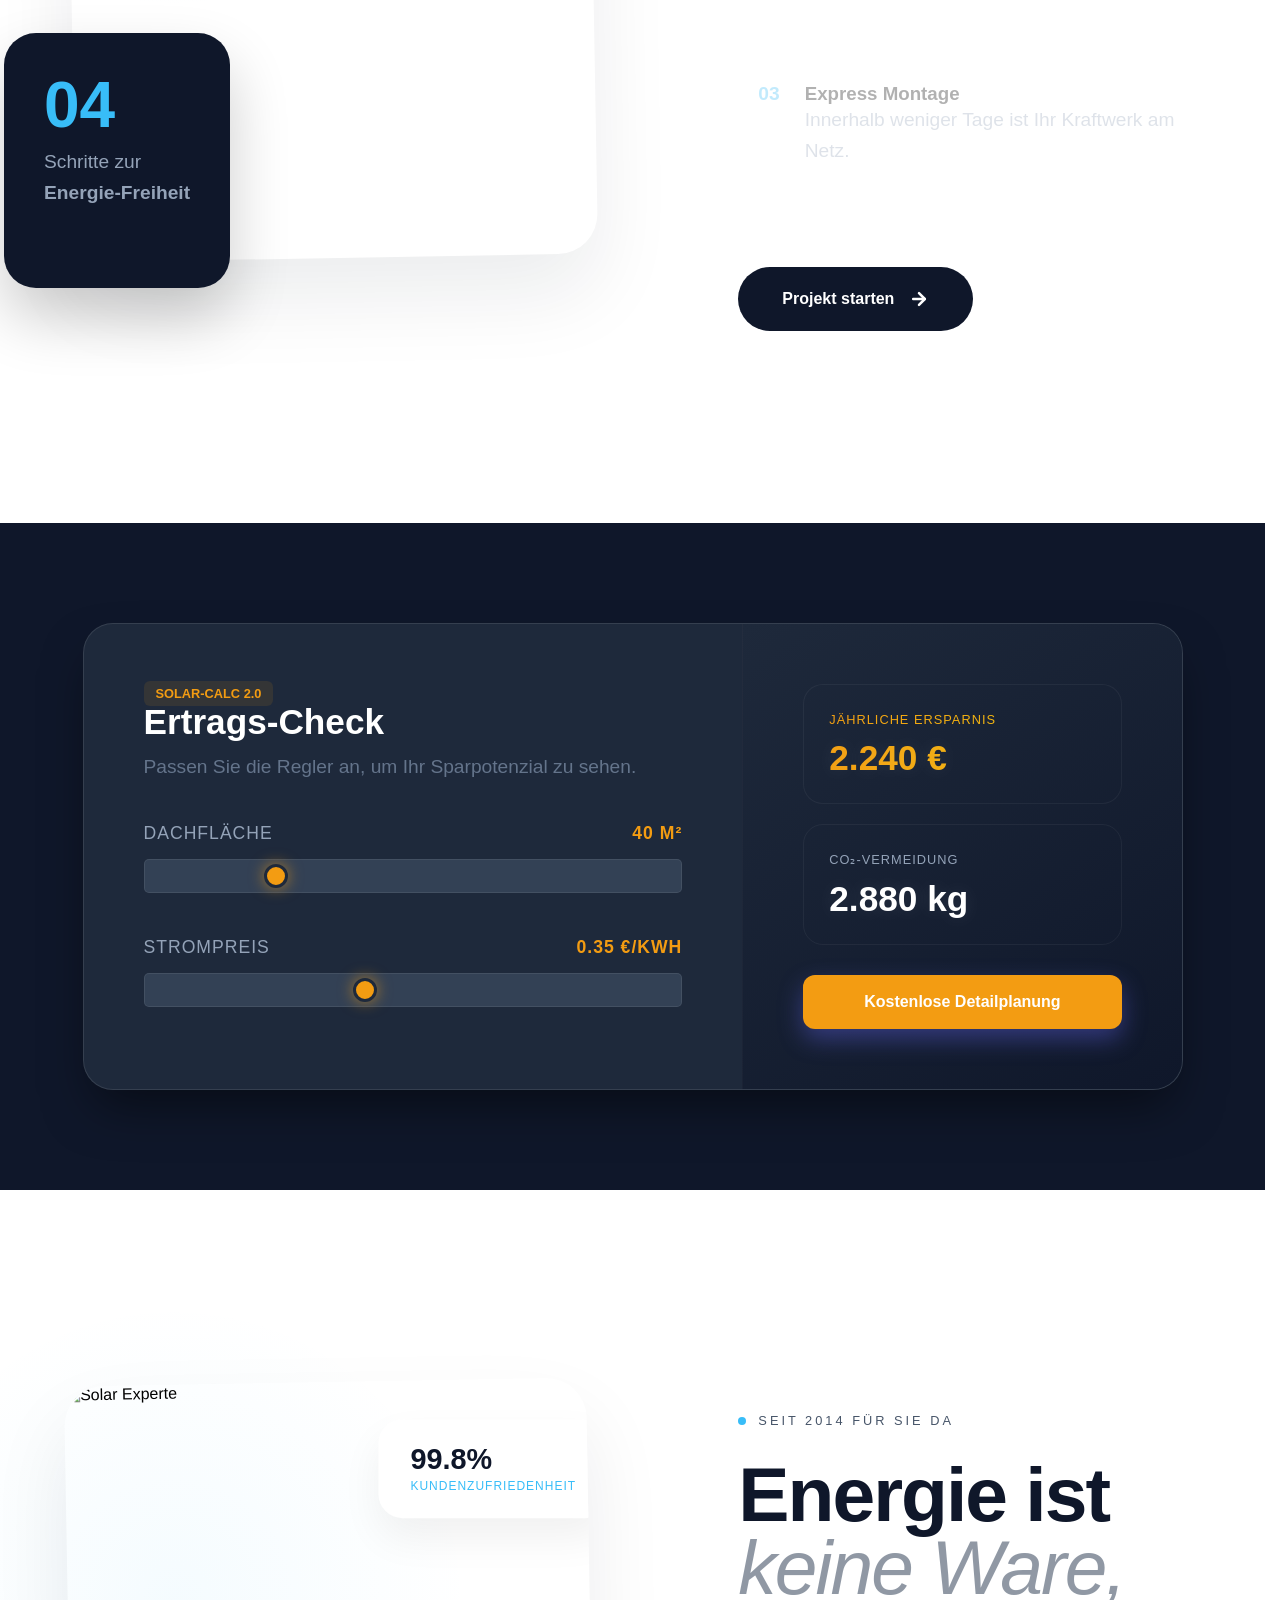
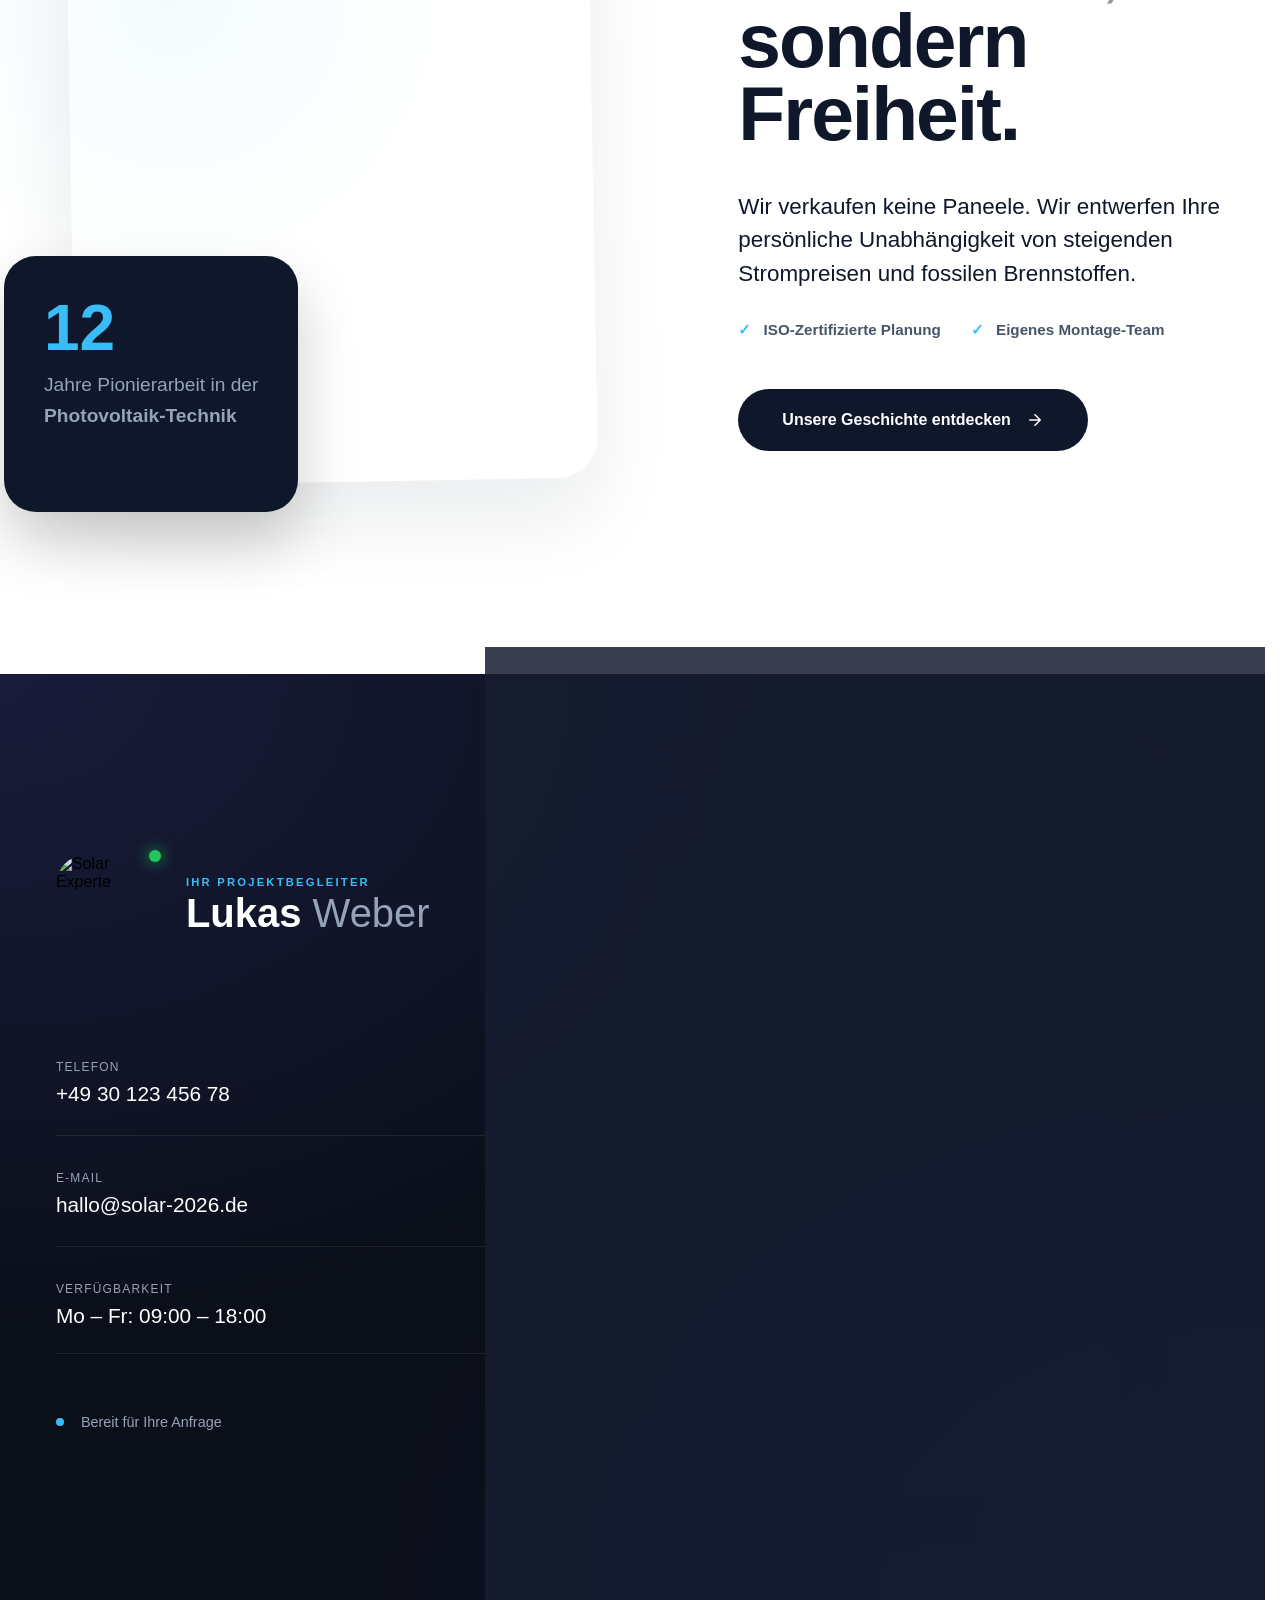
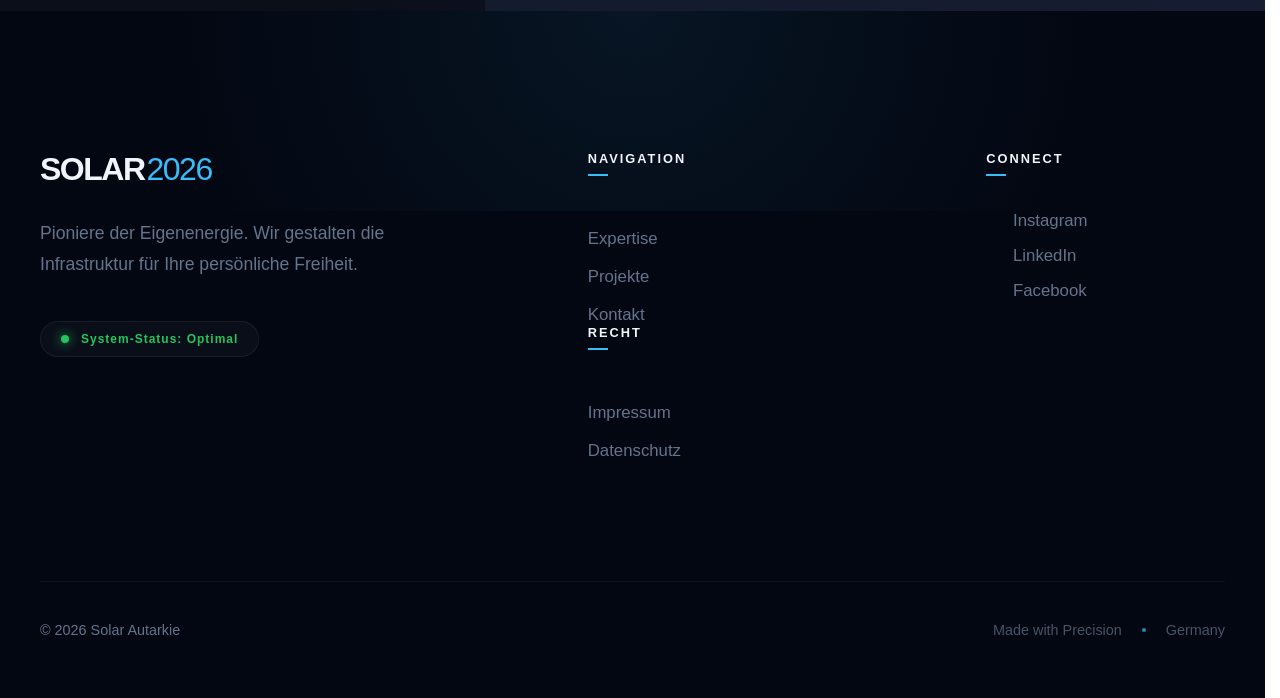
==== commit f11c2f1f: "Add files via upload" ====
--- a/index.html
+++ b/index.html
@@ -168,55 +168,68 @@
     </div>
 </section>
 
-
-
-
-<section id="process-section">
-    <div class="container">
-        <div class="info-header">
-            <span class="badge">Einfach & Schnell</span>
-            <h2>In 4 Schritten zu Ihrem Strom</h2>
-        </div>
-
-        <div class="timeline">
-            <div class="timeline-item">
-                <div class="timeline-dot">1</div>
-                <div class="timeline-content">
-                    <h3>Kostenlose Beratung</h3>
-                    <p>Wir analysieren Ihr Dach und Ihren Stromverbrauch – vor Ort oder digital.</p>
-                </div>
-            </div>
-
-            <div class="timeline-item">
-                <div class="timeline-dot">2</div>
-                <div class="timeline-content">
-                    <h3>Individuelle Planung</h3>
-                    <p>Unsere Experten erstellen ein präzises 3D-Modell Ihrer zukünftigen PV-Anlage.</p>
-                </div>
-            </div>
-
-            <div class="timeline-item">
-                <div class="timeline-dot">3</div>
-                <div class="timeline-content">
-                    <h3>Fachgerechte Montage</h3>
-                    <p>Innerhalb weniger Tage installieren unsere zertifizierten Monteure die gesamte Technik.</p>
-                </div>
-            </div>
-
-            <div class="timeline-item">
-                <div class="timeline-dot">4</div>
-                <div class="timeline-content">
-                    <h3>Netzanschluss & Service</h3>
-                    <p>Wir übernehmen die Anmeldung beim Netzbetreiber. Ab jetzt sparen Sie bares Geld.</p>
-                </div>
-            </div>
-        </div>
-    </div>
-</section>
-
-
-
-
+<section id="process-section" class="about-premium">
+    <div class="glow-orb"></div>
+    <div class="about-wrapper">
+        
+        <div class="about-visual-group" id="image-toggle-area">
+            <div class="image-frame">
+                <img src="img/csm_AdobeStock_1194407041_03284bb3ae.webp" id="main-process-img" class="hero-image" alt="Solar Prozess">
+                
+                <div id="js-cursor-btn" class="cursor-btn">
+                    <span>Wechseln</span>
+                </div>
+            </div>
+
+            <div class="floating-stat">
+                <span class="stat-value">100%</span>
+                <span class="stat-label">Autarkie</span>
+            </div>
+            
+            <div class="experience-card">
+                <span class="big-number">04</span>
+                <p>Schritte zur <br><strong>Energie-Freiheit</strong></p>
+            </div>
+        </div>
+
+        <div class="about-content">
+            <div class="brand-eyebrow">
+                <div class="dot"></div>
+                <span>Unser Workflow</span>
+            </div>
+            <h2 class="display-title">Präzision <br><span class="italic-weight">neu definiert.</span></h2>
+            
+            <div class="process-steps">
+                <div class="p-step-item active">
+                    <span class="step-num">01</span>
+                    <div class="step-text">
+                        <h3>Potenzial-Analyse</h3>
+                        <p>Wir prüfen die Gegebenheiten vor Ort mit modernster Drohnentechnik.</p>
+                    </div>
+                </div>
+                <div class="p-step-item">
+                    <span class="step-num">02</span>
+                    <div class="step-text">
+                        <h3>Smart-Planung</h3>
+                        <p>Ihr System wird digital am Computer auf Effizienz getrimmt.</p>
+                    </div>
+                </div>
+                <div class="p-step-item">
+                    <span class="step-num">03</span>
+                    <div class="step-text">
+                        <h3>Express Montage</h3>
+                        <p>Innerhalb weniger Tage ist Ihr Kraftwerk am Netz.</p>
+                    </div>
+                </div>
+            </div>
+
+            <button class="about-cta"  onclick="window.location.href='#Kontaktinformationen';">
+                Projekt starten
+                <svg width="20" height="20" viewBox="0 0 24 24" fill="none" stroke="currentColor" stroke-width="3" stroke-linecap="round" stroke-linejoin="round"><line x1="5" y1="12" x2="19" y2="12"></line><polyline points="12 5 19 12 12 19"></polyline></svg>
+            </button>
+        </div>
+    </div>
+</section>
 
 
 
@@ -262,7 +275,7 @@
         
         <div class="about-visual-group">
             <div class="image-frame">
-                <img src="photovoltaik-team-solarpanels-dach.webp-scaled.webp" alt="Solar Experte" class="hero-image">
+                <img src="img/photovoltaik-team-solarpanels-dach.webp-scaled.webp" alt="Solar Experte" class="hero-image">
                 <div class="floating-stat">
                     <span class="stat-value">99.8%</span>
                     <span class="stat-label">Kundenzufriedenheit</span>
@@ -319,7 +332,7 @@
     <div class="contact-upper">
         <div class="expert-profile">
             <div class="image-inner">
-                <img src="2024-04_Landingpage-Solarberater_Mo-Ahmidouch.jpg" alt="Solar Experte">
+                <img src="img/2024-04_Landingpage-Solarberater_Mo-Ahmidouch.jpg" alt="Solar Experte">
                 <div class="live-status"></div>
             </div>
             <div class="expert-meta">
@@ -500,7 +513,7 @@
     <script type="module" src="js/stats.js" defer></script>
      <script type="module" src="js/rechner.js" defer></script>
      <script type="module" src="js/kontakt.js" defer></script>
+     <script type="module" src="js/timeline.js" defer></script>
    <script src="app.js"></script>
 </body>
-
-</html>
+</html>
--- a/styleforentry.css
+++ b/styleforentry.css
@@ -534,89 +534,185 @@
 
 
 
-#process-section {
-    padding: 100px 20px;
-    background: #ffffff;
-    font-family: 'Segoe UI', sans-serif;
-}
-
-.timeline {
-    position: relative;
-    max-width: 900px;
-    margin: 50px auto 0;
-    padding-left: 40px; /* Platz für die Linie auf Mobile */
-}
-
-/* Die vertikale Linie */
-.timeline::before {
-    content: '';
-    position: absolute;
-    left: 58px;
-    top: 0;
-    width: 4px;
-    height: 100%;
-    background: linear-gradient(to bottom, #f39c12, #f1c40f, #ecf0f1);
-    border-radius: 2px;
-}
-
-.timeline-item {
-    position: relative;
-    margin-bottom: 60px;
-    transition: all 0.3s ease;
-}
-
-.timeline-dot {
-    position: absolute;
-    left: -40px; /* Zentriert auf der Linie */
-    width: 40px;
-    height: 40px;
-    background: #f39c12;
+:root {
+    --p-accent: #38bdf8;
+    --p-dark: #0f172a;
+    --p-text: #475569;
+    --p-white: #ffffff;
+}
+
+.about-premium {
+    padding: clamp(100px, 15vw, 200px) 24px;
+    background-color: var(--p-white);
+    position: relative;
+    overflow: hidden;
+    font-family: 'Space Grotesk', sans-serif;
+}
+
+.glow-orb {
+    position: absolute;
+    top: 10%; left: -10%;
+    width: 600px; height: 600px;
+    background: radial-gradient(circle, rgba(56, 189, 248, 0.05) 0%, transparent 70%);
+    pointer-events: none;
+}
+
+.about-wrapper {
+    max-width: 1400px;
+    margin: 0 auto;
+    display: grid;
+    grid-template-columns: 1.1fr 0.9fr;
+    gap: 100px;
+    align-items: center;
+}
+
+/* Visual Group & Cursor Area */
+#image-toggle-area {
+    position: relative;
+    cursor: none; /* Wichtig: Versteckt Maus */
+}
+
+.image-frame {
+    position: relative;
+    width: 85%;
+    border-radius: 40px;
+    overflow: hidden;
+    transform: rotate(-1deg);
+    box-shadow: 0 40px 80px rgba(15, 23, 42, 0.08);
+}
+
+.hero-image {
+    width: 100%;
+    height: 700px;
+    object-fit: cover;
+    transition: opacity 0.4s ease;
+}
+
+/* Der High-End Cursor Button */
+#js-cursor-btn {
+    position: absolute;
+    width: 110px;
+    height: 110px;
+    background: var(--p-accent);
     color: white;
     border-radius: 50%;
     display: flex;
     align-items: center;
     justify-content: center;
-    font-weight: bold;
+    font-size: 0.75rem;
+    font-weight: 800;
+    text-transform: uppercase;
+    z-index: 100;
+    pointer-events: none;
+    left: 0; top: 0;
+    transform: translate(-50%, -50%) scale(0);
+    opacity: 0;
+    transition: transform 0.3s cubic-bezier(0.175, 0.885, 0.32, 1.275), opacity 0.3s ease;
+    will-change: left, top;
+}
+
+#image-toggle-area:hover #js-cursor-btn {
+    opacity: 1;
+    transform: translate(-50%, -50%) scale(1);
+}
+
+/* Overlays (Stats & Experience) */
+.floating-stat {
+    position: absolute;
+    top: 40px; right: -20px;
+    background: var(--p-white);
+    padding: 24px 32px;
+    border-radius: 24px;
+    box-shadow: 0 20px 40px rgba(0,0,0,0.06);
+    z-index: 2;
+    transform: rotate(1deg);
+}
+
+.experience-card {
+    position: absolute;
+    bottom: -30px; left: -20px;
+    background: var(--p-dark);
+    color: white;
+    padding: 40px;
+    border-radius: 32px;
+    z-index: 3;
+}
+
+/* Timeline/Steps Styles */
+.process-steps {
+    display: flex;
+    flex-direction: column;
+    gap: 10px;
+    margin-bottom: 40px;
+}
+
+.p-step-item {
+    display: flex;
+    gap: 25px;
+    padding: 20px;
+    border-radius: 20px;
+    transition: all 0.4s ease;
+    opacity: 0.3;
+}
+
+.p-step-item.active {
+    opacity: 1;
+    background: rgba(56, 189, 248, 0.05);
+    transform: translateX(15px);
+}
+
+.step-num {
     font-size: 1.2rem;
-    z-index: 2;
-    box-shadow: 0 0 0 8px #fff;
-}
-
-.timeline-content {
-    background: #fdfdfd;
-    padding: 25px 30px;
-    border-radius: 15px;
-    border: 1px solid #eee;
-    box-shadow: 0 5px 15px rgba(0,0,0,0.03);
-    transition: transform 0.3s ease, border-color 0.3s ease;
-}
-
-.timeline-item:hover .timeline-content {
-    transform: translateX(10px);
-    border-color: #f39c12;
-    background: #fff;
-    box-shadow: 0 10px 25px rgba(243, 156, 18, 0.1);
-}
-
-.timeline-content h3 {
-    margin-top: 0;
-    color: #2c3e50;
-    font-size: 1.4rem;
-}
-
-.timeline-content p {
-    color: #7f8c8d;
-    margin-bottom: 0;
-    line-height: 1.6;
-}
-
-/* Für Desktop: Abwechselndes Layout (Optional) */
-@media (min-width: 768px) {
-    /* Hier könnte man die Timeline mittig setzen, aber 
-       die einseitige Timeline ist oft sauberer für den Lesefluss. */
-}
-
-
+    font-weight: 900;
+    color: var(--p-accent);
+}
+
+/* Typography & CTA */
+.display-title {
+    font-size: clamp(3rem, 6vw, 5rem);
+    font-weight: 900;
+    line-height: 0.95;
+    color: var(--p-dark);
+    margin-bottom: 40px;
+}
+
+.about-cta {
+    background: var(--p-dark);
+    color: white;
+    padding: 22px 44px;
+    border-radius: 100px;
+    border: none;
+    font-weight: 700;
+    cursor: pointer;
+    transition: all 0.3s ease;
+}
+
+.about-cta:hover {
+    background: var(--p-accent);
+    transform: translateY(-5px);
+}
+
+@media (max-width: 1100px) {
+    .about-wrapper { grid-template-columns: 1fr; gap: 80px; }
+    #js-cursor-btn { display: none; }
+    #image-toggle-area { cursor: pointer; }
+}
+#main-process-img {
+    width: 100%;
+    height: 700px;
+    object-fit: cover;
+    border-radius: 40px;
+    /* Transition für Deckkraft UND Skalierung */
+    transition: opacity 0.3s ease, transform 0.4s cubic-bezier(0.4, 0, 0.2, 1);
+    opacity: 1;
+    transform: scale(1);
+}
+
+/* Der Zustand während des Wechsels */
+.is-switching {
+    opacity: 0;
+    transform: scale(0.98); /* Bild wird leicht kleiner beim Ausfaden */
+}
 
 
 
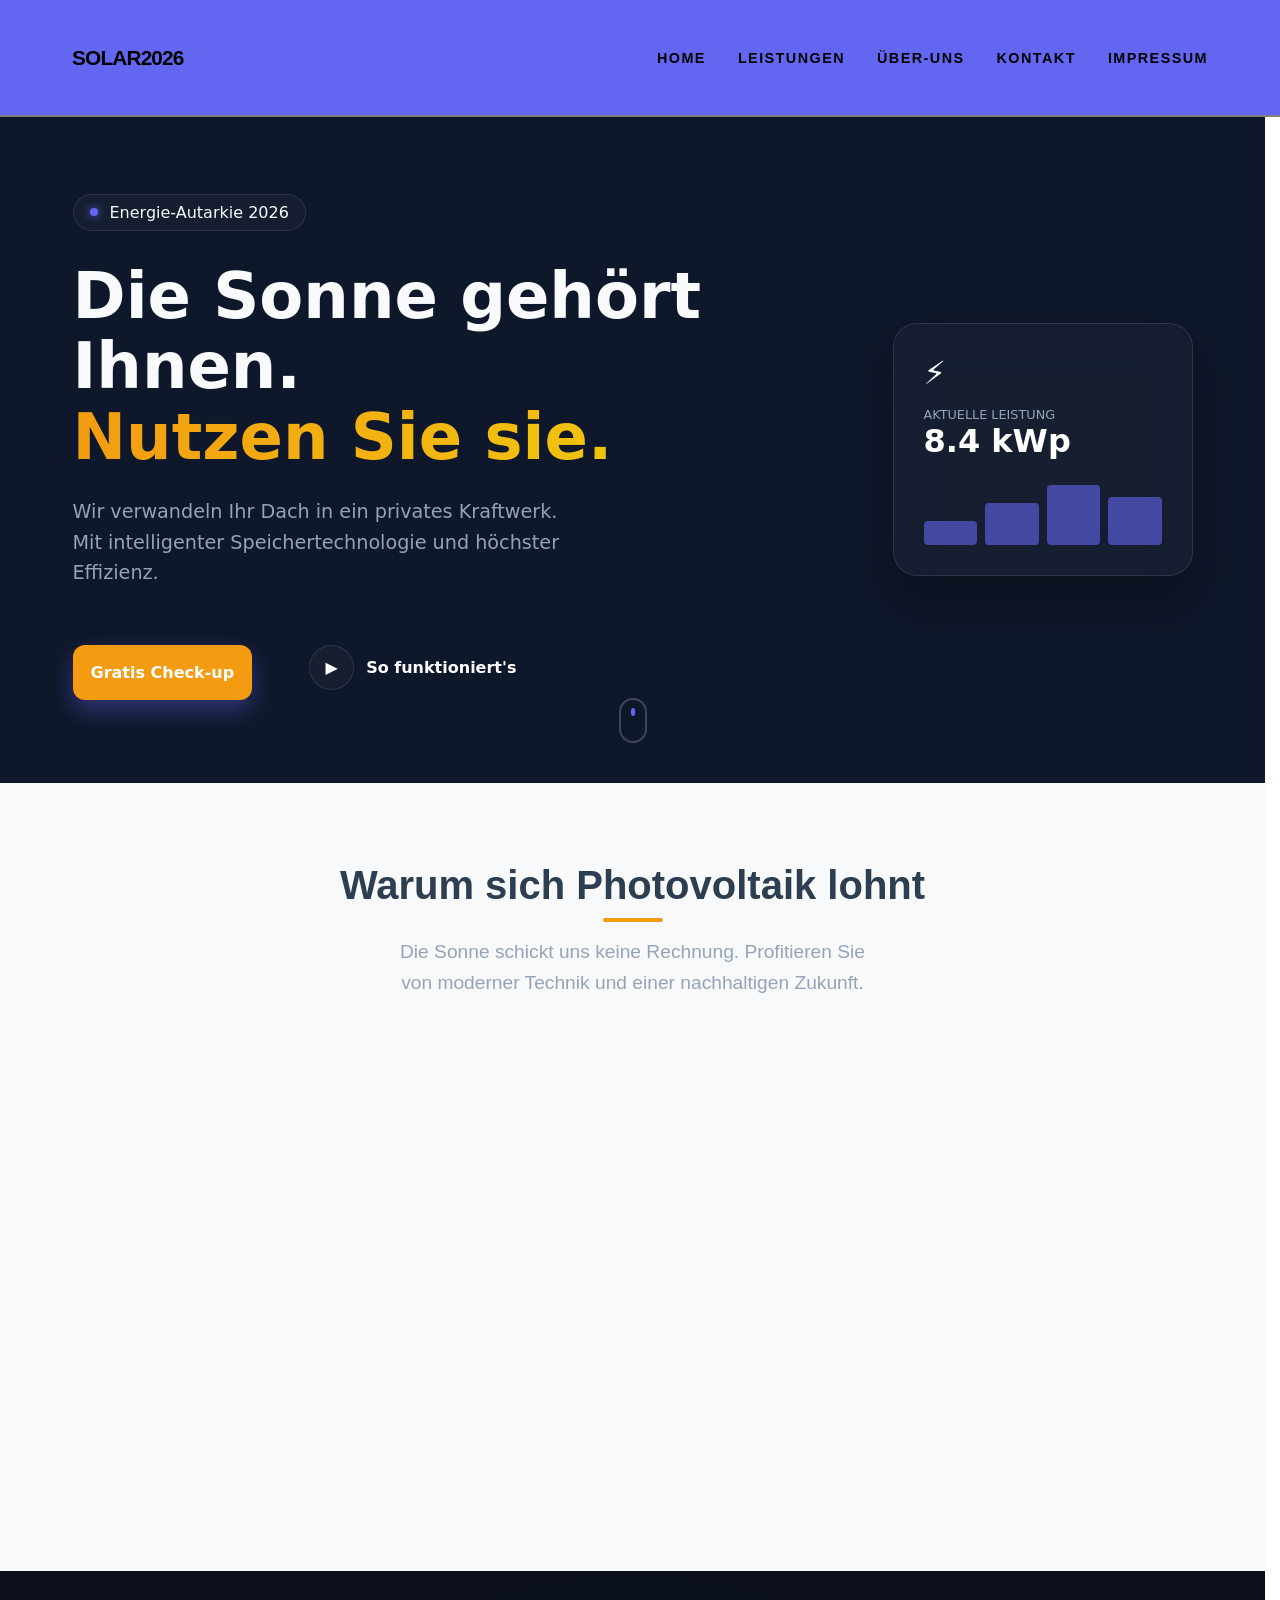
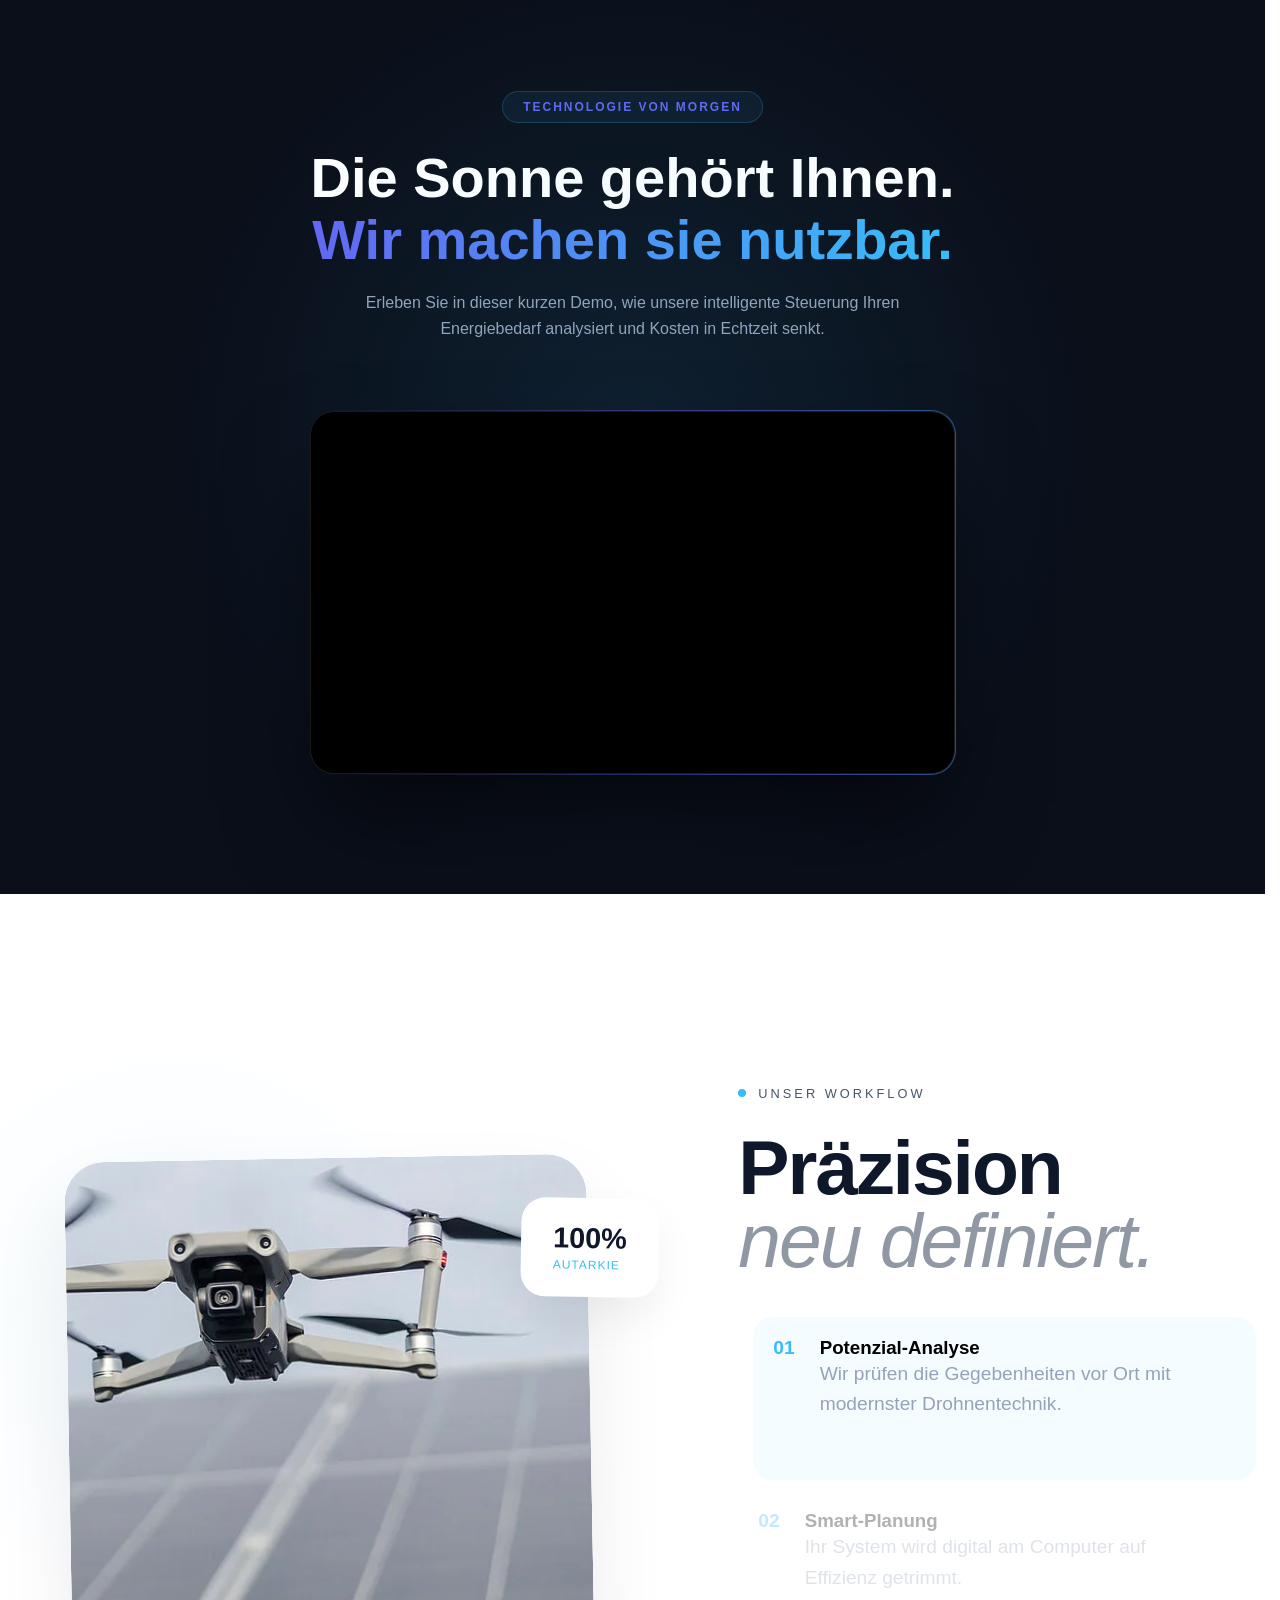
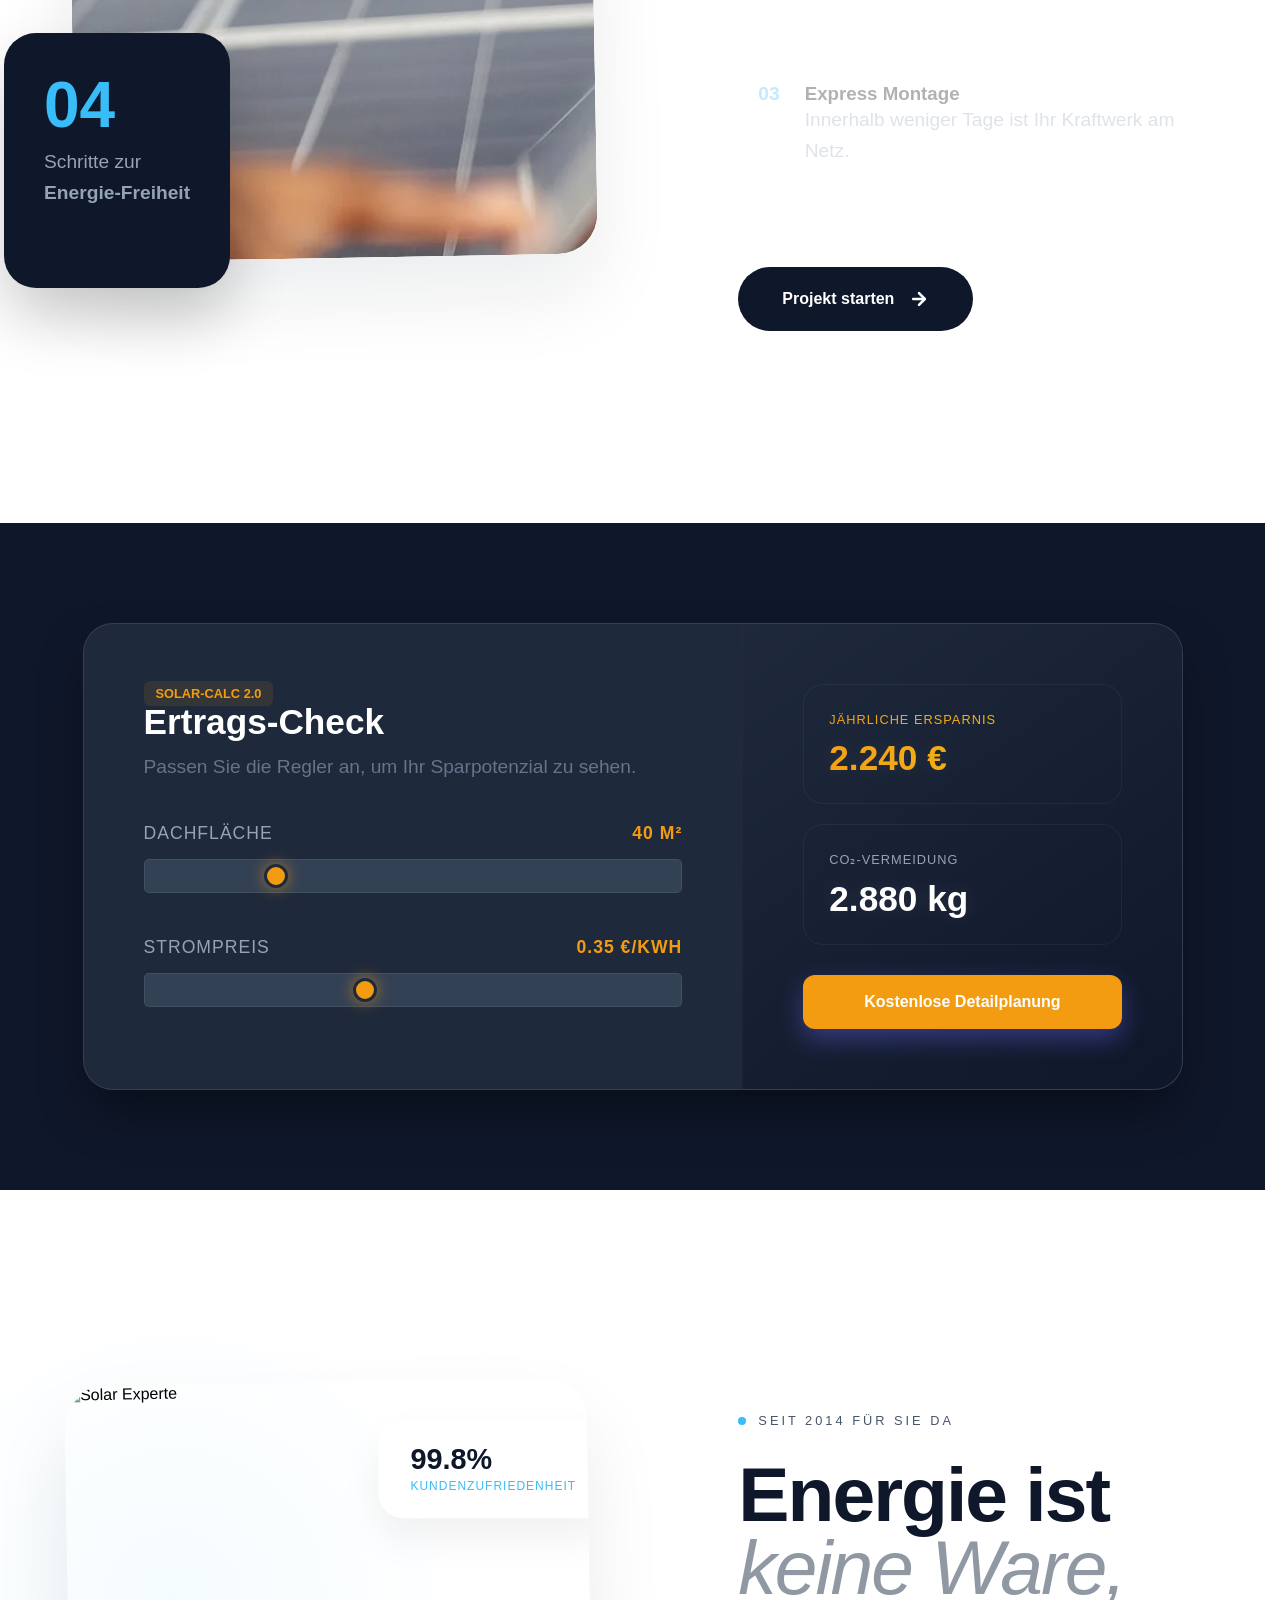
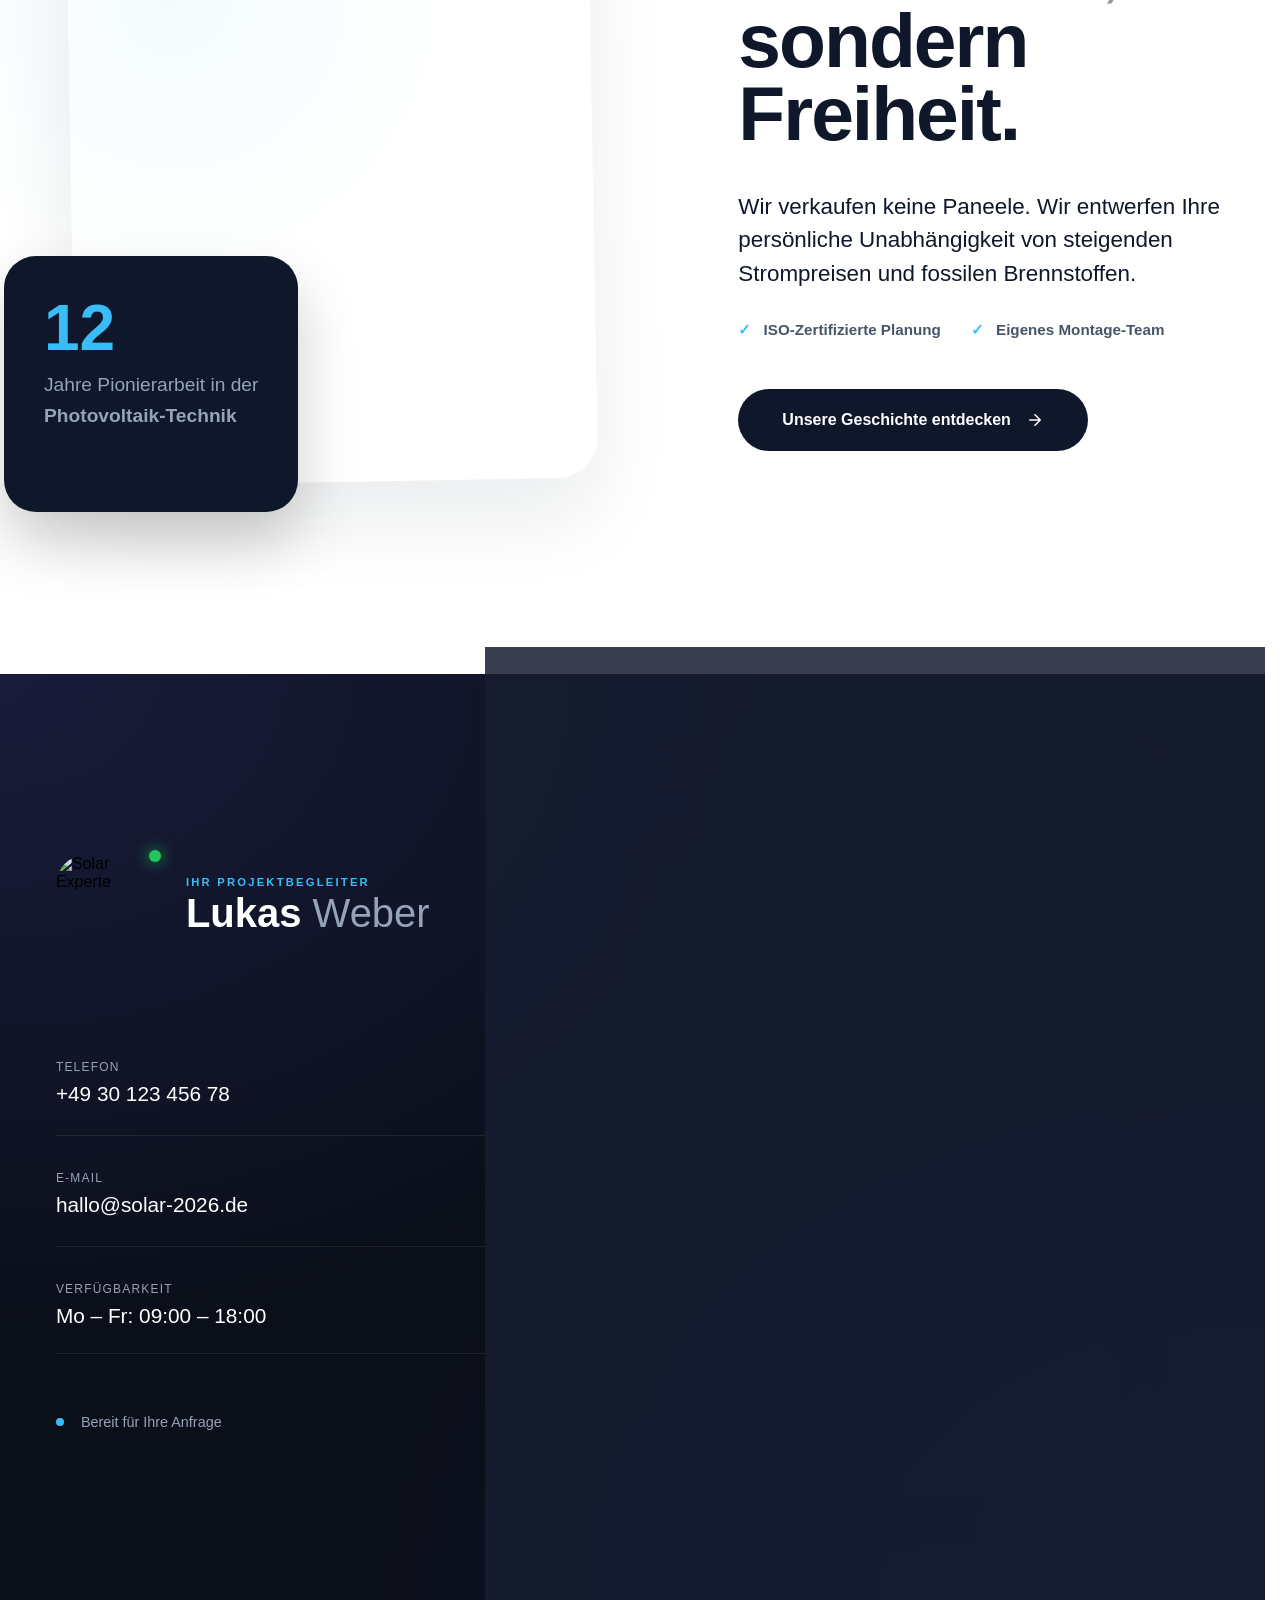
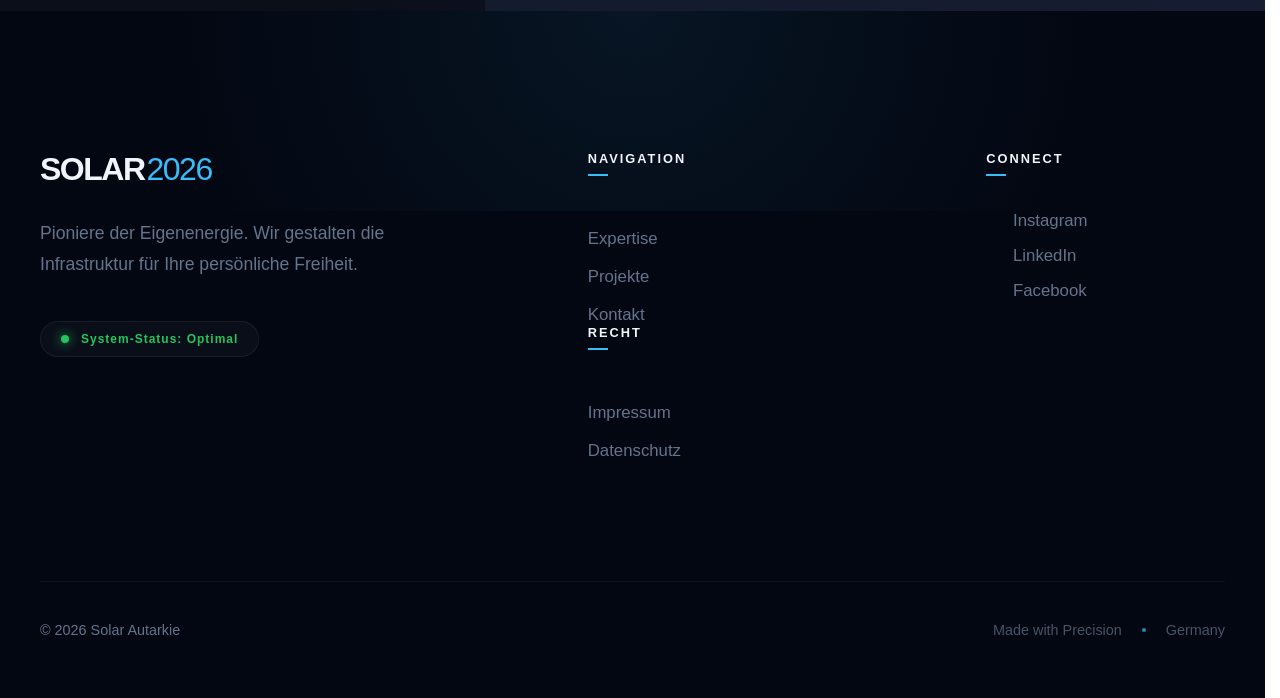
==== commit 544ea9b9: "Update index.html" ====
--- a/index.html
+++ b/index.html
@@ -174,7 +174,7 @@
         
         <div class="about-visual-group" id="image-toggle-area">
             <div class="image-frame">
-                <img src="img/csm_AdobeStock_1194407041_03284bb3ae.webp" id="main-process-img" class="hero-image" alt="Solar Prozess">
+                <img src="csm_AdobeStock_1194407041_03284bb3ae.webp" id="main-process-img" class="hero-image" alt="Solar Prozess">
                 
                 <div id="js-cursor-btn" class="cursor-btn">
                     <span>Wechseln</span>
@@ -516,4 +516,5 @@
      <script type="module" src="js/timeline.js" defer></script>
    <script src="app.js"></script>
 </body>
-</html>+
+</html>
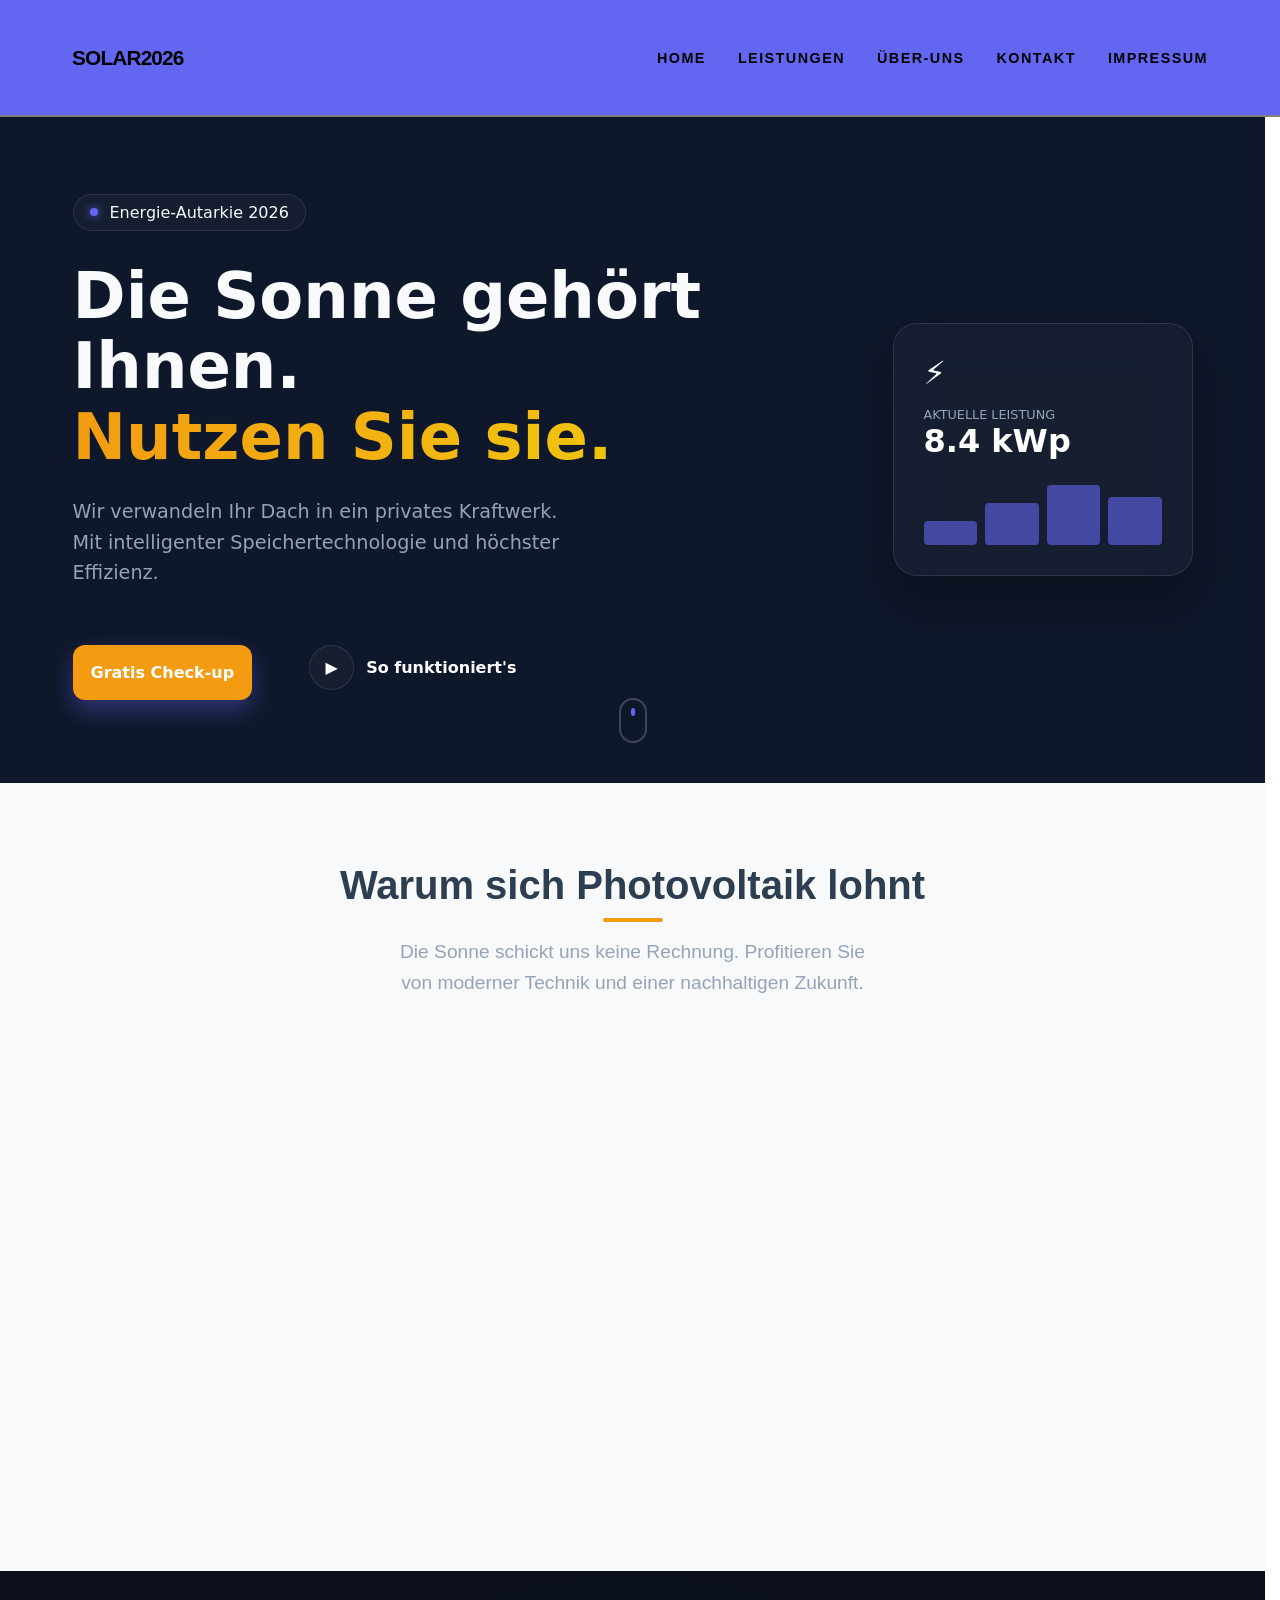
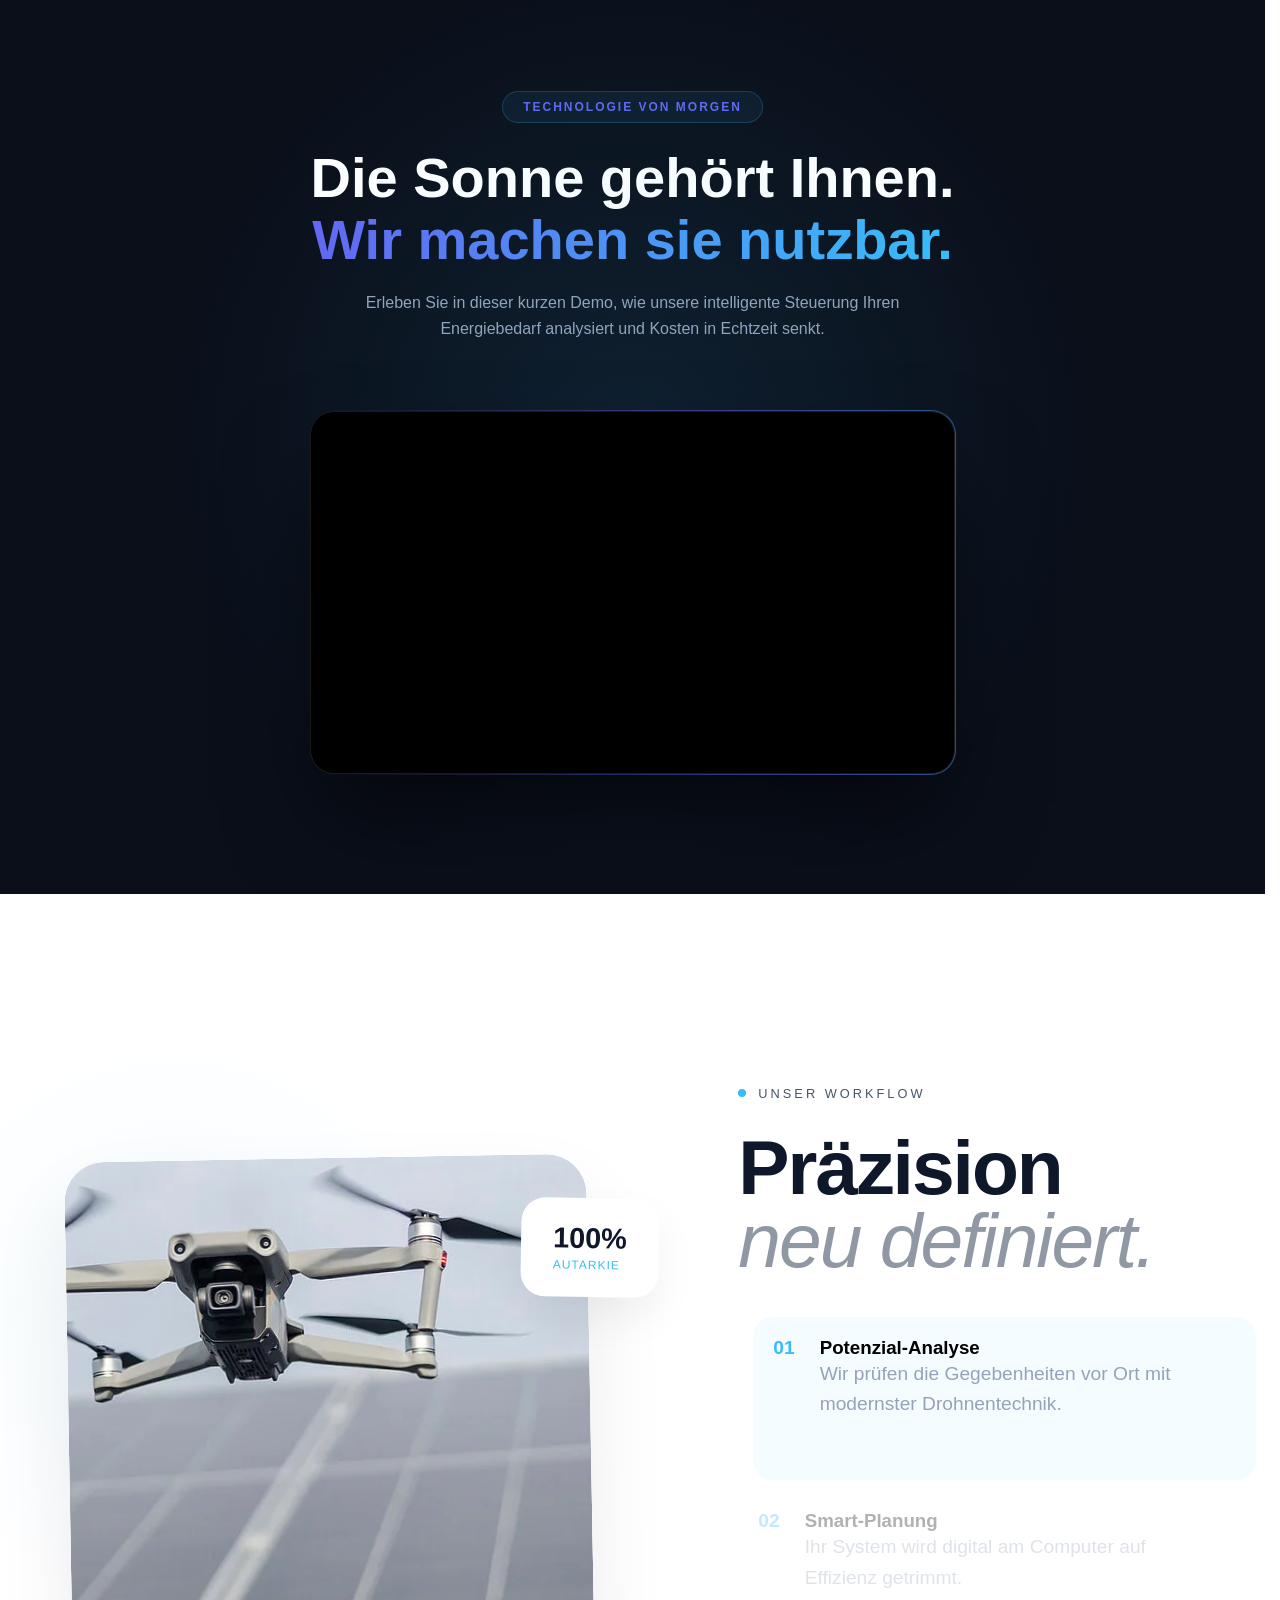
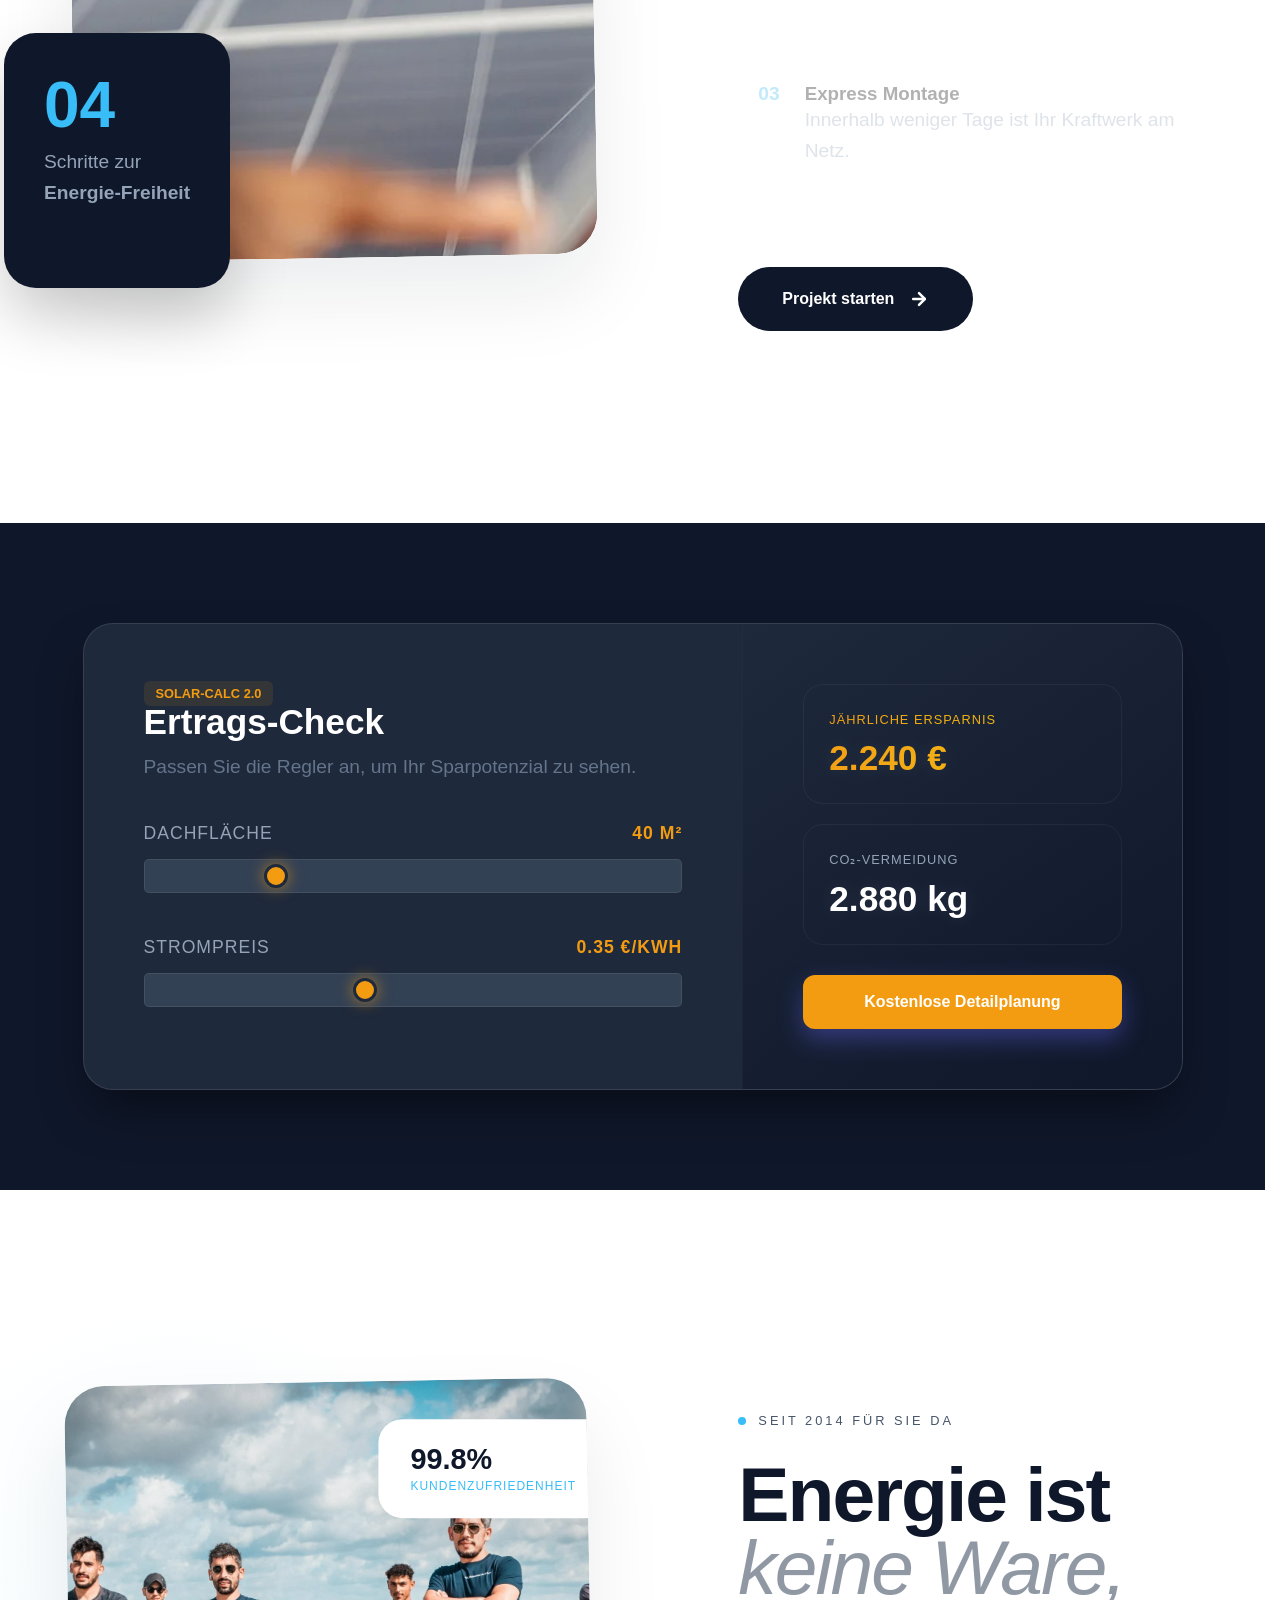
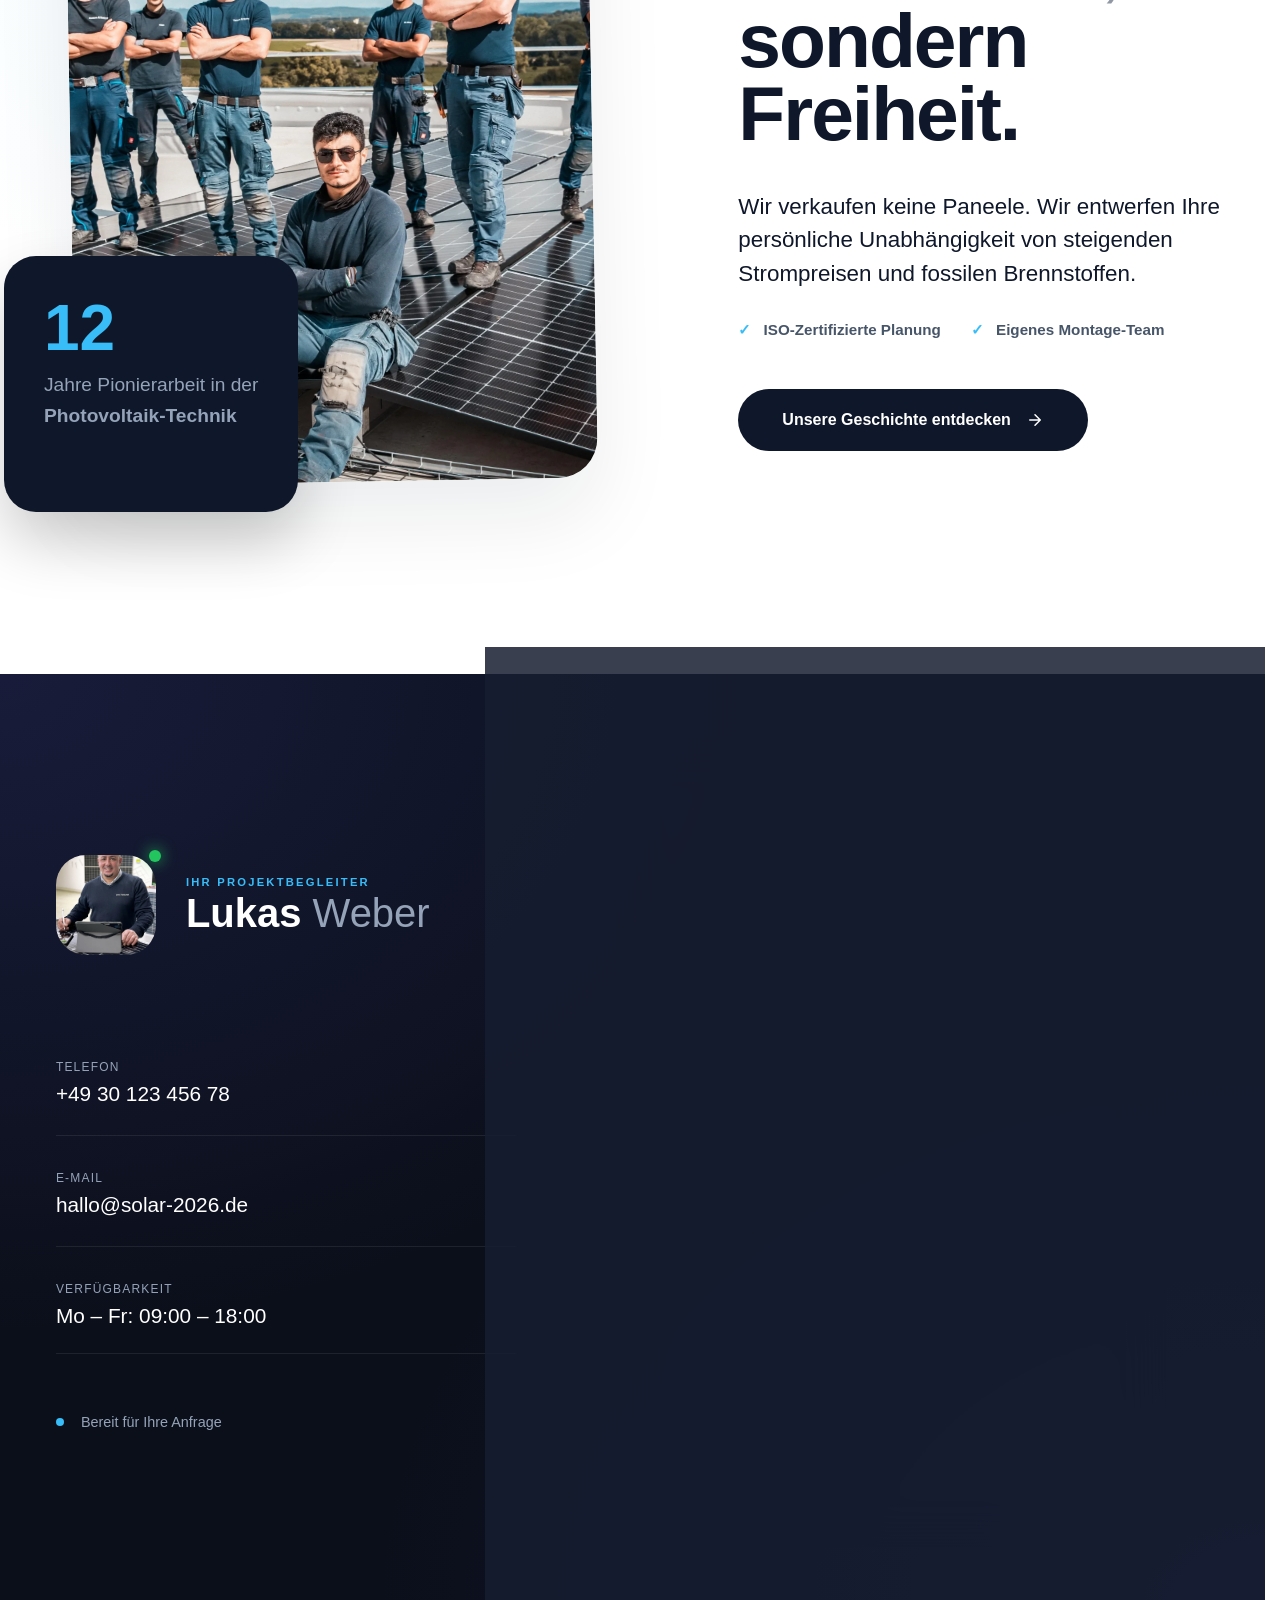
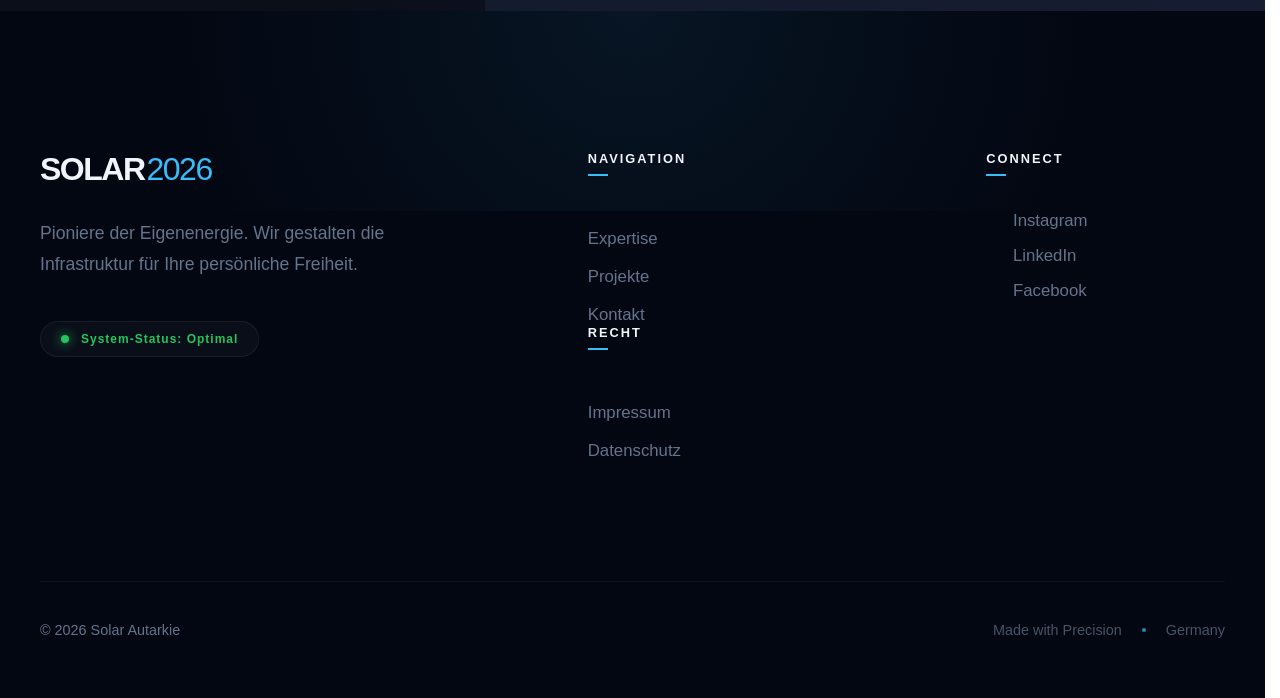
==== commit 2ce22308: "Update index.html" ====
--- a/index.html
+++ b/index.html
@@ -275,7 +275,7 @@
         
         <div class="about-visual-group">
             <div class="image-frame">
-                <img src="img/photovoltaik-team-solarpanels-dach.webp-scaled.webp" alt="Solar Experte" class="hero-image">
+                <img src="photovoltaik-team-solarpanels-dach.webp-scaled.webp" alt="Solar Experte" class="hero-image">
                 <div class="floating-stat">
                     <span class="stat-value">99.8%</span>
                     <span class="stat-label">Kundenzufriedenheit</span>
@@ -332,7 +332,7 @@
     <div class="contact-upper">
         <div class="expert-profile">
             <div class="image-inner">
-                <img src="img/2024-04_Landingpage-Solarberater_Mo-Ahmidouch.jpg" alt="Solar Experte">
+                <img src="2024-04_Landingpage-Solarberater_Mo-Ahmidouch.jpg" alt="Solar Experte">
                 <div class="live-status"></div>
             </div>
             <div class="expert-meta">
@@ -518,3 +518,4 @@
 </body>
 
 </html>
+
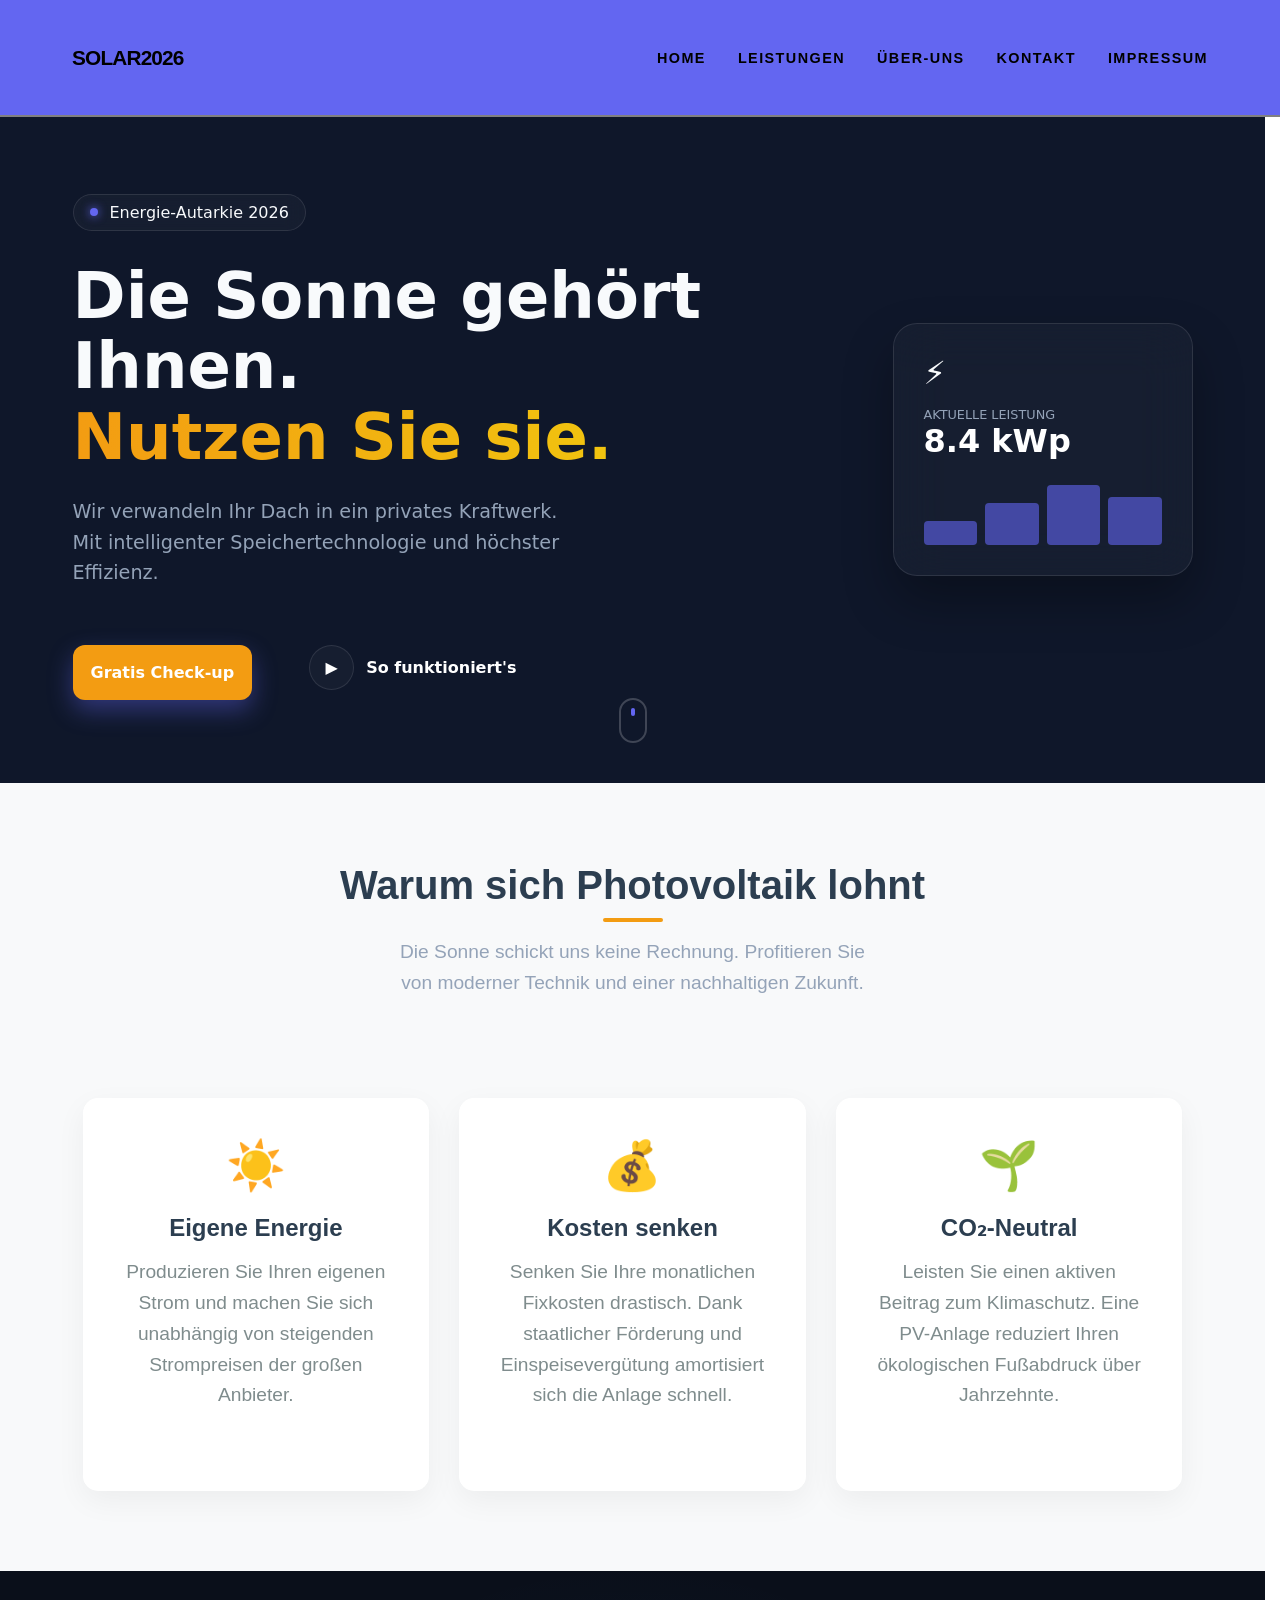
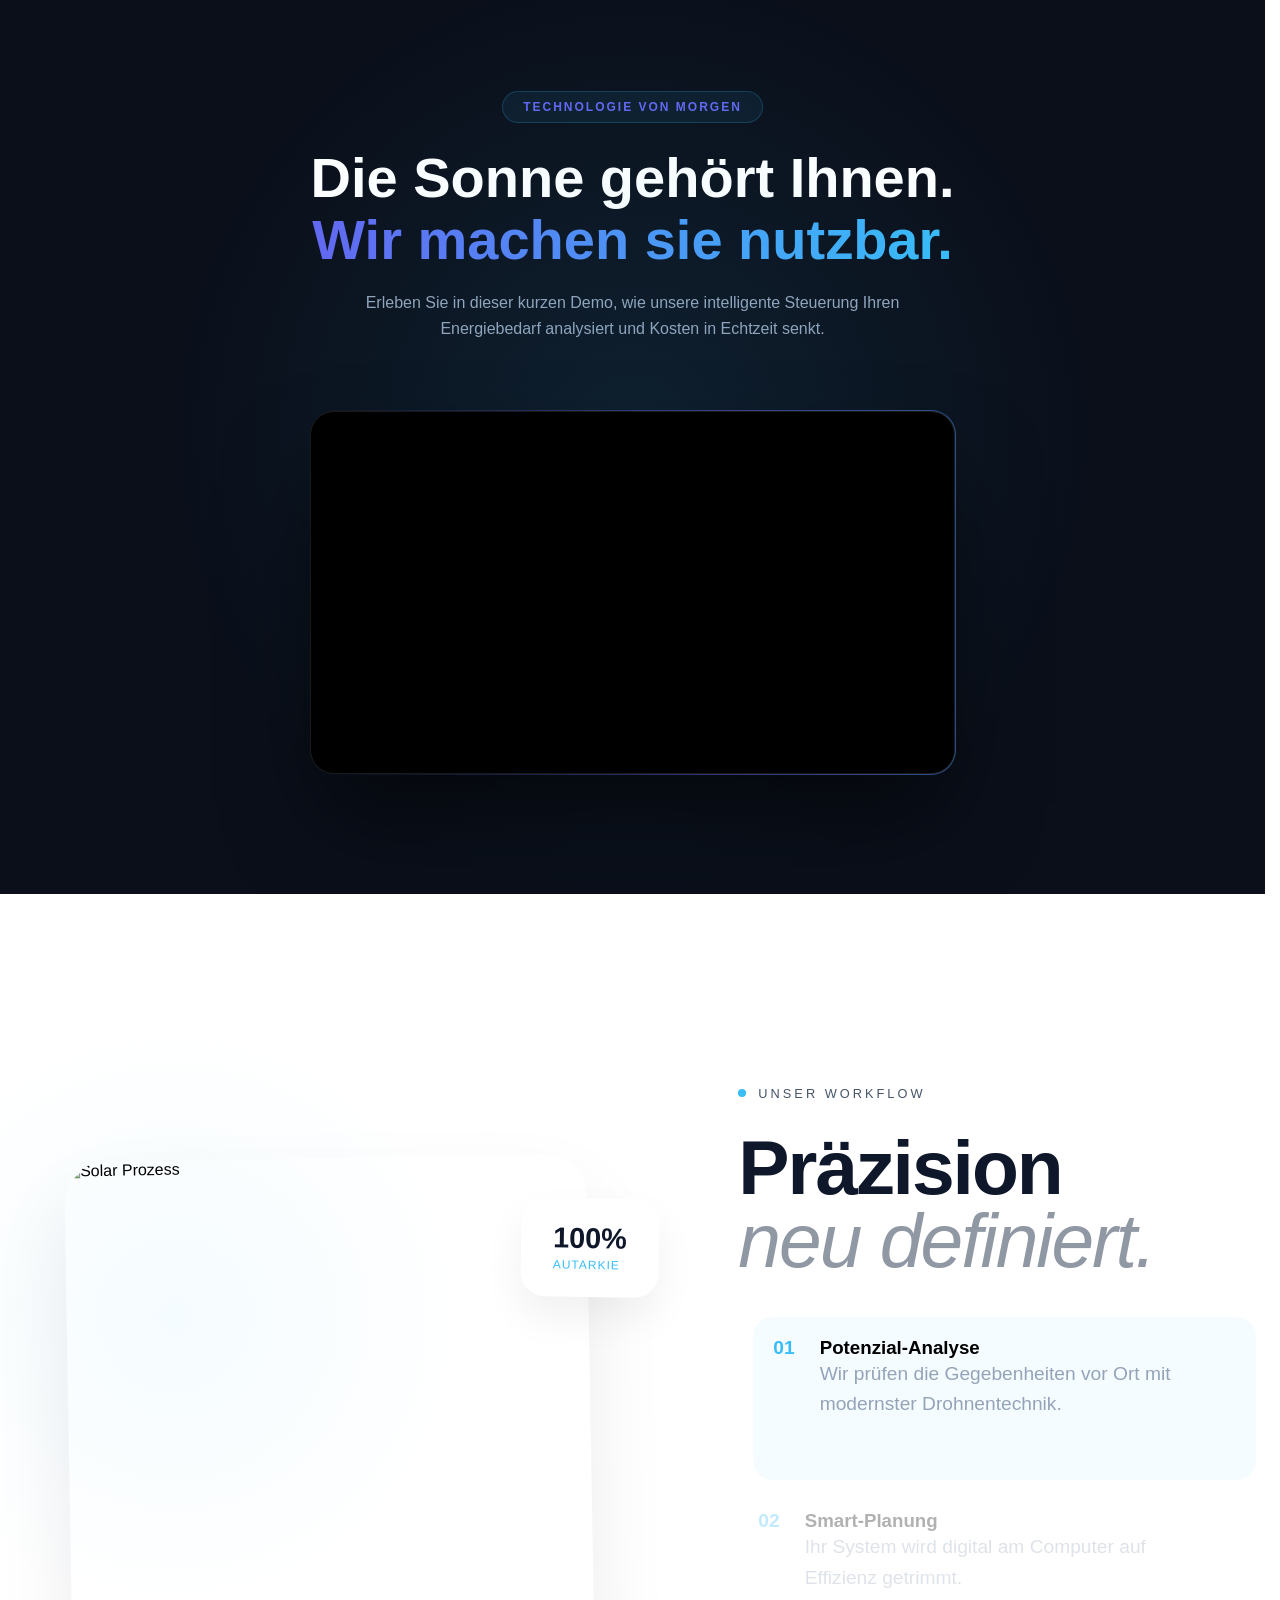
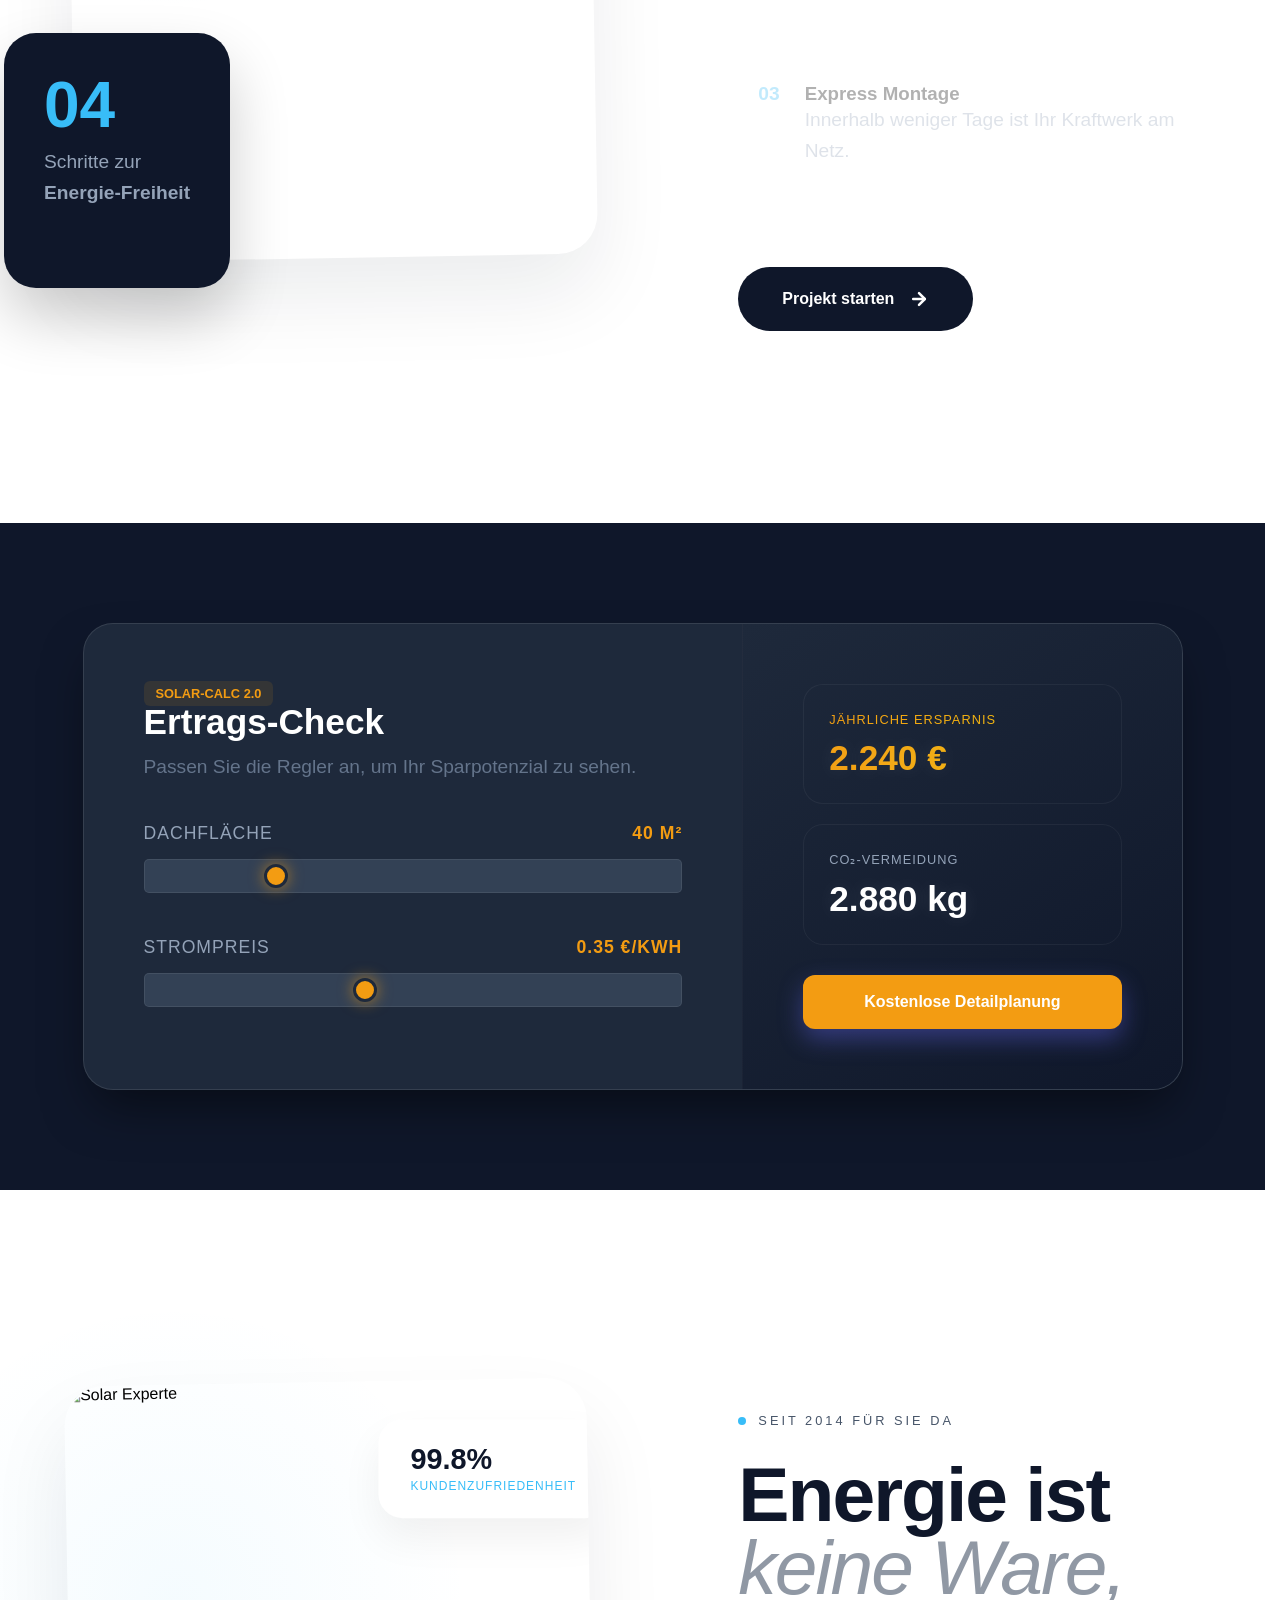
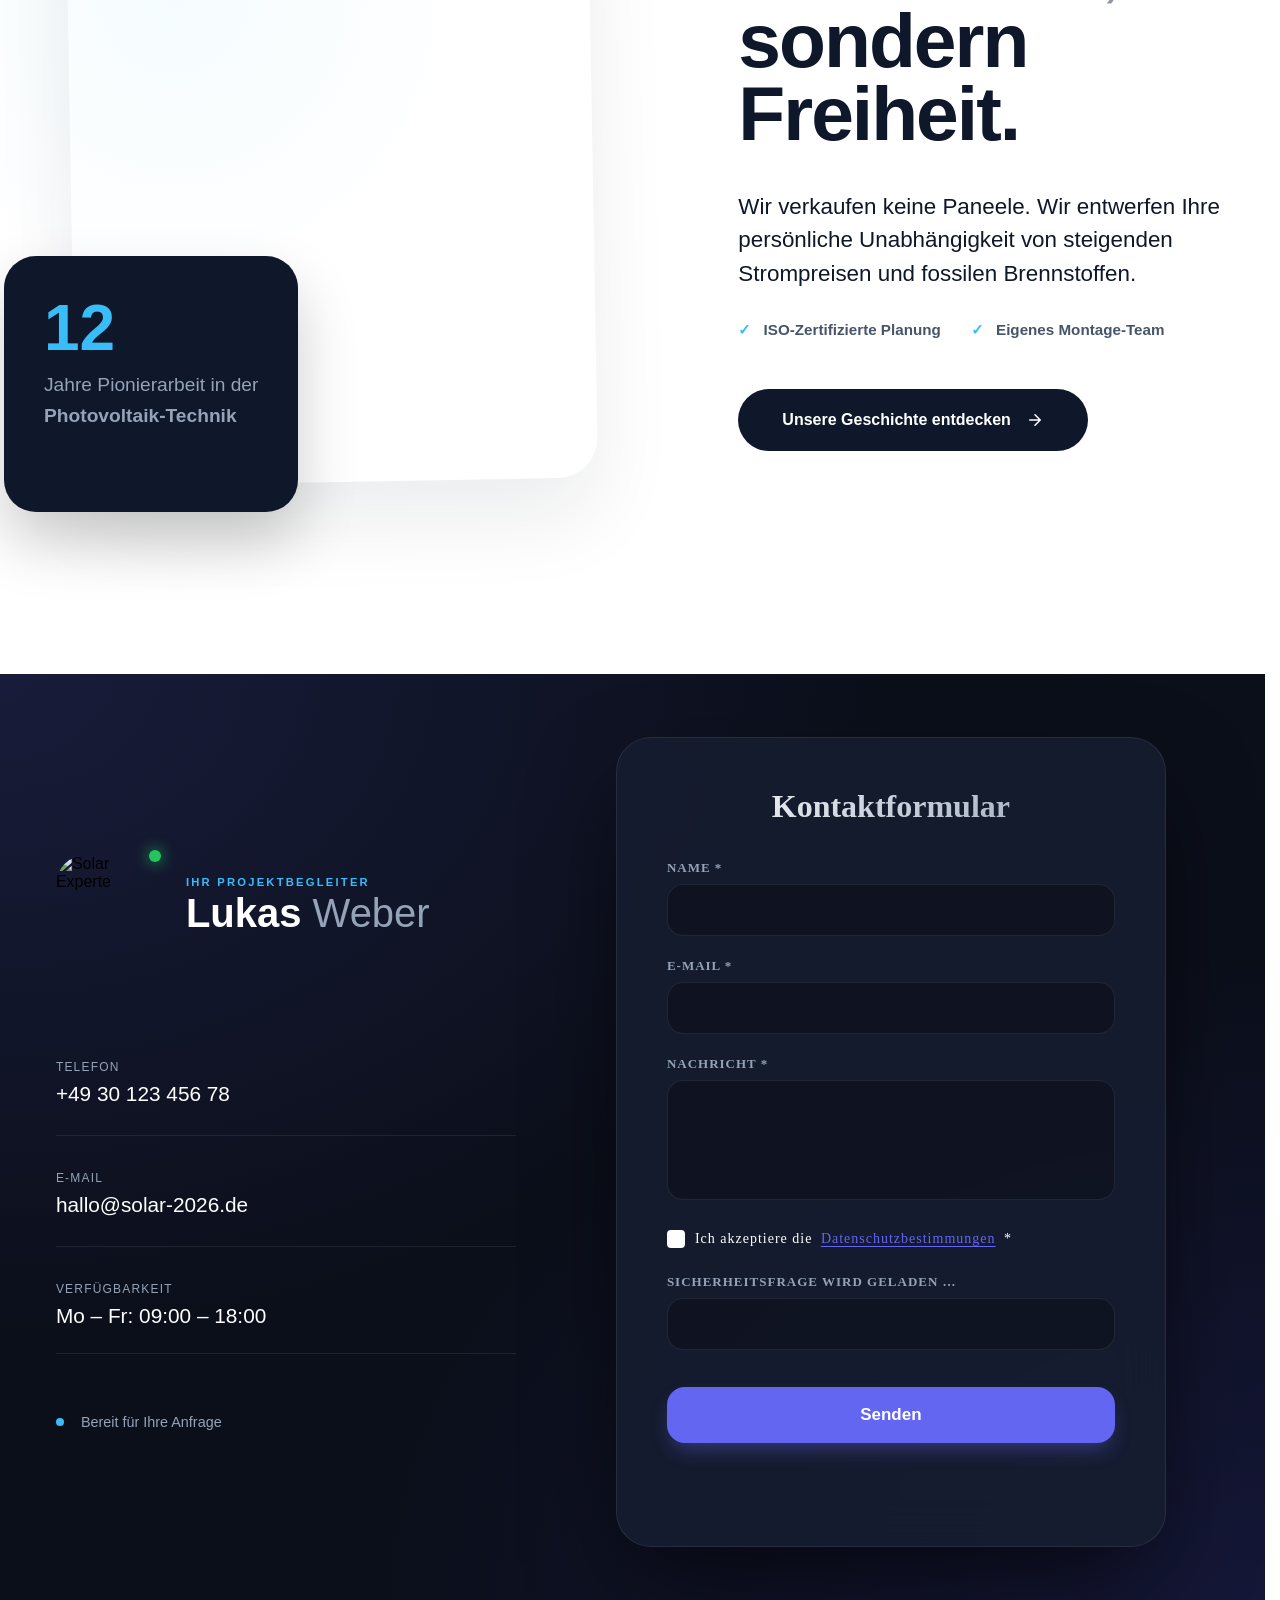
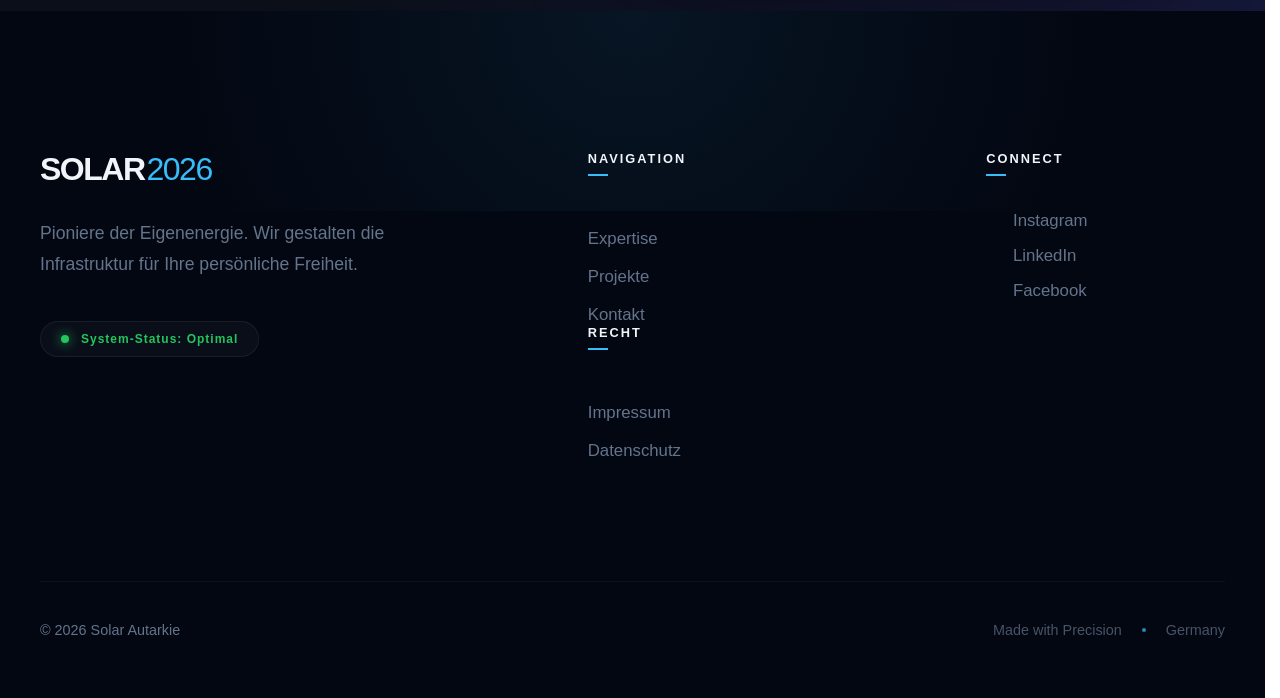
==== commit e0466358: "Add files via upload" ====
--- a/index.html
+++ b/index.html
@@ -156,7 +156,7 @@
         <div class="video-player-container">
             <div class="video-ratio-box">
                 <iframe 
-                    src="https://www.youtube-nocookie.com/embed/DEIN_VIDEO_ID" 
+                    src="https://www.youtube-nocookie.com/embed/so7HRgPlWsM" 
                     title="Solar Video" 
                     frameborder="0" 
                     allow="autoplay; encrypted-media" 
@@ -174,10 +174,10 @@
         
         <div class="about-visual-group" id="image-toggle-area">
             <div class="image-frame">
-                <img src="csm_AdobeStock_1194407041_03284bb3ae.webp" id="main-process-img" class="hero-image" alt="Solar Prozess">
+                <img src="img/csm_AdobeStock_1194407041_03284bb3ae.webp" id="main-process-img" class="hero-image" alt="Solar Prozess">
                 
                 <div id="js-cursor-btn" class="cursor-btn">
-                    <span>Wechseln</span>
+                    <span>Weiter</span>
                 </div>
             </div>
 
@@ -275,7 +275,7 @@
         
         <div class="about-visual-group">
             <div class="image-frame">
-                <img src="photovoltaik-team-solarpanels-dach.webp-scaled.webp" alt="Solar Experte" class="hero-image">
+                <img src="img/photovoltaik-team-solarpanels-dach.webp-scaled.webp" alt="Solar Experte" class="hero-image">
                 <div class="floating-stat">
                     <span class="stat-value">99.8%</span>
                     <span class="stat-label">Kundenzufriedenheit</span>
@@ -332,7 +332,7 @@
     <div class="contact-upper">
         <div class="expert-profile">
             <div class="image-inner">
-                <img src="2024-04_Landingpage-Solarberater_Mo-Ahmidouch.jpg" alt="Solar Experte">
+                <img src="img/2024-04_Landingpage-Solarberater_Mo-Ahmidouch.jpg" alt="Solar Experte">
                 <div class="live-status"></div>
             </div>
             <div class="expert-meta">
@@ -516,6 +516,4 @@
      <script type="module" src="js/timeline.js" defer></script>
    <script src="app.js"></script>
 </body>
-
-</html>
-
+</html>
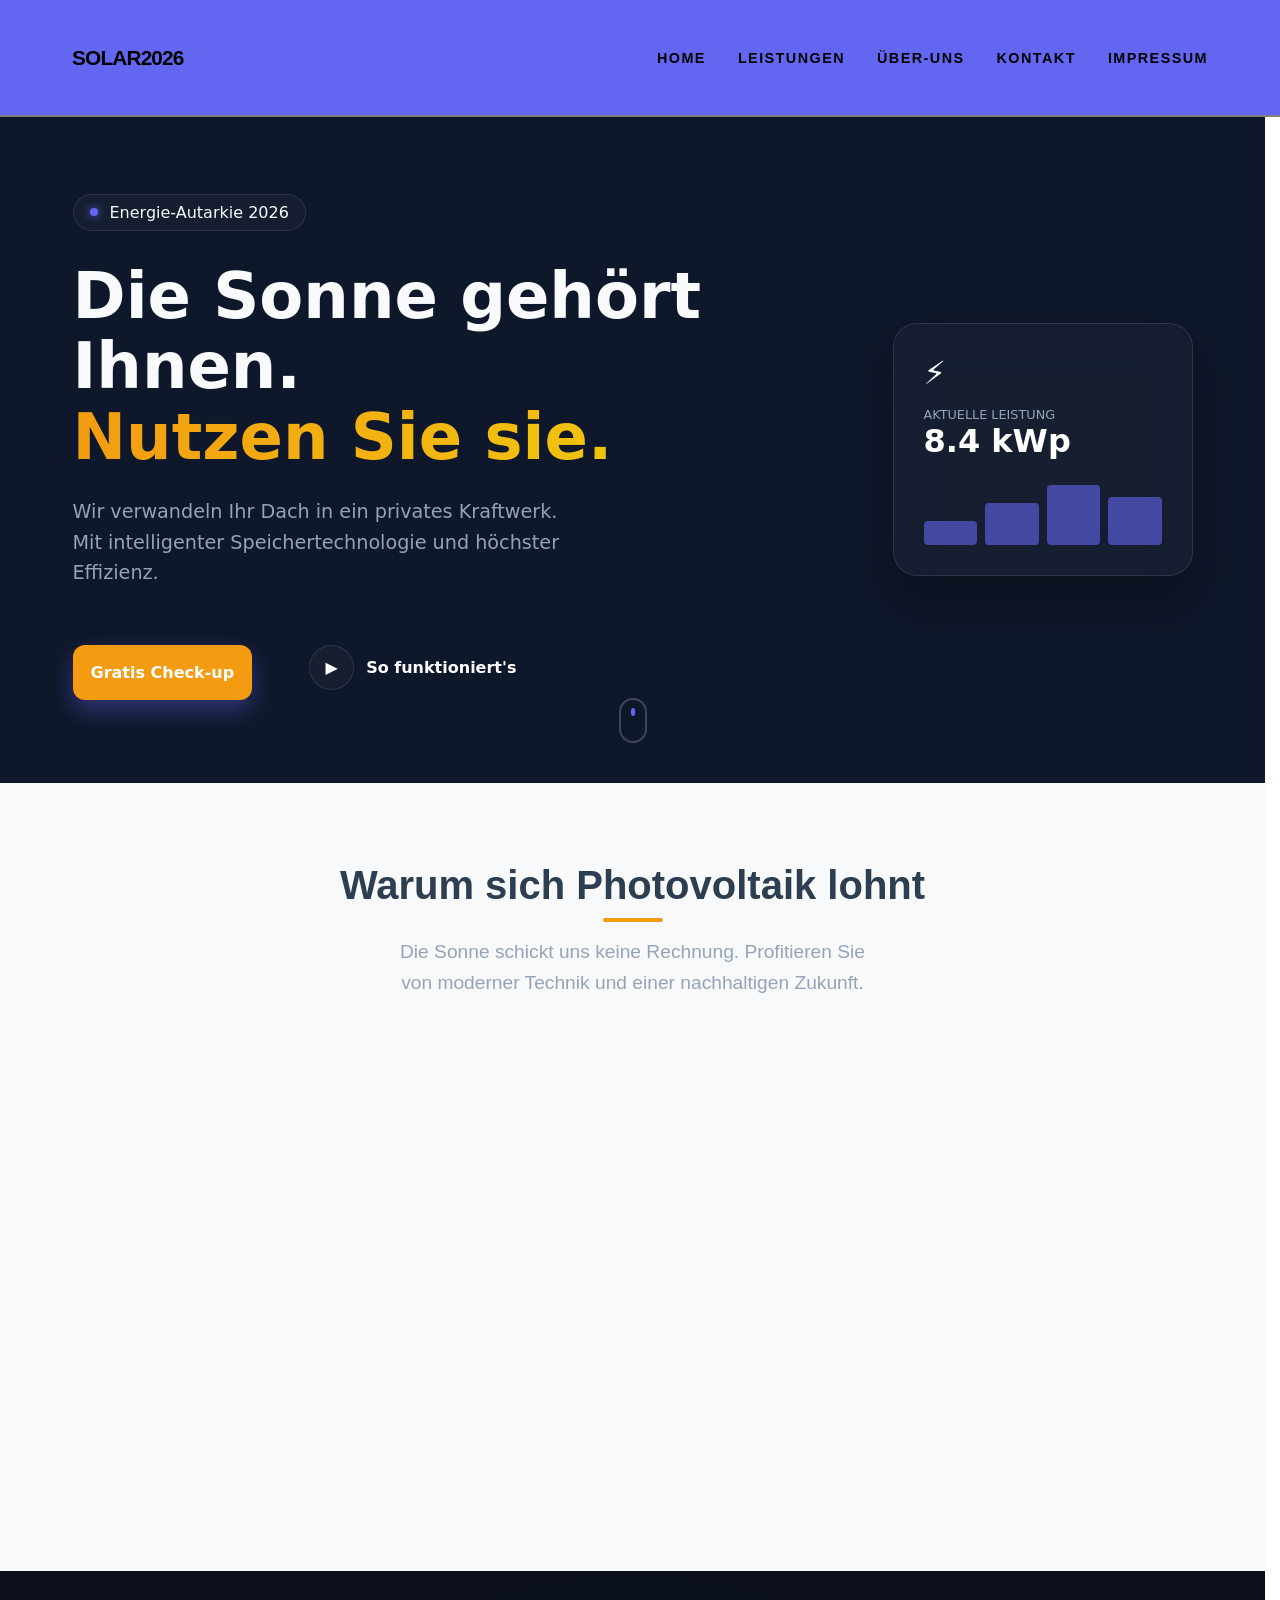
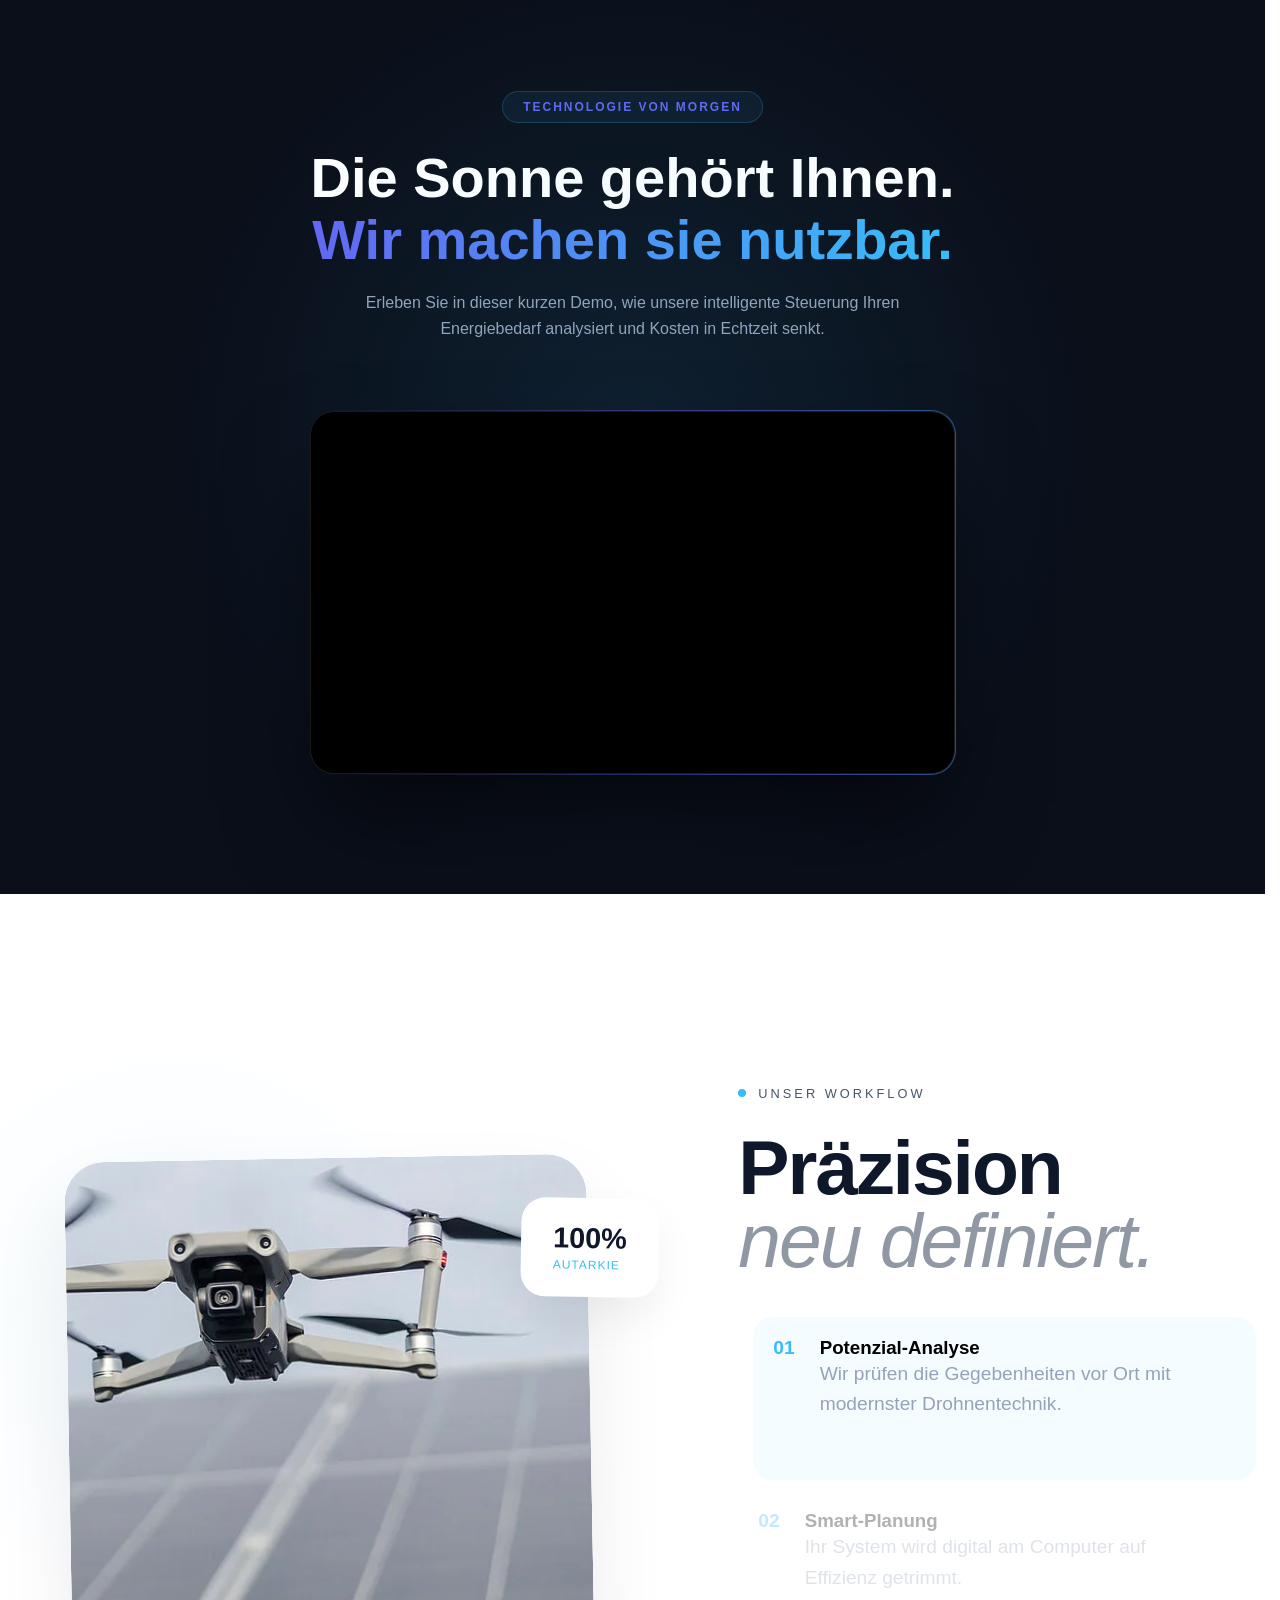
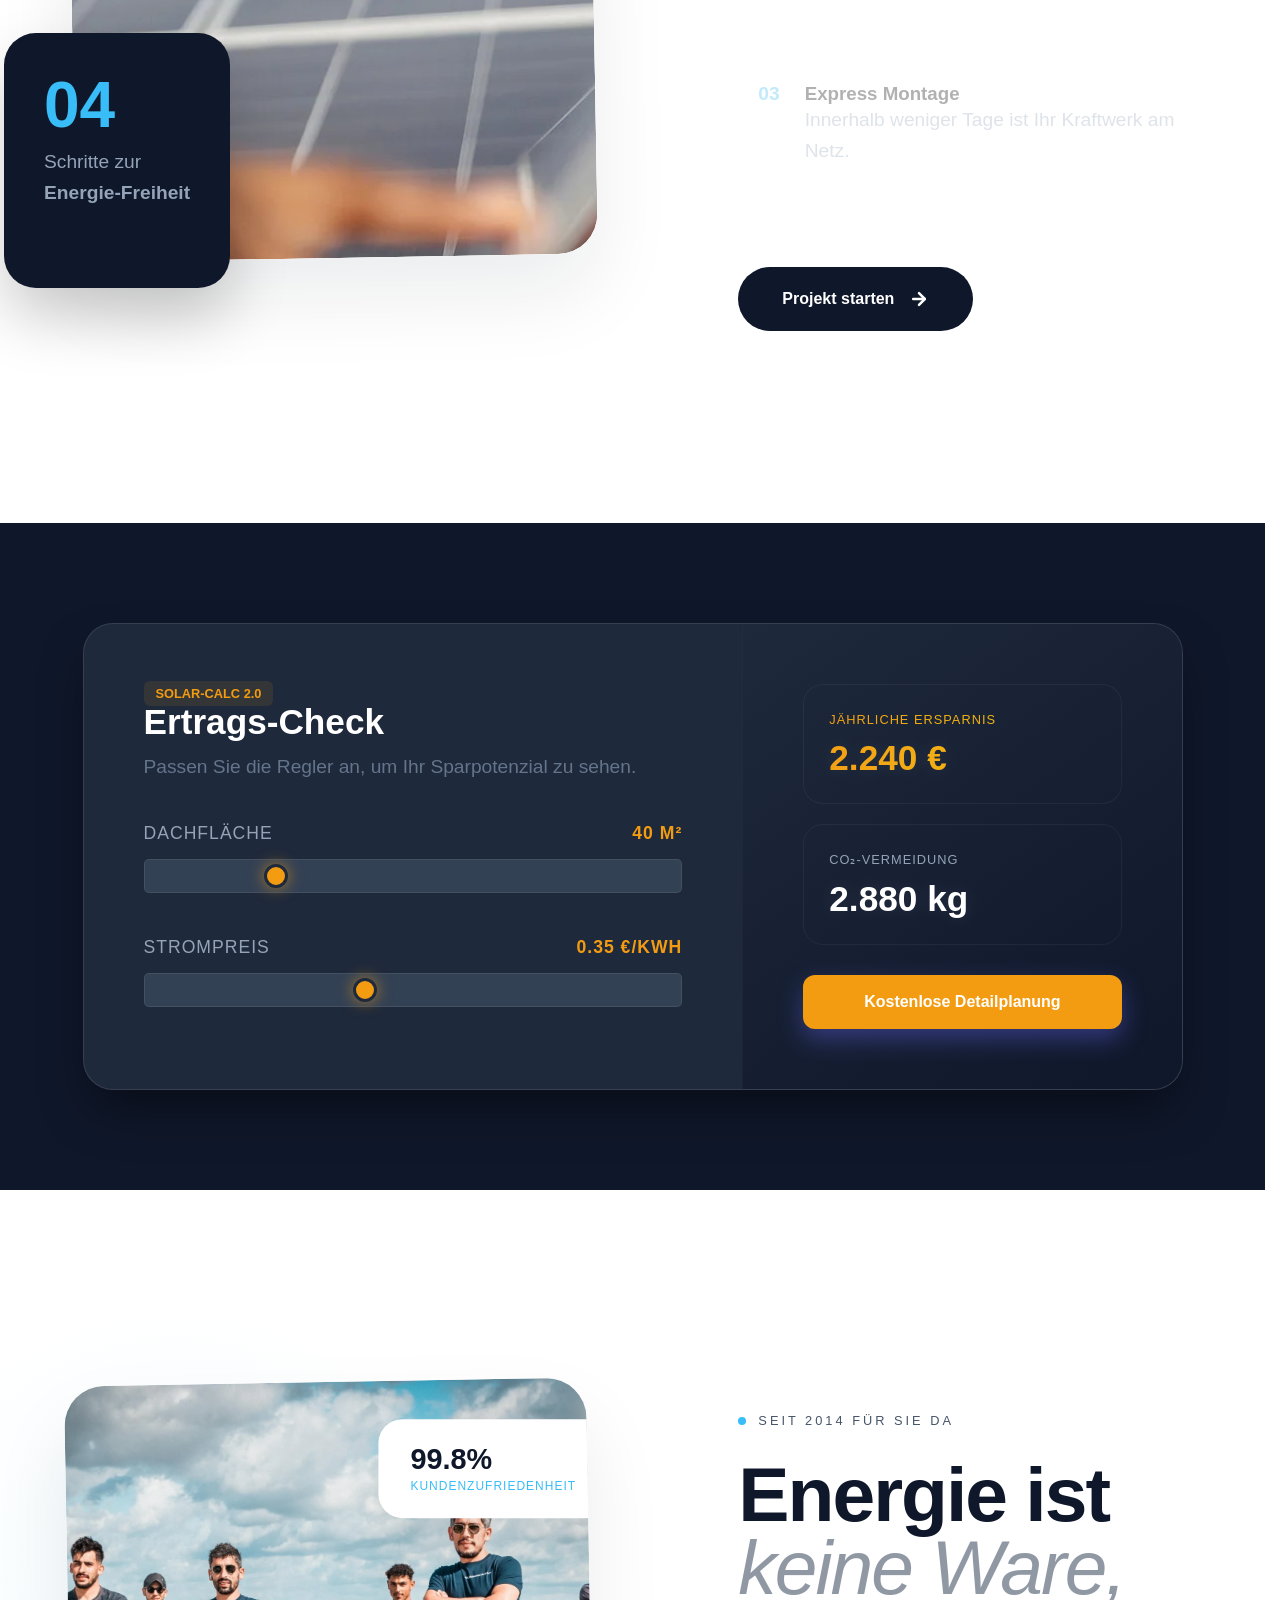
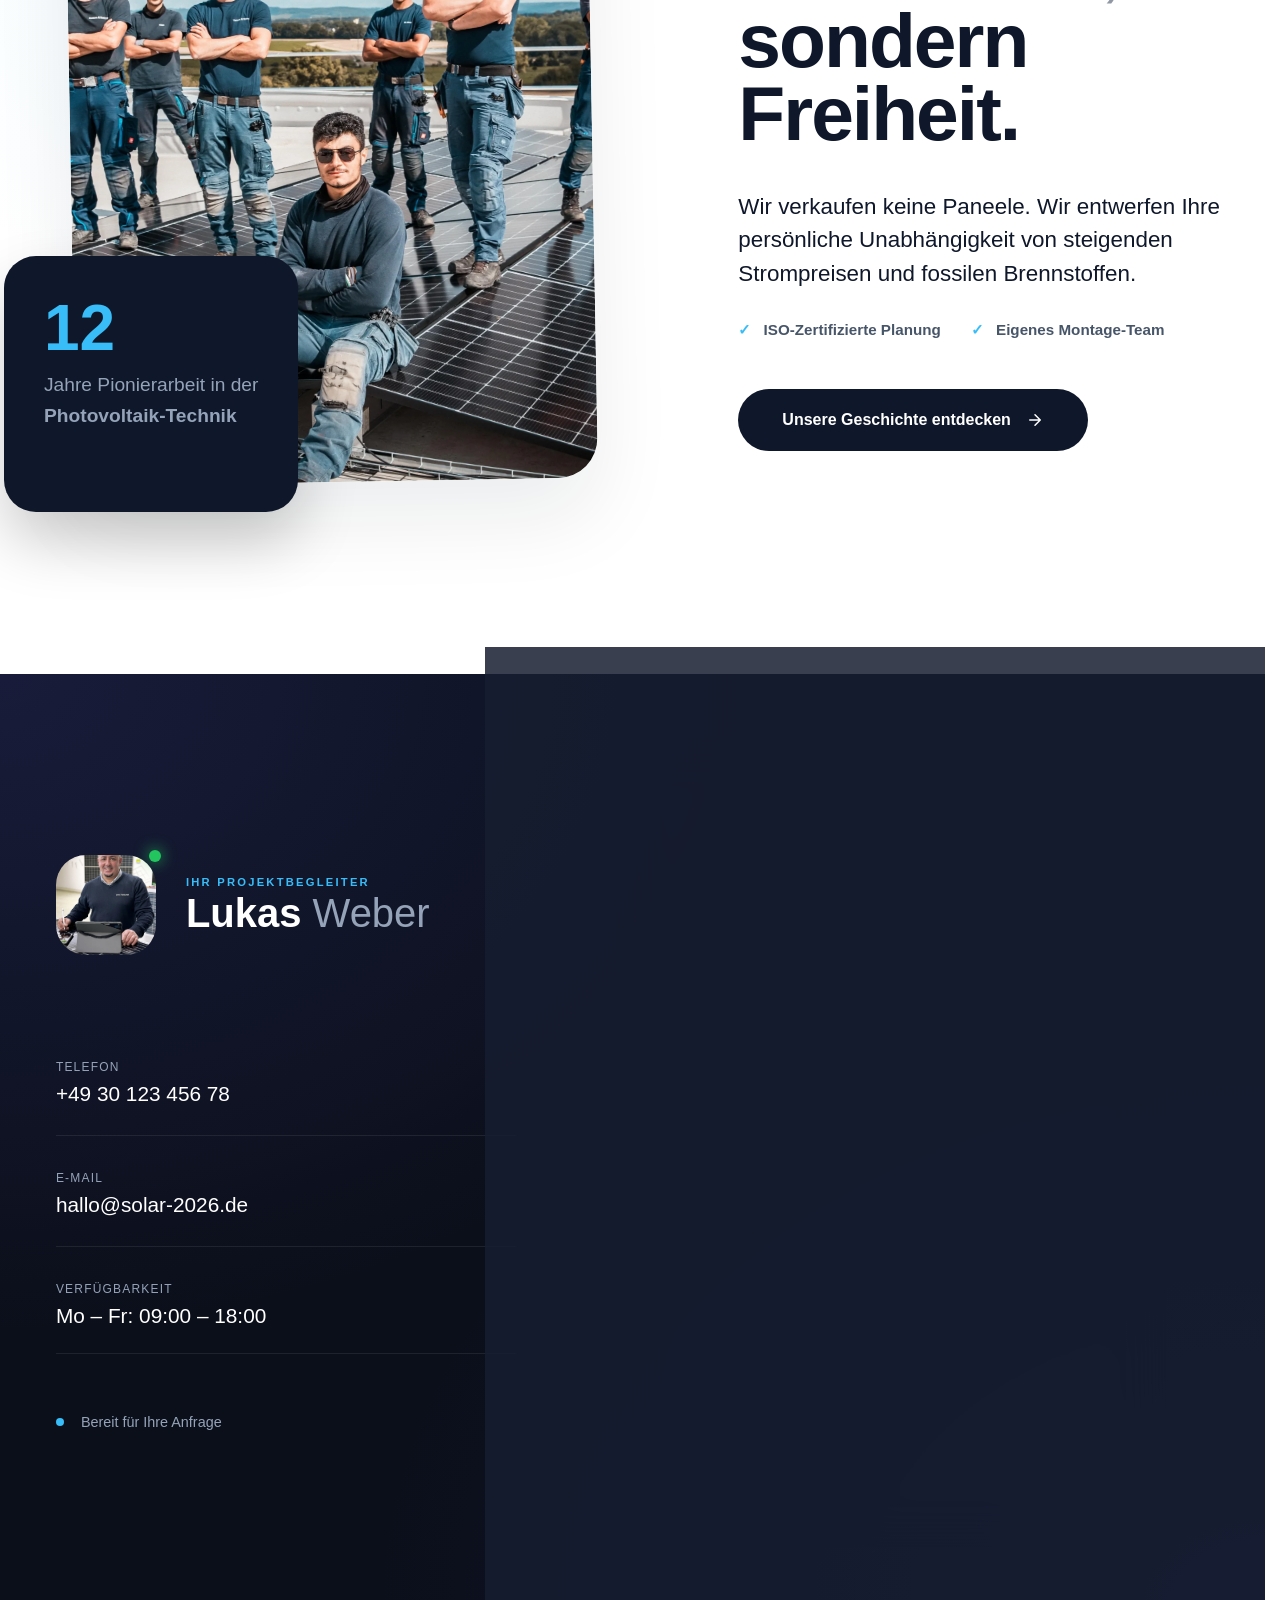
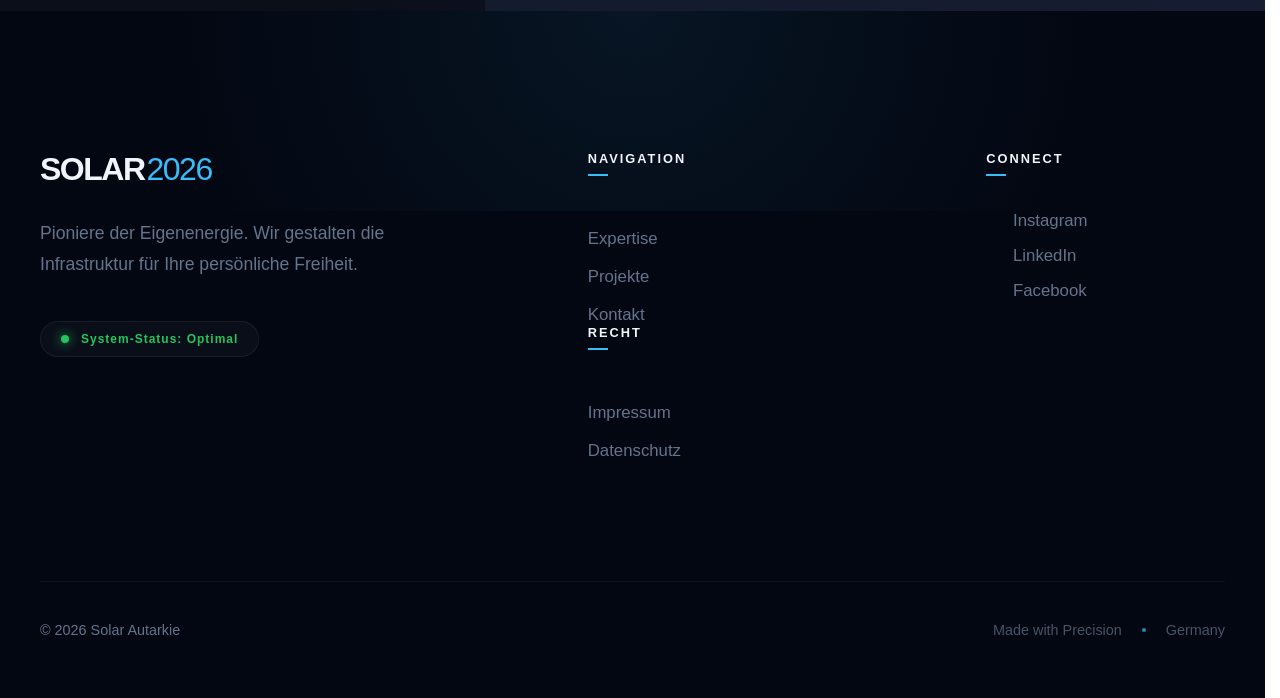
==== commit f852c7b2: "Update index.html" ====
--- a/index.html
+++ b/index.html
@@ -174,7 +174,7 @@
         
         <div class="about-visual-group" id="image-toggle-area">
             <div class="image-frame">
-                <img src="img/csm_AdobeStock_1194407041_03284bb3ae.webp" id="main-process-img" class="hero-image" alt="Solar Prozess">
+                <img src="csm_AdobeStock_1194407041_03284bb3ae.webp" id="main-process-img" class="hero-image" alt="Solar Prozess">
                 
                 <div id="js-cursor-btn" class="cursor-btn">
                     <span>Weiter</span>
@@ -275,7 +275,7 @@
         
         <div class="about-visual-group">
             <div class="image-frame">
-                <img src="img/photovoltaik-team-solarpanels-dach.webp-scaled.webp" alt="Solar Experte" class="hero-image">
+                <img src="photovoltaik-team-solarpanels-dach.webp-scaled.webp" alt="Solar Experte" class="hero-image">
                 <div class="floating-stat">
                     <span class="stat-value">99.8%</span>
                     <span class="stat-label">Kundenzufriedenheit</span>
@@ -332,7 +332,7 @@
     <div class="contact-upper">
         <div class="expert-profile">
             <div class="image-inner">
-                <img src="img/2024-04_Landingpage-Solarberater_Mo-Ahmidouch.jpg" alt="Solar Experte">
+                <img src="2024-04_Landingpage-Solarberater_Mo-Ahmidouch.jpg" alt="Solar Experte">
                 <div class="live-status"></div>
             </div>
             <div class="expert-meta">
@@ -516,4 +516,5 @@
      <script type="module" src="js/timeline.js" defer></script>
    <script src="app.js"></script>
 </body>
-</html>+
+</html>
